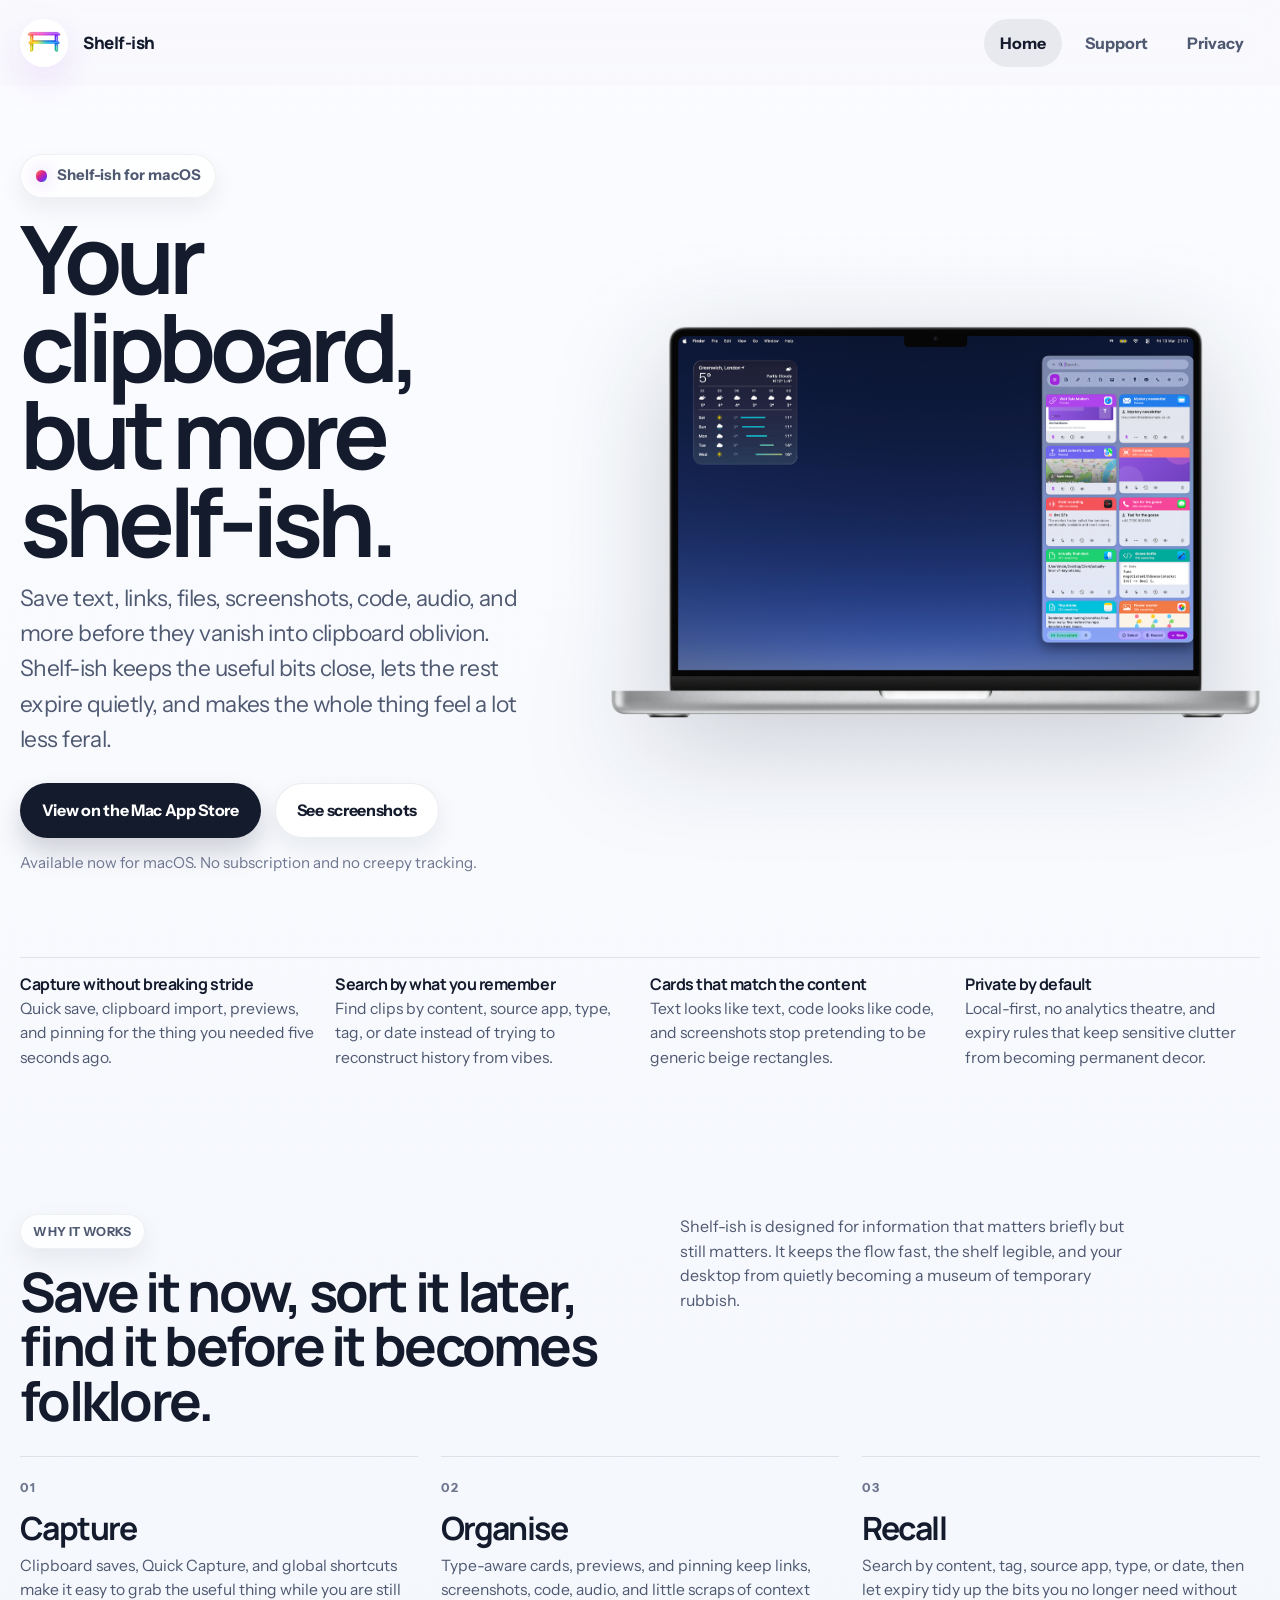
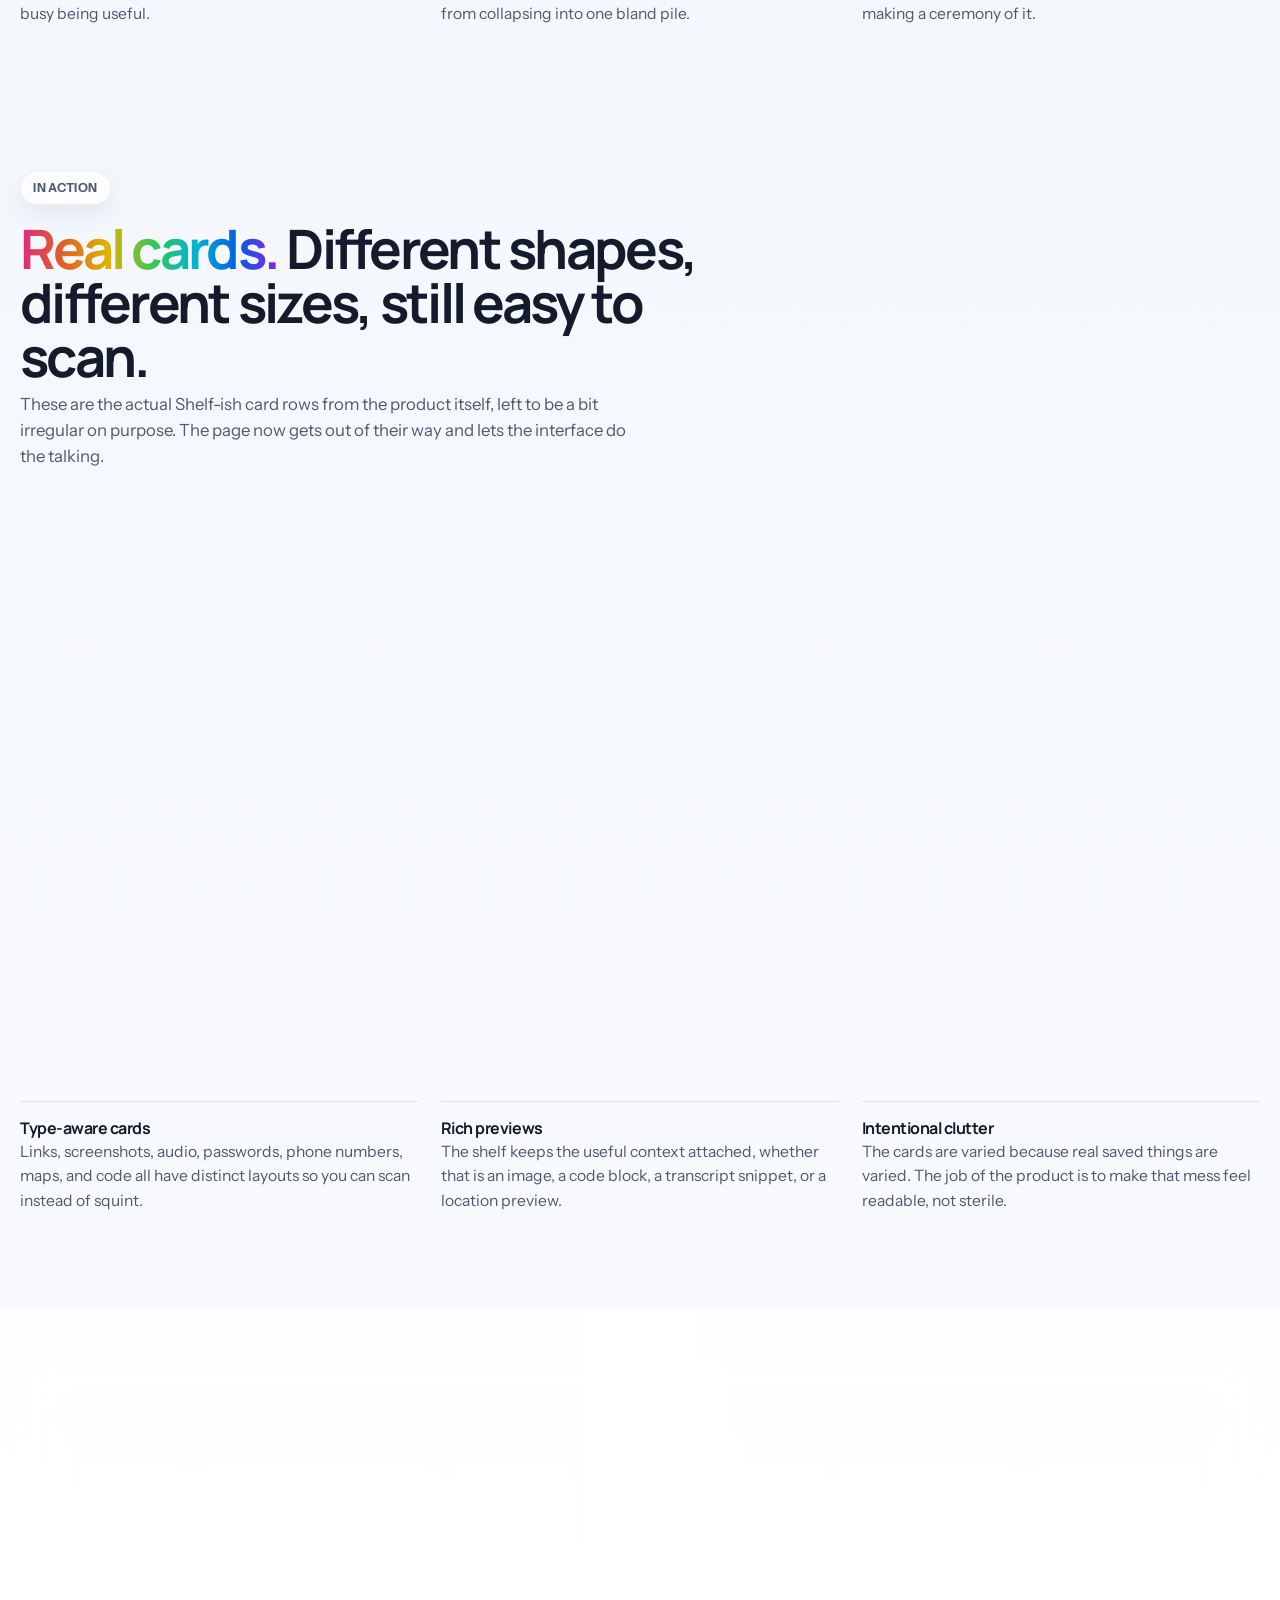
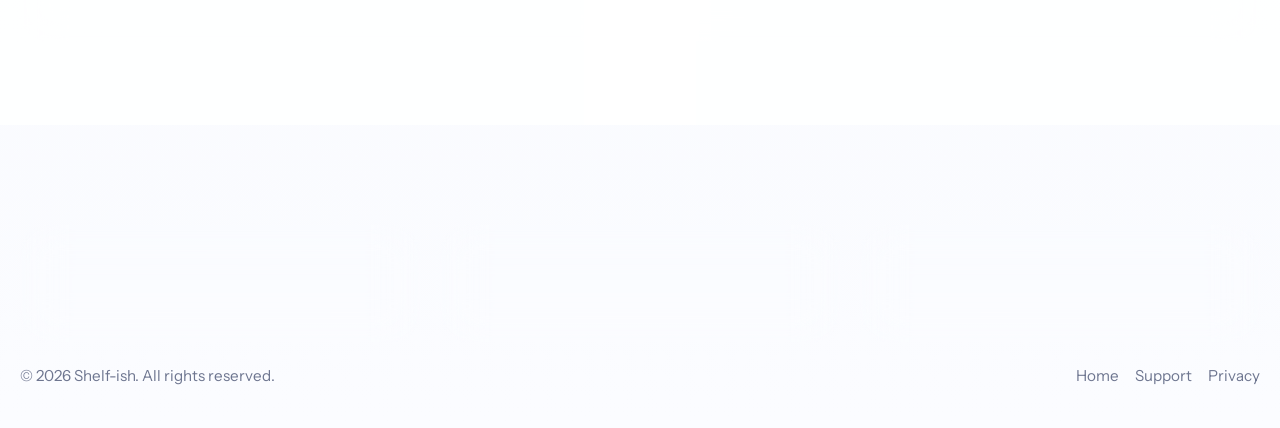
==== index.html @ bb1e90e5 "Remove employer email from all public contact details" ====
<!DOCTYPE html>
<html lang="en-GB">
  <head>
    <meta charset="utf-8">
    <meta name="viewport" content="width=device-width, initial-scale=1">
    <title>Shelf-ish | A tidy shelf for temporary clips</title>
    <meta
      name="description"
      content="Shelf-ish keeps text, links, files, screenshots, code, audio, and more tidy on your Mac."
    >
    <meta name="theme-color" content="#fbfcff">
    <link rel="canonical" href="https://shelfishclipboard.com/">
    <meta property="og:title" content="Shelf-ish | A tidy shelf for temporary clips">
    <meta
      property="og:description"
      content="Shelf-ish keeps text, links, files, screenshots, code, audio, and more tidy on your Mac."
    >
    <meta property="og:type" content="website">
    <meta property="og:url" content="https://shelfishclipboard.com/">
    <meta
      property="og:image"
      content="https://shelfishclipboard.com/assets/brand/app-icon.png"
    >
    <meta name="twitter:card" content="summary">
    <meta name="twitter:title" content="Shelf-ish | A tidy shelf for temporary clips">
    <meta
      name="twitter:description"
      content="Shelf-ish keeps text, links, files, screenshots, code, audio, and more tidy on your Mac."
    >
    <meta
      name="twitter:image"
      content="https://shelfishclipboard.com/assets/brand/app-icon.png"
    >
    <link rel="icon" href="assets/brand/app-icon.png">
    <link rel="apple-touch-icon" href="assets/brand/apple-touch-icon.png">
    <link rel="manifest" href="site.webmanifest">
    <link rel="preconnect" href="https://fonts.googleapis.com">
    <link rel="preconnect" href="https://fonts.gstatic.com" crossorigin>
    <link
      href="https://fonts.googleapis.com/css2?family=Instrument+Sans:wght@400;500;600;700;800&amp;family=Manrope:wght@600;700;800&amp;display=swap"
      rel="stylesheet"
    >
    <link rel="stylesheet" href="styles.css">
    <script src="script.js" defer></script>
  </head>
  <body>
    <a class="skip-link" href="#content">Skip to content</a>
    <div class="page-shell">
      <header class="site-header">
        <div class="container site-header__inner">
          <a class="brand" href="index.html" aria-label="Shelf-ish home page">
            <img class="brand__mark" src="assets/brand/app-icon.png" alt="">
            <span class="brand__name">Shelf-ish</span>
          </a>
          <nav class="site-nav" aria-label="Primary">
            <a href="index.html" aria-current="page">Home</a>
            <a href="support.html">Support</a>
            <a href="privacy.html">Privacy</a>
          </nav>
        </div>
      </header>

      <main class="main" id="content">
        <section class="hero section">
          <div class="container hero-home__grid">
            <div class="hero-copy">
              <span class="eyebrow">Shelf-ish for macOS</span>
              <h1 class="display">Your clipboard, but more shelf-ish.</h1>
              <p class="lede">
                Save text, links, files, screenshots, code, audio, and more before they vanish into
                clipboard oblivion. Shelf-ish keeps the useful bits close, lets the rest expire
                quietly, and makes the whole thing feel a lot less feral.
              </p>
              <div class="hero__actions">
                <a class="button button--primary" href="https://apps.apple.com/gb/app/shelf-ish/id6759488585?mt=12">
                  View on the Mac App Store
                </a>
                <a class="button button--secondary" href="#screenshots">See screenshots</a>
              </div>
              <p class="action-note">
                Available now for macOS. No subscription and no creepy tracking.
              </p>

            </div>

            <div class="hero-visual reveal">
              <img
                class="hero-mockup"
                src="assets/figma/mac-mockup-tight.png"
                width="1545"
                height="934"
                alt="Shelf-ish running on a Mac with a colourful grid of saved clips."
              >
            </div>

            <section class="hero-highlights" aria-label="Key features">
              <article class="hero-highlight">
                <strong>Capture without breaking stride</strong>
                <p>Quick save, clipboard import, previews, and pinning for the thing you needed five seconds ago.</p>
              </article>
              <article class="hero-highlight">
                <strong>Search by what you remember</strong>
                <p>Find clips by content, source app, type, tag, or date instead of trying to reconstruct history from vibes.</p>
              </article>
              <article class="hero-highlight">
                <strong>Cards that match the content</strong>
                <p>Text looks like text, code looks like code, and screenshots stop pretending to be generic beige rectangles.</p>
              </article>
              <article class="hero-highlight">
                <strong>Private by default</strong>
                <p>Local-first, no analytics theatre, and expiry rules that keep sensitive clutter from becoming permanent decor.</p>
              </article>
            </section>
          </div>
        </section>

        <section class="section">
          <div class="container">
            <div class="section-heading section-heading--split section-heading--editorial reveal">
              <div>
                <span class="label">Why it works</span>
                <h2>Save it now, sort it later, find it before it becomes folklore.</h2>
              </div>
              <p class="muted">
                Shelf-ish is designed for information that matters briefly but still matters. It keeps
                the flow fast, the shelf legible, and your desktop from quietly becoming a museum of temporary rubbish.
              </p>
            </div>

            <div class="editorial-grid reveal">
              <article class="editorial-feature">
                <span class="editorial-feature__index">01</span>
                <h3>Capture</h3>
                <p>
                  Clipboard saves, Quick Capture, and global shortcuts make it easy to grab the useful
                  thing while you are still busy being useful.
                </p>
              </article>
              <article class="editorial-feature">
                <span class="editorial-feature__index">02</span>
                <h3>Organise</h3>
                <p>
                  Type-aware cards, previews, and pinning keep links, screenshots, code, audio, and
                  little scraps of context from collapsing into one bland pile.
                </p>
              </article>
              <article class="editorial-feature">
                <span class="editorial-feature__index">03</span>
                <h3>Recall</h3>
                <p>
                  Search by content, tag, source app, type, or date, then let expiry tidy up the bits
                  you no longer need without making a ceremony of it.
                </p>
              </article>
            </div>
          </div>
        </section>

        <section class="section" id="screenshots">
          <div class="container">
            <div class="section-heading section-heading--gallery reveal">
              <span class="label">In action</span>
              <h2><span class="gradient-text">Real cards.</span> Different shapes, different sizes, still easy to scan.</h2>
              <p class="muted">
                These are the actual Shelf-ish card rows from the product itself, left to be a bit
                irregular on purpose. The page now gets out of their way and lets the interface do the talking.
              </p>
            </div>

            <div class="card-lanes reveal" data-card-lanes>
              <figure class="card-lane" data-lane-shift="-220">
                <div class="card-lane__track">
                  <img
                    src="assets/figma/h-card-row-1.png"
                    width="1591"
                    height="169"
                    alt="A horizontal row of Shelf-ish cards showing text, password, location, and link clips in varied widths."
                    loading="lazy"
                  >
                  <img
                    src="assets/figma/h-card-row-1.png"
                    width="1591"
                    height="169"
                    alt=""
                    aria-hidden="true"
                    loading="lazy"
                  >
                </div>
              </figure>

              <figure class="card-lane" data-lane-shift="180">
                <div class="card-lane__track">
                  <img
                    src="assets/figma/h-card-row-2.png"
                    width="1591"
                    height="173"
                    alt="A horizontal row of Shelf-ish cards including phone number, audio, map, text, and code clips."
                    loading="lazy"
                  >
                  <img
                    src="assets/figma/h-card-row-2.png"
                    width="1591"
                    height="173"
                    alt=""
                    aria-hidden="true"
                    loading="lazy"
                  >
                </div>
              </figure>

              <figure class="card-lane" data-lane-shift="-160">
                <div class="card-lane__track">
                  <img
                    src="assets/figma/h-card-row-3.png"
                    width="1591"
                    height="169"
                    alt="A horizontal row of Shelf-ish cards with screenshots, code, and colourful mixed clip previews."
                    loading="lazy"
                  >
                  <img
                    src="assets/figma/h-card-row-3.png"
                    width="1591"
                    height="169"
                    alt=""
                    aria-hidden="true"
                    loading="lazy"
                  >
                </div>
              </figure>
            </div>

            <div class="gallery-notes reveal">
              <article class="gallery-note">
                <strong>Type-aware cards</strong>
                <p>Links, screenshots, audio, passwords, phone numbers, maps, and code all have distinct layouts so you can scan instead of squint.</p>
              </article>
              <article class="gallery-note">
                <strong>Rich previews</strong>
                <p>The shelf keeps the useful context attached, whether that is an image, a code block, a transcript snippet, or a location preview.</p>
              </article>
              <article class="gallery-note">
                <strong>Intentional clutter</strong>
                <p>The cards are varied because real saved things are varied. The job of the product is to make that mess feel readable, not sterile.</p>
              </article>
            </div>
          </div>
        </section>

        <section class="section">
          <div class="container">
            <div class="split-grid split-grid--cta">
              <article class="callout reveal">
                <span class="label">Support</span>
                <h2>Need a hand?</h2>
                <p>
                  Bug reports, setup questions, and the occasional “why is my clipboard doing that”
                  all have a proper home.
                </p>
                <div class="cta-row">
                  <a class="button button--secondary" href="support.html">Visit Support</a>
                </div>
              </article>

              <article class="callout reveal">
                <span class="label">Privacy</span>
                <h2>Prefer the plain-English version?</h2>
                <p>
                  The privacy page explains what Shelf-ish stores, what it does not collect, and where
                  network activity is used only when needed.
                </p>
                <div class="cta-row">
                  <a class="button button--secondary" href="privacy.html">Read Privacy Policy</a>
                </div>
              </article>
            </div>
          </div>
        </section>
      </main>

      <footer class="site-footer">
        <div class="container site-footer__inner">
          <div class="footer-grid">
            <section class="footer-card">
              <h3>Shelf-ish</h3>
              <p>A tidy shelf for temporary clips on your Mac.</p>
            </section>
            <section class="footer-card">
              <h3>Support</h3>
              <p><a class="text-link" href="support.html">Help &amp; support</a></p>
            </section>
            <section class="footer-card">
              <h3>Privacy</h3>
              <p>Local-first, no analytics, and plain English about what the app does.</p>
            </section>
          </div>

          <div class="footer-bar">
            <div>© <span data-year>2026</span> Shelf-ish. All rights reserved.</div>
            <nav class="footer-nav" aria-label="Footer">
              <a href="index.html">Home</a>
              <a href="support.html">Support</a>
              <a href="privacy.html">Privacy</a>
            </nav>
          </div>
        </div>
      </footer>
    </div>
  </body>
</html>
---- styles.css ----
:root {
  --bg: #f5f6fb;
  --bg-strong: #eef2fb;
  --surface: rgba(255, 255, 255, 0.82);
  --surface-strong: rgba(255, 255, 255, 0.94);
  --surface-muted: rgba(246, 248, 253, 0.9);
  --surface-dark: #11182a;
  --surface-dark-soft: #1d2740;
  --ink: #141b2d;
  --ink-soft: #4f5971;
  --ink-faint: #6e7690;
  --line: rgba(20, 27, 45, 0.08);
  --line-strong: rgba(20, 27, 45, 0.13);
  --shadow-xl: 0 26px 80px rgba(20, 27, 45, 0.11);
  --shadow-lg: 0 18px 44px rgba(20, 27, 45, 0.08);
  --shadow-md: 0 10px 24px rgba(20, 27, 45, 0.07);
  --radius-2xl: 36px;
  --radius-xl: 28px;
  --radius-lg: 22px;
  --radius-md: 18px;
  --radius-sm: 14px;
  --pink: #e02980;
  --orange: #e06621;
  --gold: #e0b300;
  --green: #33c759;
  --cyan: #00b3d1;
  --blue: #0060e0;
  --indigo: #4f46e5;
  --purple: #8f21e0;
  --red: #e03838;
  --teal: #009987;
  --gradient-primary: linear-gradient(135deg, #ff8755 0%, #e02980 38%, #8f21e0 70%, #00b3d1 100%);
  --gradient-rainbow: linear-gradient(90deg, #e02980 0%, #e06621 18%, #e0b300 34%, #33c759 52%, #00b3d1 68%, #0060e0 84%, #8f21e0 100%);
  --max-width: 1240px;
  --header-height: 86px;
}

*,
*::before,
*::after {
  box-sizing: border-box;
}

html {
  scroll-behavior: smooth;
}

body {
  margin: 0;
  min-height: 100vh;
  font-family: "Instrument Sans", "Segoe UI", sans-serif;
  line-height: 1.55;
  color: var(--ink);
  background:
    radial-gradient(circle at 9% 14%, rgba(255, 255, 255, 0.94), transparent 0 24rem),
    radial-gradient(circle at 14% 88%, rgba(0, 179, 209, 0.16), transparent 0 20rem),
    radial-gradient(circle at 88% 12%, rgba(224, 41, 128, 0.15), transparent 0 22rem),
    radial-gradient(circle at 80% 48%, rgba(143, 33, 224, 0.08), transparent 0 24rem),
    linear-gradient(180deg, #fbfcff 0%, #f4f7fc 48%, #fbfcff 100%);
  -webkit-font-smoothing: antialiased;
  text-rendering: optimizeLegibility;
  overflow-x: hidden;
}

img {
  display: block;
  max-width: 100%;
  height: auto;
}

figure {
  margin: 0;
}

a {
  color: inherit;
  text-decoration: none;
}

a[href^="mailto:"] {
  overflow-wrap: anywhere;
}

button,
input,
textarea,
select {
  font: inherit;
}

:focus-visible {
  outline: 3px solid rgba(0, 96, 224, 0.22);
  outline-offset: 3px;
}

.skip-link {
  position: absolute;
  top: -4rem;
  left: 1rem;
  z-index: 50;
  padding: 0.8rem 1rem;
  border-radius: 999px;
  background: var(--ink);
  color: #fff;
  transition: top 180ms ease;
}

.skip-link:focus {
  top: 1rem;
}

.page-shell {
  position: relative;
}

.container {
  width: min(calc(100% - 2rem), var(--max-width));
  margin: 0 auto;
}

.site-header {
  position: sticky;
  top: 0;
  z-index: 30;
  backdrop-filter: blur(18px);
  background: rgba(248, 249, 252, 0.72);
  border-bottom: 1px solid rgba(255, 255, 255, 0.5);
}

.site-header__inner {
  min-height: var(--header-height);
  display: flex;
  align-items: center;
  justify-content: space-between;
  gap: 1rem;
}

.brand {
  display: inline-flex;
  align-items: center;
  gap: 0.95rem;
  font-weight: 800;
  letter-spacing: -0.03em;
}

.brand__mark {
  width: 3rem;
  height: 3rem;
  border-radius: 24px;
  background: rgba(255, 255, 255, 0.84);
  box-shadow: 0 16px 38px rgba(143, 33, 224, 0.12);
}

.brand__name {
  font-family: "Manrope", "Instrument Sans", sans-serif;
  font-size: 1.06rem;
  white-space: nowrap;
}

.site-nav {
  display: flex;
  flex-wrap: wrap;
  justify-content: flex-end;
  gap: 0.45rem;
}

.site-nav a,
.footer-nav a {
  transition:
    background-color 180ms ease,
    color 180ms ease,
    transform 180ms ease;
}

.site-nav a {
  padding: 0.72rem 1rem;
  border-radius: 999px;
  color: var(--ink-soft);
  font-weight: 700;
}

.site-nav a:hover,
.site-nav a:focus-visible {
  background: rgba(255, 255, 255, 0.86);
  color: var(--ink);
  transform: translateY(-1px);
}

.site-nav a[aria-current="page"] {
  background: rgba(20, 27, 45, 0.07);
  color: var(--ink);
}

.main {
  padding: 1.5rem 0 5rem;
}

.section {
  padding: 3.5rem 0;
}

#screenshots {
  scroll-margin-top: 7.5rem;
}

.hero {
  padding-top: 1.5rem;
}

.hero-home__grid,
.split-grid,
.spotlight,
.support-grid,
.privacy-grid,
.footer-grid,
.screenshot-grid,
.feature-grid {
  display: grid;
  gap: 1.25rem;
}

.eyebrow,
.label {
  display: inline-flex;
  align-items: center;
  gap: 0.58rem;
  width: fit-content;
  padding: 0.58rem 0.92rem;
  border-radius: 999px;
  border: 1px solid rgba(20, 27, 45, 0.06);
  background: rgba(255, 255, 255, 0.78);
  box-shadow: var(--shadow-md);
  color: var(--ink-soft);
  font-weight: 800;
}

.eyebrow {
  font-size: 0.93rem;
}

.eyebrow::before {
  content: "";
  width: 0.72rem;
  height: 0.72rem;
  border-radius: 999px;
  background: var(--gradient-primary);
  box-shadow: 0 0 18px rgba(143, 33, 224, 0.3);
}

.label {
  padding: 0.42rem 0.76rem;
  font-size: 0.78rem;
  letter-spacing: 0.03em;
  text-transform: uppercase;
}

.display {
  margin: 1rem 0 1rem;
  font-family: "Manrope", "Instrument Sans", sans-serif;
  font-size: clamp(3rem, 10vw, 5.9rem);
  line-height: 0.93;
  letter-spacing: -0.065em;
  max-width: 11ch;
}

.display--small {
  font-size: clamp(2.65rem, 8vw, 4.7rem);
  max-width: 13ch;
}

.lede,
.muted,
.page-title p,
.feature-card p,
.contact-card p,
.policy-card p,
.footer-card p,
.callout p,
.faq-intro {
  margin: 0;
  color: var(--ink-soft);
}

.lede {
  max-width: 36rem;
  font-size: clamp(1.08rem, 2vw, 1.42rem);
  letter-spacing: -0.025em;
}

.hero__actions,
.cta-row {
  display: flex;
  flex-wrap: wrap;
  gap: 0.9rem;
  margin-top: 1.6rem;
}

.action-note,
.note {
  margin-top: 0.85rem;
  font-size: 0.95rem;
  color: var(--ink-faint);
}

.button,
.button:visited {
  display: inline-flex;
  align-items: center;
  justify-content: center;
  gap: 0.65rem;
  min-height: 3.35rem;
  padding: 0.88rem 1.3rem;
  border: 1px solid transparent;
  border-radius: 999px;
  font-weight: 800;
  letter-spacing: -0.02em;
  transition:
    transform 180ms ease,
    box-shadow 180ms ease,
    background-color 180ms ease,
    border-color 180ms ease,
    color 180ms ease;
}

.button:hover,
.button:focus-visible {
  transform: translateY(-1px);
}

.button--primary {
  background: var(--ink);
  color: #fff;
  box-shadow: 0 14px 26px rgba(20, 27, 45, 0.18);
}

.button--primary span {
  color: rgba(255, 255, 255, 0.7);
  font-size: 0.86rem;
  font-weight: 700;
}

.button--primary[disabled] {
  cursor: not-allowed;
}

.button--secondary {
  background: rgba(255, 255, 255, 0.9);
  color: var(--ink);
  border-color: rgba(20, 27, 45, 0.08);
  box-shadow: var(--shadow-md);
}

.hero-copy {
  max-width: 37rem;
}

.hero-visual {
  position: relative;
  display: grid;
  place-items: center;
  min-height: clamp(18rem, 42vw, 34rem);
}

.hero-visual::before {
  content: "";
  position: absolute;
  inset: 10% 4% 6% 10%;
  border-radius: 38% 62% 54% 46% / 42% 40% 60% 58%;
  background:
    radial-gradient(circle at 78% 24%, rgba(224, 41, 128, 0.22), transparent 0 36%),
    radial-gradient(circle at 22% 78%, rgba(0, 179, 209, 0.17), transparent 0 38%),
    radial-gradient(circle at 46% 46%, rgba(255, 255, 255, 0.88), transparent 0 56%);
  filter: blur(18px);
  opacity: 0.95;
}

.hero-mockup {
  position: relative;
  z-index: 1;
  width: min(100%, 54rem);
  filter: drop-shadow(0 28px 56px rgba(17, 24, 39, 0.2));
}

.hero-highlights {
  display: grid;
  gap: 1rem 1.4rem;
  margin-top: 0.4rem;
  padding-top: 1.15rem;
  border-top: 1px solid rgba(20, 27, 45, 0.1);
}

.hero-highlight {
  min-width: 0;
}

.hero-highlight strong,
.editorial-feature h3,
.gallery-note strong,
.feature-card h3,
.contact-card h3,
.policy-card h3,
.footer-card h3,
.callout h2,
.faq h2,
.page-title h2,
.section-heading h2 {
  margin: 0;
  font-family: "Manrope", "Instrument Sans", sans-serif;
  line-height: 1;
  letter-spacing: -0.05em;
}

.hero-highlight strong {
  display: block;
  margin-bottom: 0.28rem;
  font-size: 1rem;
  letter-spacing: -0.03em;
}

.hero-highlight p,
.editorial-feature p,
.gallery-note p {
  margin: 0;
  color: var(--ink-soft);
  font-size: 0.98rem;
}

.section-heading {
  max-width: 42rem;
  margin-bottom: 1.35rem;
}

.section-heading h2 {
  margin: 0.95rem 0 0.45rem;
  font-size: clamp(2.1rem, 5vw, 3.4rem);
}

.section-heading--split {
  display: grid;
  gap: 1.35rem;
  max-width: none;
}

.section-heading--split .muted {
  max-width: 32rem;
}

.section-heading--editorial .muted {
  max-width: 28rem;
}

.section-heading--gallery {
  max-width: 46rem;
}

.section-heading--gallery .muted {
  max-width: 38rem;
  font-size: 1.05rem;
}

.editorial-grid,
.gallery-notes {
  display: grid;
  gap: 1.4rem;
}

.editorial-feature,
.gallery-note {
  position: relative;
  padding-top: 1.08rem;
  border-top: 1px solid rgba(20, 27, 45, 0.1);
}

.editorial-feature__index {
  display: inline-flex;
  margin-bottom: 0.9rem;
  color: var(--ink-faint);
  font-size: 0.78rem;
  font-weight: 800;
  letter-spacing: 0.12em;
  text-transform: uppercase;
}

.editorial-feature h3 {
  margin-bottom: 0.62rem;
  font-size: clamp(1.45rem, 3vw, 2rem);
}

.card-lanes {
  position: relative;
  display: grid;
  gap: 0.78rem;
  margin-top: 1.45rem;
}

.card-lane {
  position: relative;
  overflow: hidden;
  padding: 0.75rem 0;
  -webkit-mask-image: linear-gradient(90deg, transparent 0, #000 6%, #000 94%, transparent 100%);
  mask-image: linear-gradient(90deg, transparent 0, #000 6%, #000 94%, transparent 100%);
}

.card-lane__track {
  --lane-shift: 0px;
  display: flex;
  align-items: center;
  gap: 1rem;
  width: max-content;
  transform: translate3d(var(--lane-shift), 0, 0);
  will-change: transform;
}

.card-lane img {
  width: clamp(60rem, 116vw, 94rem);
  height: auto;
  flex: 0 0 auto;
  filter: drop-shadow(0 24px 34px rgba(20, 27, 45, 0.15));
}

.card-lane:nth-child(2) {
  margin-top: -0.35rem;
}

.card-lane:nth-child(3) {
  margin-top: -0.7rem;
}

.gallery-note strong {
  display: block;
  margin-bottom: 0.28rem;
  font-size: 1rem;
  letter-spacing: -0.03em;
}

.gallery-notes {
  margin-top: 1.5rem;
}

.feature-card,
.contact-card,
.policy-card,
.footer-card,
.callout,
.faq-item {
  border: 1px solid var(--line);
  border-radius: var(--radius-xl);
  background: var(--surface);
  box-shadow: var(--shadow-lg);
  backdrop-filter: blur(20px);
}

.spotlight {
  align-items: center;
}

.spotlight__content {
  max-width: 34rem;
}

.spotlight__content .muted {
  margin-top: 0;
  font-size: 1.05rem;
}

.hero-list,
.icon-list,
.plain-list {
  margin: 1.4rem 0 0;
  padding: 0;
  list-style: none;
}

.hero-list,
.icon-list {
  display: grid;
  gap: 0.9rem;
}

.plain-list {
  display: grid;
  gap: 0.82rem;
}

.plain-list li {
  position: relative;
  padding-left: 1.1rem;
}

.plain-list li::before {
  content: "";
  position: absolute;
  left: 0;
  top: 0.62rem;
  width: 0.38rem;
  height: 0.38rem;
  border-radius: 999px;
  background: linear-gradient(135deg, rgba(224, 41, 128, 0.95), rgba(0, 179, 209, 0.95));
  box-shadow: 0 0 0 4px rgba(224, 41, 128, 0.06);
}

.hero-list li,
.icon-list li {
  display: flex;
  gap: 0.82rem;
  align-items: flex-start;
  color: var(--ink-soft);
}

.hero-list li::before,
.icon-list li::before {
  content: "✓";
  display: grid;
  place-items: center;
  flex: 0 0 auto;
  width: 1.5rem;
  height: 1.5rem;
  margin-top: 0.12rem;
  border-radius: 999px;
  background: rgba(255, 255, 255, 0.92);
  border: 1px solid rgba(143, 33, 224, 0.13);
  box-shadow: var(--shadow-md);
  color: var(--purple);
  font-size: 0.85rem;
}

.hero-list strong,
.icon-list strong,
.text-link,
.contact-card strong,
.policy-card strong,
.footer-card strong {
  color: var(--ink);
}

.mini-grid {
  display: grid;
  gap: 0.85rem;
  margin-top: 1.35rem;
}

.mini-card {
  padding: 0.95rem 1rem;
  border-radius: var(--radius-lg);
  background: rgba(255, 255, 255, 0.74);
  border: 1px solid rgba(20, 27, 45, 0.07);
  box-shadow: var(--shadow-md);
}

.mini-card strong {
  display: block;
  margin-bottom: 0.22rem;
  font-size: 1rem;
  letter-spacing: -0.03em;
}

.mini-card span {
  color: var(--ink-soft);
  font-size: 0.95rem;
}

.spotlight__wall-frame,
.spotlight__search-panel {
  position: relative;
  padding: 1rem;
  overflow: hidden;
}

.spotlight__wall-frame {
  background:
    radial-gradient(circle at 86% 12%, rgba(224, 41, 128, 0.12), transparent 20%),
    radial-gradient(circle at 12% 88%, rgba(0, 179, 209, 0.12), transparent 22%),
    linear-gradient(180deg, rgba(255, 255, 255, 0.9), rgba(247, 249, 253, 0.92));
}

.spotlight__wall-frame {
  display: flex;
  align-items: center;
  justify-content: center;
}

.spotlight__wall-image {
  width: min(100%, 42rem);
  filter: drop-shadow(0 20px 30px rgba(20, 27, 45, 0.14));
}

.spotlight__search-panel {
  min-height: 20rem;
  display: grid;
  place-items: center;
  padding: 1.4rem;
  background:
    radial-gradient(circle at 80% 14%, rgba(224, 41, 128, 0.16), transparent 22%),
    linear-gradient(180deg, #162136 0%, #101726 100%);
}

.spotlight__search-panel img {
  width: min(100%, 41rem);
  filter: drop-shadow(0 22px 40px rgba(0, 0, 0, 0.28));
}

.gradient-text {
  background: var(--gradient-rainbow);
  -webkit-background-clip: text;
  background-clip: text;
  color: transparent;
}

.screenshot-card {
  overflow: hidden;
}

.screenshot-card__image {
  border-bottom: 1px solid rgba(20, 27, 45, 0.06);
}

.screenshot-card__image {
  display: flex;
  align-items: center;
  justify-content: center;
  padding: 1rem;
  background: rgba(250, 251, 255, 0.92);
}

.screenshot-card__image--dark {
  background:
    radial-gradient(circle at 80% 12%, rgba(224, 41, 128, 0.14), transparent 20%),
    linear-gradient(180deg, #182136 0%, #101726 100%);
}

.screenshot-card__image--soft {
  background:
    radial-gradient(circle at 88% 14%, rgba(224, 41, 128, 0.12), transparent 22%),
    radial-gradient(circle at 16% 88%, rgba(0, 179, 209, 0.1), transparent 24%),
    linear-gradient(180deg, rgba(255, 255, 255, 0.9), rgba(245, 247, 252, 0.92));
}

.screenshot-card__image--stack {
  background:
    radial-gradient(circle at 86% 14%, rgba(224, 41, 128, 0.12), transparent 22%),
    radial-gradient(circle at 12% 88%, rgba(0, 179, 209, 0.1), transparent 24%),
    linear-gradient(180deg, rgba(255, 255, 255, 0.92), rgba(245, 247, 252, 0.96));
}

.screenshot-card__image img {
  width: auto;
  max-width: 100%;
  max-height: 38rem;
}

.screenshot-card__body {
  padding: 1.15rem 1.15rem 1.2rem;
}

.screenshot-card__eyebrow {
  display: inline-flex;
  padding: 0.35rem 0.62rem;
  border-radius: 999px;
  background: rgba(20, 27, 45, 0.06);
  color: var(--ink-faint);
  font-size: 0.75rem;
  font-weight: 800;
  letter-spacing: 0.03em;
  text-transform: uppercase;
}

.screenshot-card h3 {
  font-size: 1.22rem;
}

.callout {
  position: relative;
  overflow: hidden;
  padding: 1.35rem;
}

.callout h2 {
  margin: 0.85rem 0 0.52rem;
}

.callout::after {
  content: "";
  position: absolute;
  right: -4rem;
  bottom: -4rem;
  width: 12rem;
  height: 12rem;
  border-radius: 999px;
  background: radial-gradient(circle, rgba(143, 33, 224, 0.14), transparent 68%);
}

.callout--compact {
  max-width: 42rem;
}

.page-title {
  padding: 1.2rem 0 0.5rem;
}

.page-title .container {
  gap: 1.25rem;
}

.page-title .display {
  margin-bottom: 0.7rem;
}

.feature-card,
.contact-card,
.policy-card,
.footer-card {
  padding: 1.4rem;
}

.feature-card__icon {
  width: 2.7rem;
  height: 2.7rem;
  border-radius: 18px;
  background: var(--gradient-primary);
  box-shadow: 0 14px 28px rgba(143, 33, 224, 0.16);
}

.contact-card {
  display: grid;
  align-content: start;
  gap: 0.75rem;
}

.contact-card__icon {
  display: grid;
  place-items: center;
  width: 3rem;
  height: 3rem;
  border-radius: 20px;
  background: var(--gradient-primary);
  box-shadow: 0 14px 28px rgba(143, 33, 224, 0.16);
  color: #fff;
}

.contact-card__icon svg {
  width: 1.4rem;
  height: 1.4rem;
  stroke: currentColor;
  stroke-width: 1.85;
  stroke-linecap: round;
  stroke-linejoin: round;
}

.policy-card {
  display: grid;
  align-content: start;
  gap: 0.8rem;
  padding: 1.55rem;
}

.policy-card__number {
  display: inline-flex;
  align-items: center;
  justify-content: center;
  width: 2.65rem;
  height: 2.65rem;
  border-radius: 999px;
  background: var(--gradient-primary);
  box-shadow: 0 14px 28px rgba(143, 33, 224, 0.16);
  color: #fff;
  font-size: 0.84rem;
  font-weight: 800;
  letter-spacing: 0.05em;
}

.feature-card h3,
.contact-card h3,
.policy-card h3,
.footer-card h3,
.callout h2,
.faq h2,
.page-title h2 {
  font-size: 1.28rem;
}

.support-grid .contact-card,
.footer-grid .footer-card {
  min-height: 100%;
}

.support-grid {
  gap: 1.25rem;
}

.support-grid .contact-card p,
.policy-card p {
  font-size: 0.98rem;
  line-height: 1.65;
}

.faq {
  margin-top: 0.4rem;
}

.faq-items {
  display: grid;
  gap: 0.9rem;
  margin-top: 1rem;
}

.faq-item {
  padding: 1.08rem 1.2rem;
}

.faq-item summary {
  display: flex;
  align-items: center;
  justify-content: space-between;
  gap: 1rem;
  cursor: pointer;
  list-style: none;
  font-weight: 800;
  letter-spacing: -0.03em;
}

.faq-item summary::-webkit-details-marker {
  display: none;
}

.faq-item summary::after {
  content: "+";
  flex: 0 0 auto;
  width: 1.85rem;
  height: 1.85rem;
  display: grid;
  place-items: center;
  border-radius: 999px;
  background: rgba(20, 27, 45, 0.06);
  color: var(--ink-soft);
}

.faq-item[open] summary::after {
  content: "−";
}

.faq-item p {
  margin: 0.85rem 0 0;
  color: var(--ink-soft);
}

.plain-list li + li {
  margin-top: 0.7rem;
}

.policy-stack {
  display: grid;
  gap: 1.1rem;
}

.policy-meta {
  display: flex;
  flex-wrap: wrap;
  gap: 0.7rem;
  margin-top: 1rem;
}

.policy-meta span {
  padding: 0.46rem 0.78rem;
  border-radius: 999px;
  background: rgba(20, 27, 45, 0.06);
  color: var(--ink-faint);
  font-size: 0.83rem;
  font-weight: 800;
}

.policy-meta a {
  font-weight: 800;
}

.text-link {
  font-weight: 800;
}

.text-link:hover,
.text-link:focus-visible,
.footer-nav a:hover,
.footer-nav a:focus-visible {
  color: var(--ink);
}

.site-footer {
  padding: 1rem 0 2.5rem;
}

.site-footer__inner {
  padding-top: 1rem;
}

.footer-bar {
  display: flex;
  flex-direction: column;
  gap: 0.8rem;
  padding-top: 1.4rem;
  color: var(--ink-faint);
  font-size: 0.95rem;
}

.footer-nav {
  display: flex;
  flex-wrap: wrap;
  gap: 0.8rem 1rem;
}

.split-grid--cta {
  gap: 1.25rem;
}

.split-grid--cta .callout {
  min-height: 100%;
  padding: 1.55rem;
}

.split-grid--cta .callout p {
  max-width: 28rem;
}

.visually-hidden {
  position: absolute;
  width: 1px;
  height: 1px;
  padding: 0;
  margin: -1px;
  overflow: hidden;
  clip: rect(0, 0, 0, 0);
  white-space: nowrap;
  border: 0;
}

@media (min-width: 720px) {
  .main {
    padding-top: 2.2rem;
  }

  .section {
    padding: 4.5rem 0;
  }

  .hero {
    padding-top: 2rem;
  }

  .hero-home__grid {
    grid-template-columns: minmax(0, 0.96fr) minmax(0, 1.04fr);
    align-items: center;
    gap: 2.3rem;
  }

  .hero-highlights {
    grid-column: 1 / -1;
    margin-top: 0.2rem;
  }

  .section-heading--split {
    grid-template-columns: minmax(0, 1.04fr) minmax(18rem, 0.96fr);
    align-items: start;
    gap: 2rem;
  }

  #screenshots {
    scroll-margin-top: 8.75rem;
  }

  .hero-highlights,
  .editorial-grid,
  .gallery-notes {
    grid-template-columns: repeat(2, minmax(0, 1fr));
  }

  .card-lanes {
    gap: 0.95rem;
  }

  .split-grid,
  .support-grid,
  .privacy-grid,
  .footer-grid {
    grid-template-columns: repeat(2, minmax(0, 1fr));
  }

  .mini-grid {
    grid-template-columns: repeat(2, minmax(0, 1fr));
  }

  .footer-bar {
    flex-direction: row;
    justify-content: space-between;
    align-items: center;
  }
}

@media (min-width: 980px) {
  .hero-home__grid {
    grid-template-columns: minmax(0, 0.9fr) minmax(0, 1.1fr);
    gap: 3.8rem;
  }

  .hero-highlights {
    grid-template-columns: repeat(4, minmax(0, 1fr));
    gap: 0.9rem 1.25rem;
    margin-top: 0.4rem;
  }

  .hero-visual {
    min-height: clamp(24rem, 42vw, 40rem);
  }

  .hero-visual::before {
    inset: 8% 0 4% 8%;
    filter: blur(24px);
  }

  .hero-mockup {
    width: min(112%, 62rem);
  }

  .editorial-grid,
  .gallery-notes {
    grid-template-columns: repeat(3, minmax(0, 1fr));
  }

  .card-lanes {
    width: calc(100% + 6rem);
    margin-left: -3rem;
  }

  .card-lane {
    padding: 0.9rem 0;
  }

  .card-lane img {
    width: clamp(74rem, 118vw, 110rem);
  }

  .support-grid,
  .footer-grid {
    grid-template-columns: repeat(3, minmax(0, 1fr));
  }

  .privacy-grid {
    grid-template-columns: minmax(0, 0.92fr) minmax(0, 1.08fr);
    align-items: start;
  }

  .policy-stack {
    grid-template-columns: repeat(2, minmax(0, 1fr));
  }
}

@media (max-width: 719px) {
  .site-header__inner {
    min-height: auto;
    flex-direction: column;
    align-items: stretch;
    gap: 0.85rem;
    padding: 0.9rem 0 1rem;
  }

  .brand {
    align-self: flex-start;
  }

  .site-nav {
    display: grid;
    grid-template-columns: repeat(3, minmax(0, 1fr));
    width: 100%;
  }

  .site-nav a {
    text-align: center;
    padding-inline: 0.4rem;
  }

  .display {
    max-width: 8ch;
  }

  .hero__actions {
    flex-direction: column;
    align-items: flex-start;
  }

  .hero-visual {
    margin-top: 0.8rem;
    min-height: auto;
  }

  .hero-mockup {
    width: min(112%, 34rem);
  }

  .card-lane {
    padding: 0.55rem 0;
  }

  .card-lane img {
    width: 56rem;
  }
}

@media (prefers-reduced-motion: reduce) {
  html {
    scroll-behavior: auto;
  }

  *,
  *::before,
  *::after {
    animation-duration: 0.01ms !important;
    animation-iteration-count: 1 !important;
    transition-duration: 0.01ms !important;
    scroll-behavior: auto !important;
  }
}
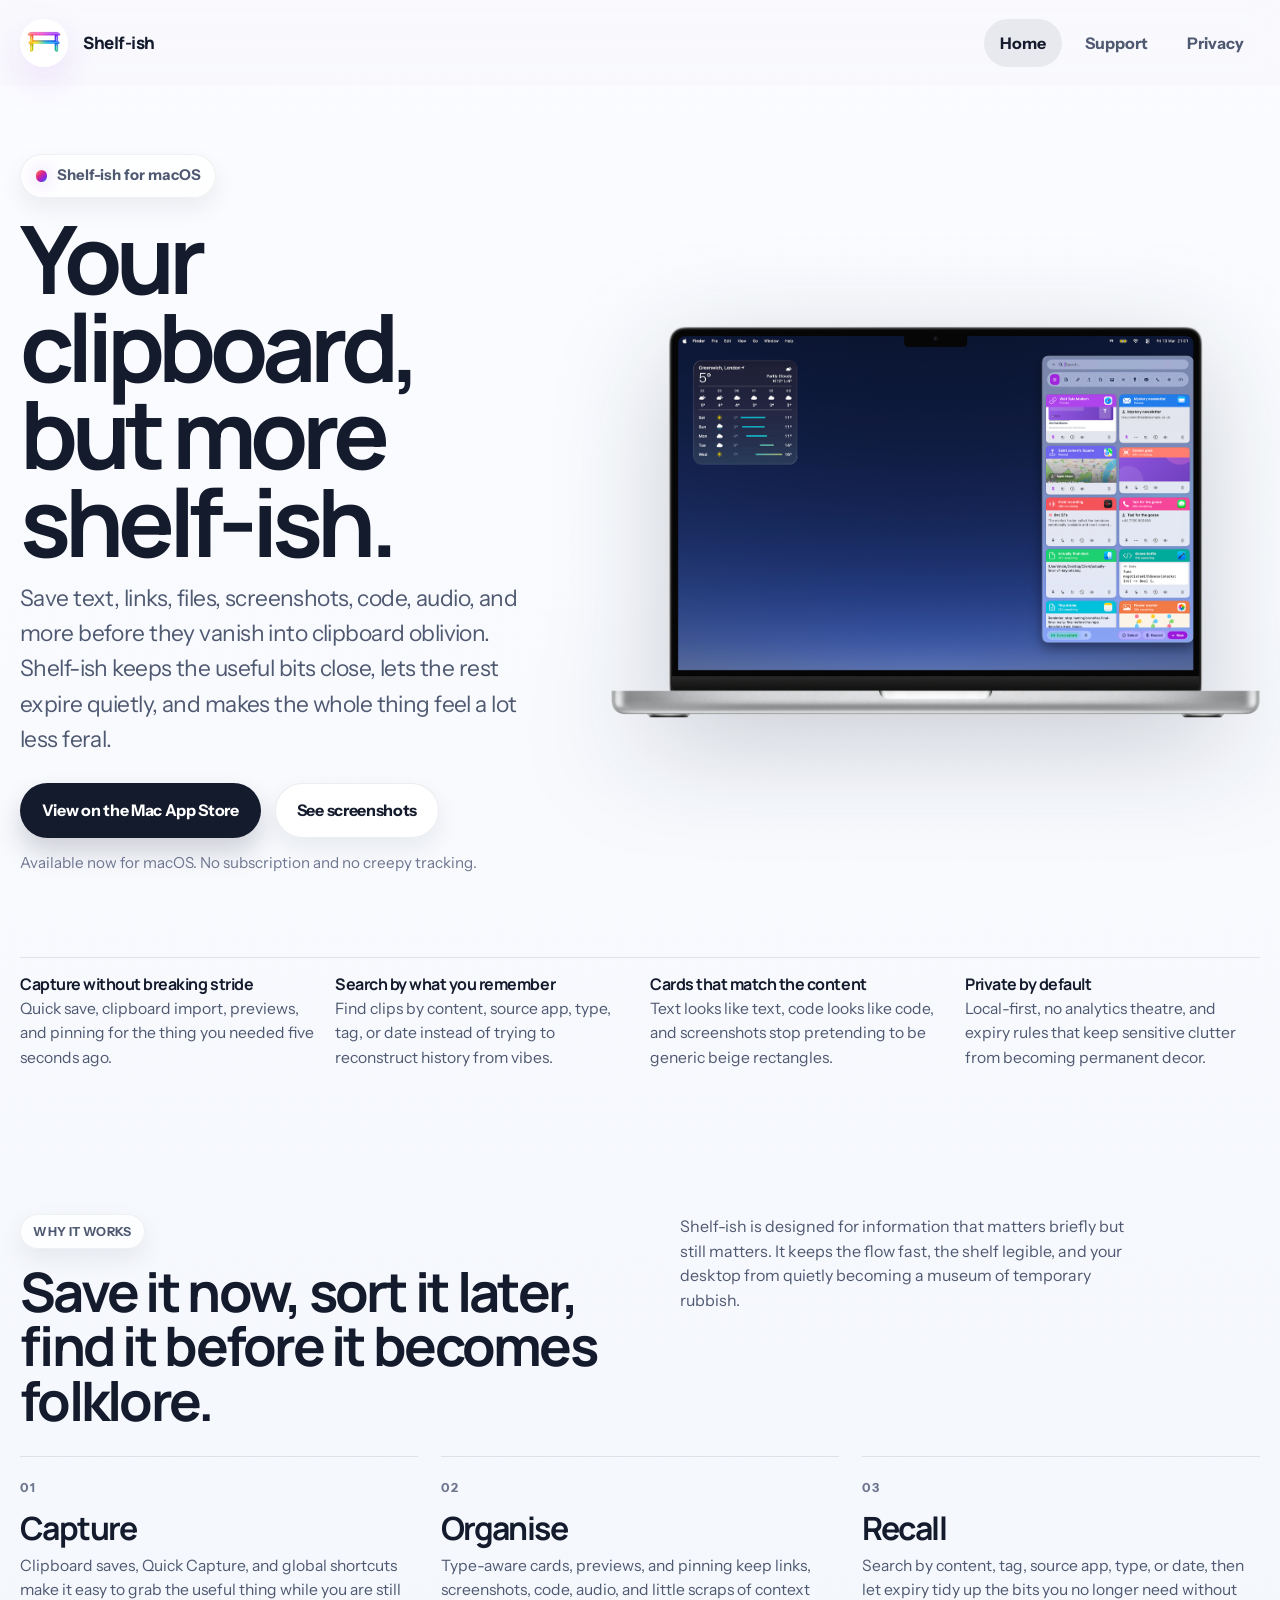
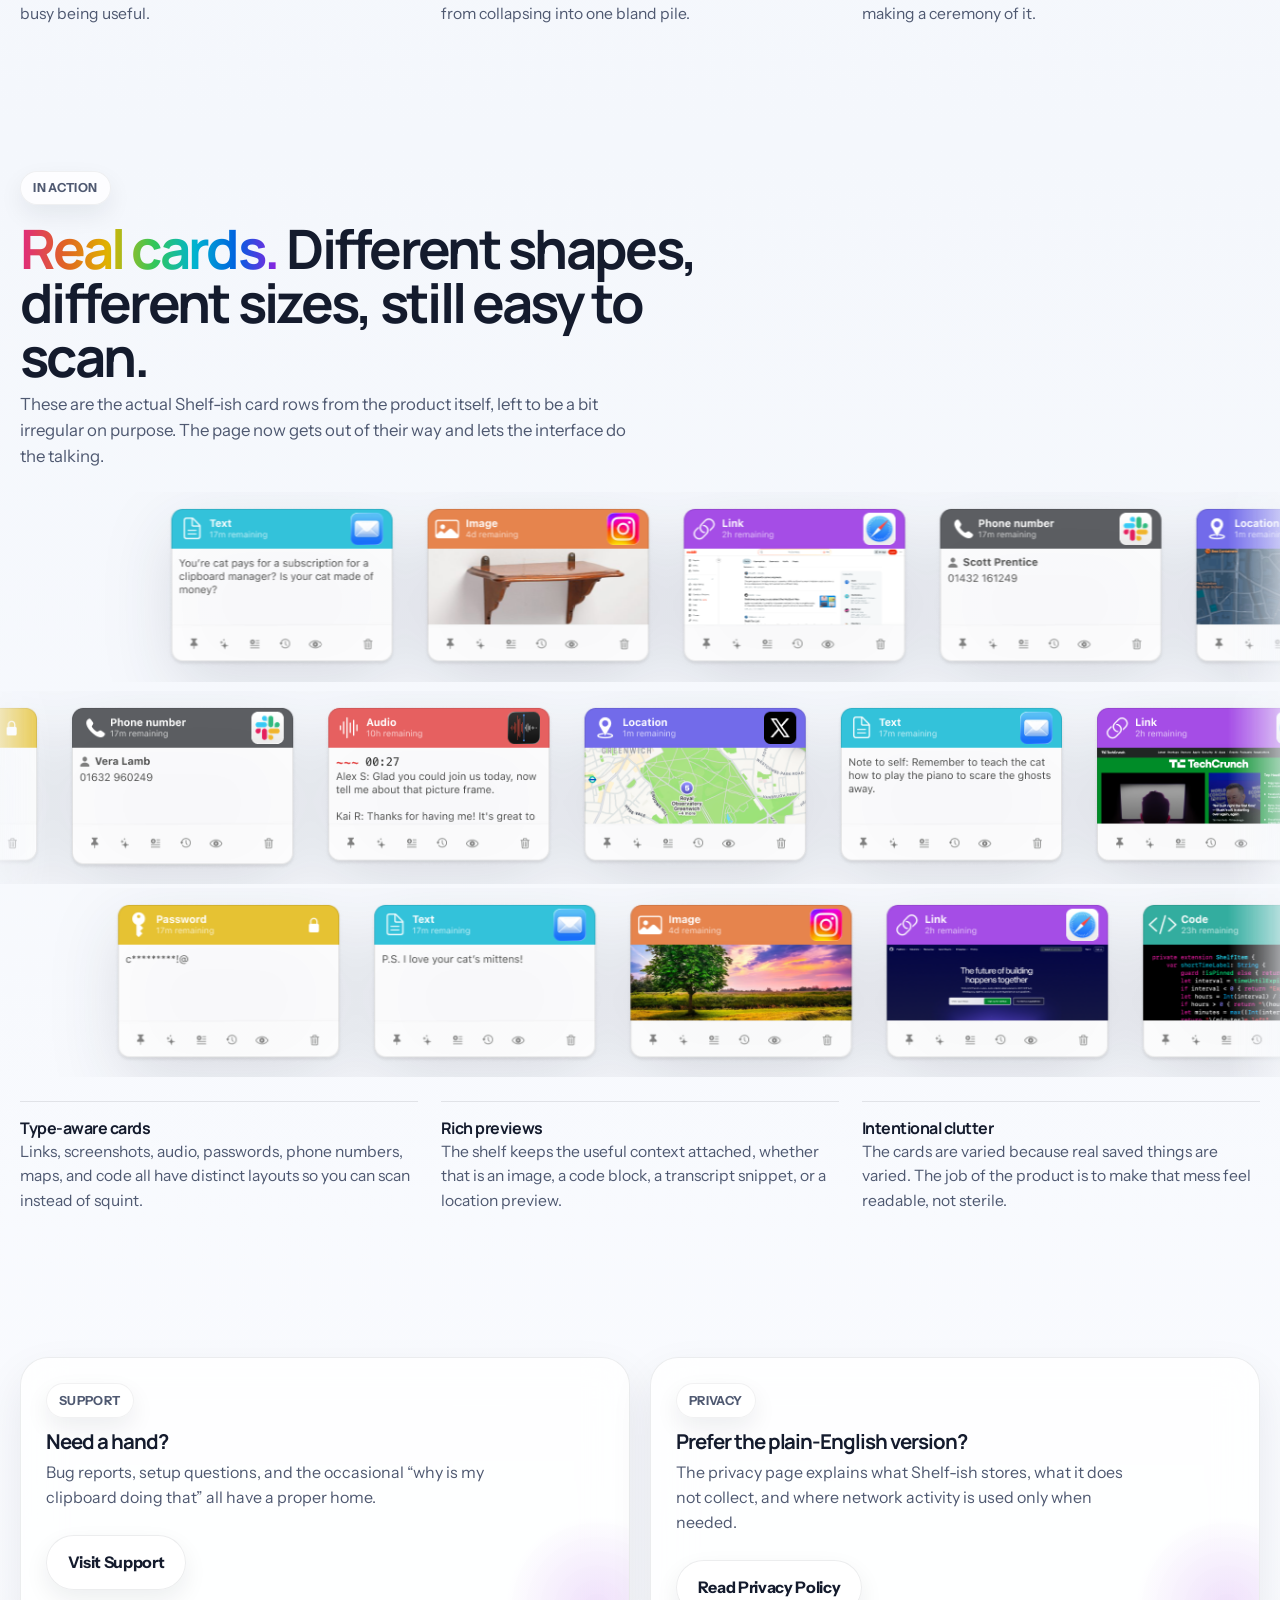
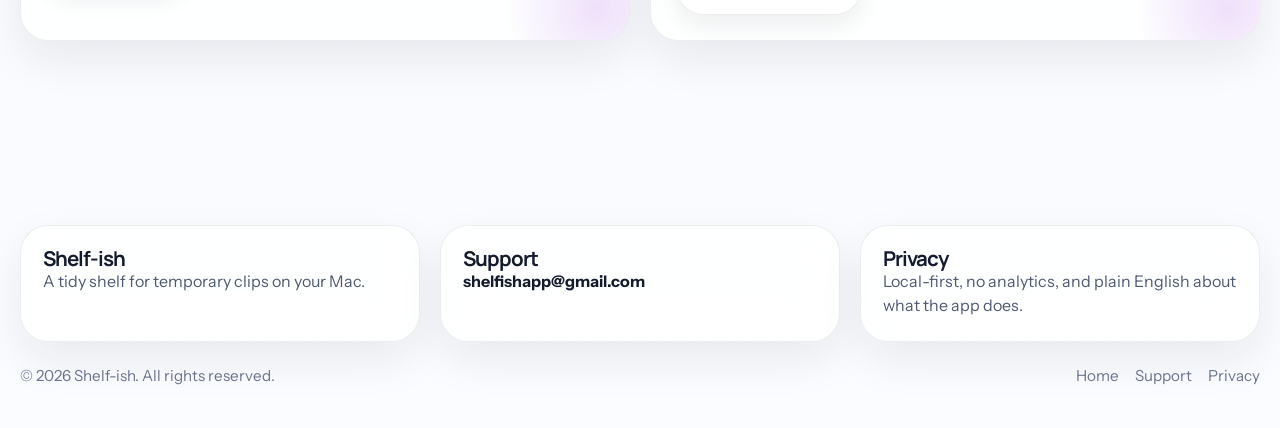
==== commit 3c9fda0b: "Use dedicated Shelf-ish support and privacy address" ====
--- a/index.html
+++ b/index.html
@@ -286,7 +286,7 @@
             </section>
             <section class="footer-card">
               <h3>Support</h3>
-              <p><a class="text-link" href="support.html">Help &amp; support</a></p>
+              <p><a class="text-link" href="mailto:shelfishapp@gmail.com">shelfishapp@gmail.com</a></p>
             </section>
             <section class="footer-card">
               <h3>Privacy</h3>
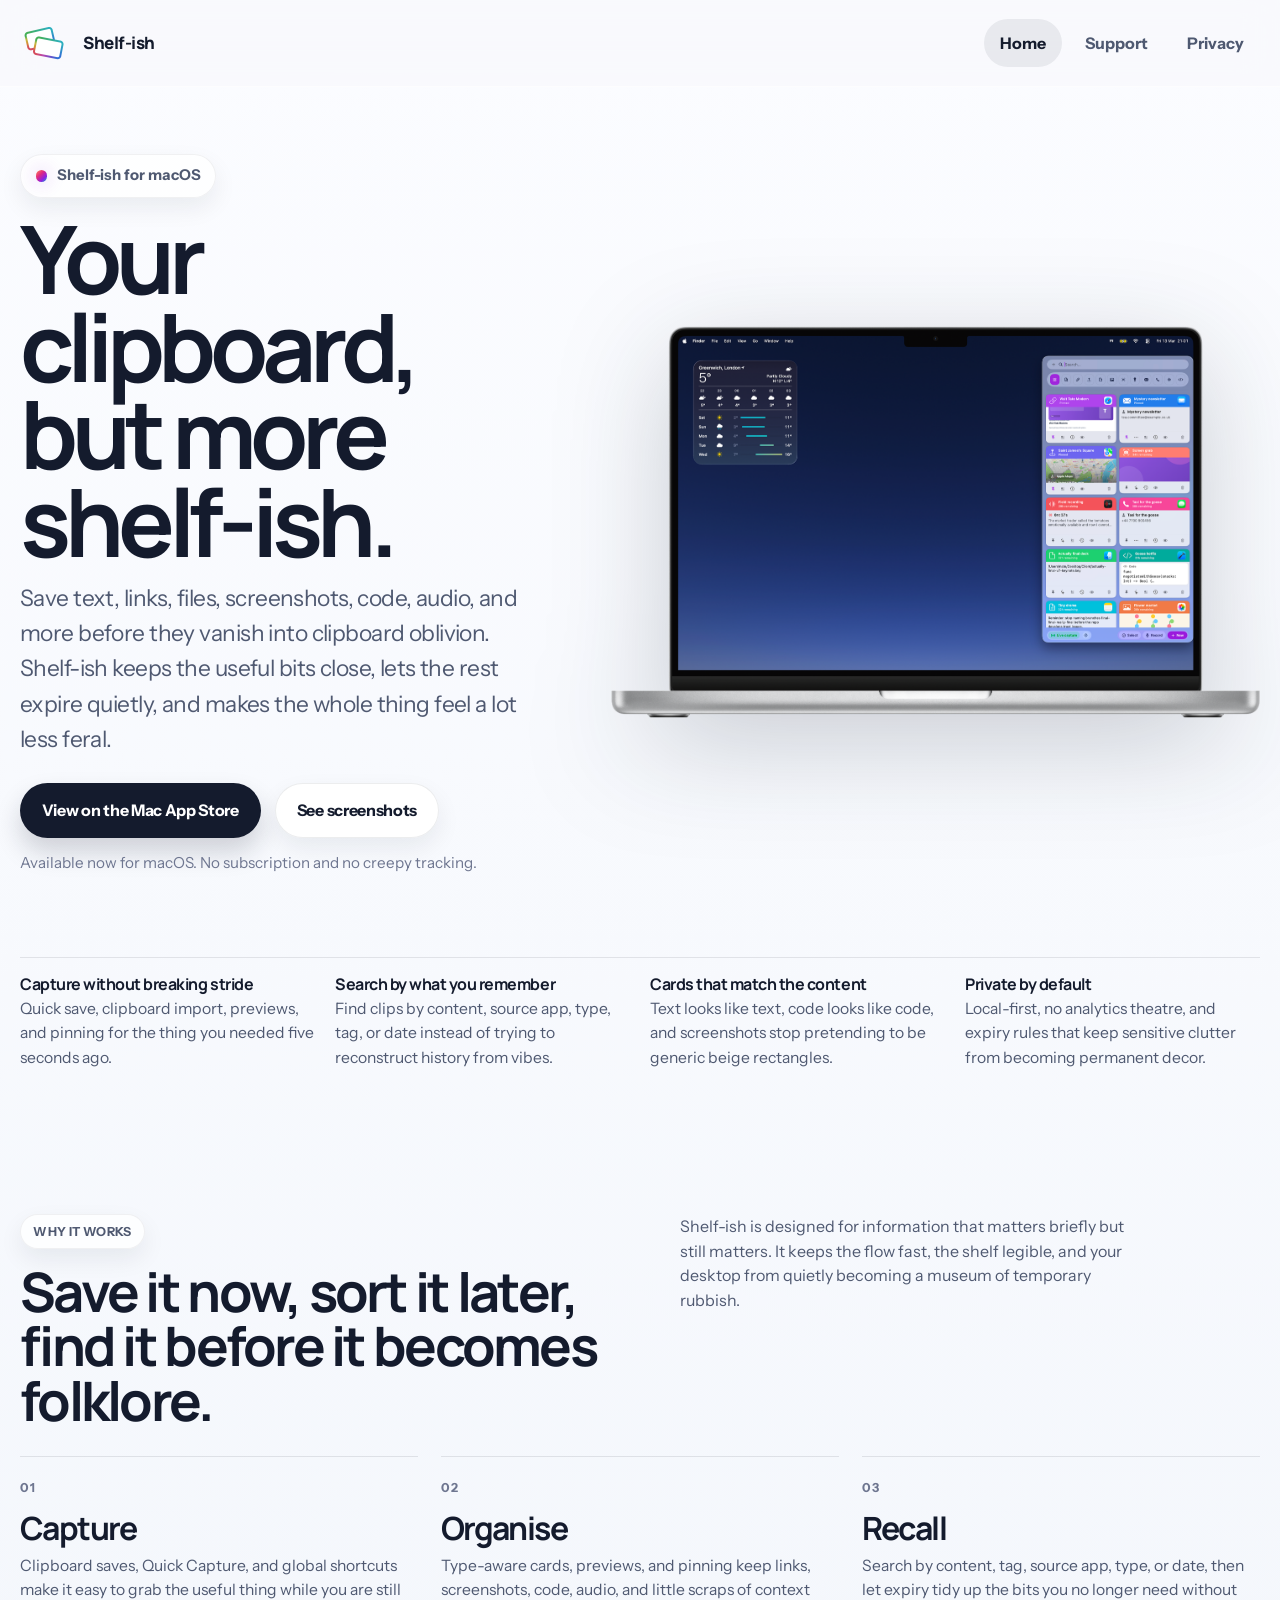
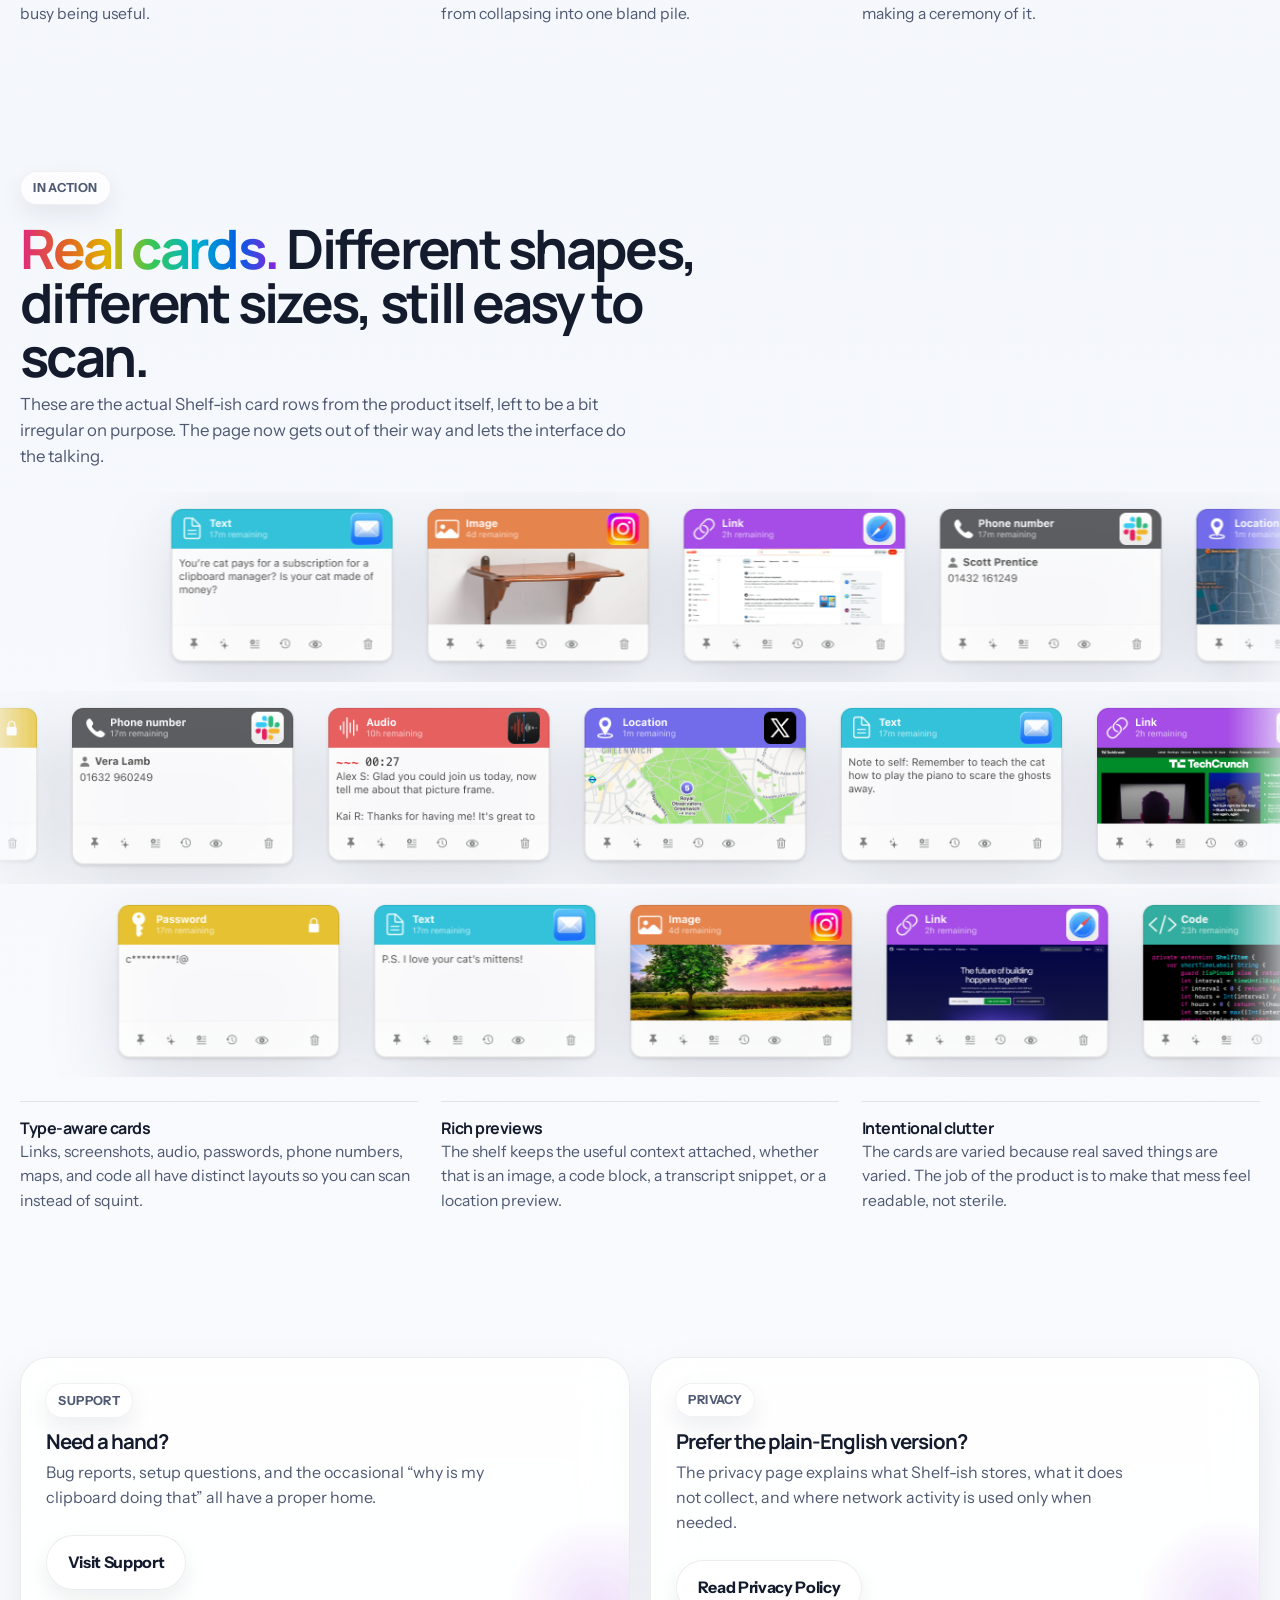
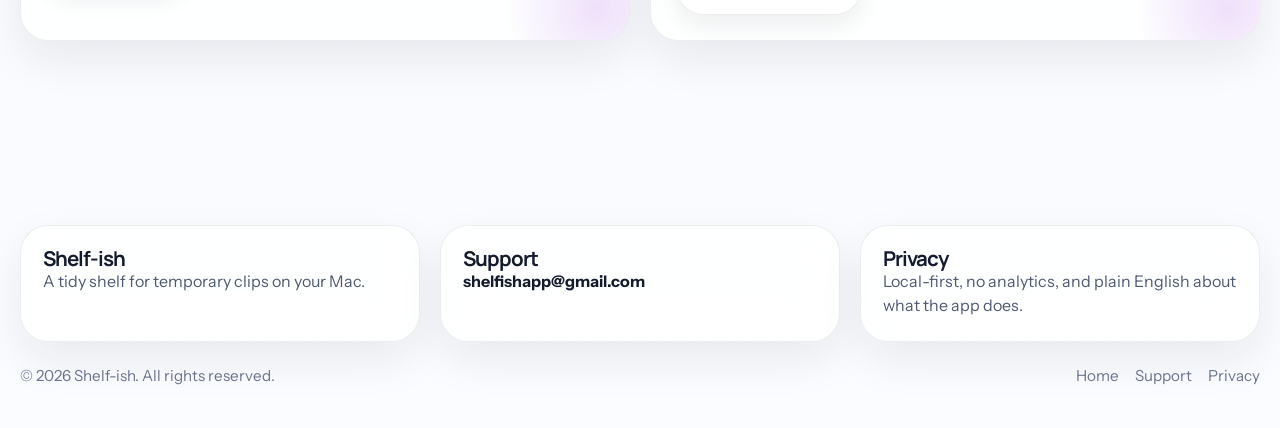
==== commit 1e6a0be4: "Use current rainbow-card Shelf-ish identity across the website" ====
--- a/index.html
+++ b/index.html
@@ -19,7 +19,7 @@
     <meta property="og:url" content="https://shelfishclipboard.com/">
     <meta
       property="og:image"
-      content="https://shelfishclipboard.com/assets/brand/app-icon.png"
+      content="https://shelfishclipboard.com/assets/brand/app-icon.png?v=20261029"
     >
     <meta name="twitter:card" content="summary">
     <meta name="twitter:title" content="Shelf-ish | A tidy shelf for temporary clips">
@@ -29,18 +29,18 @@
     >
     <meta
       name="twitter:image"
-      content="https://shelfishclipboard.com/assets/brand/app-icon.png"
-    >
-    <link rel="icon" href="assets/brand/app-icon.png">
-    <link rel="apple-touch-icon" href="assets/brand/apple-touch-icon.png">
-    <link rel="manifest" href="site.webmanifest">
+      content="https://shelfishclipboard.com/assets/brand/app-icon.png?v=20261029"
+    >
+    <link rel="icon" type="image/png" sizes="32x32" href="assets/brand/favicon-32.png?v=20261029">
+    <link rel="apple-touch-icon" href="assets/brand/apple-touch-icon.png?v=20261029">
+    <link rel="manifest" href="site.webmanifest?v=20261029">
     <link rel="preconnect" href="https://fonts.googleapis.com">
     <link rel="preconnect" href="https://fonts.gstatic.com" crossorigin>
     <link
       href="https://fonts.googleapis.com/css2?family=Instrument+Sans:wght@400;500;600;700;800&amp;family=Manrope:wght@600;700;800&amp;display=swap"
       rel="stylesheet"
     >
-    <link rel="stylesheet" href="styles.css">
+    <link rel="stylesheet" href="styles.css?v=20261029">
     <script src="script.js" defer></script>
   </head>
   <body>
@@ -49,7 +49,7 @@
       <header class="site-header">
         <div class="container site-header__inner">
           <a class="brand" href="index.html" aria-label="Shelf-ish home page">
-            <img class="brand__mark" src="assets/brand/app-icon.png" alt="">
+            <img class="brand__mark" src="assets/brand/shelf-logo.png?v=20261029" alt="">
             <span class="brand__name">Shelf-ish</span>
           </a>
           <nav class="site-nav" aria-label="Primary">
--- a/styles.css
+++ b/styles.css
@@ -146,9 +146,7 @@
 .brand__mark {
   width: 3rem;
   height: 3rem;
-  border-radius: 24px;
-  background: rgba(255, 255, 255, 0.84);
-  box-shadow: 0 16px 38px rgba(143, 33, 224, 0.12);
+  object-fit: contain;
 }
 
 .brand__name {
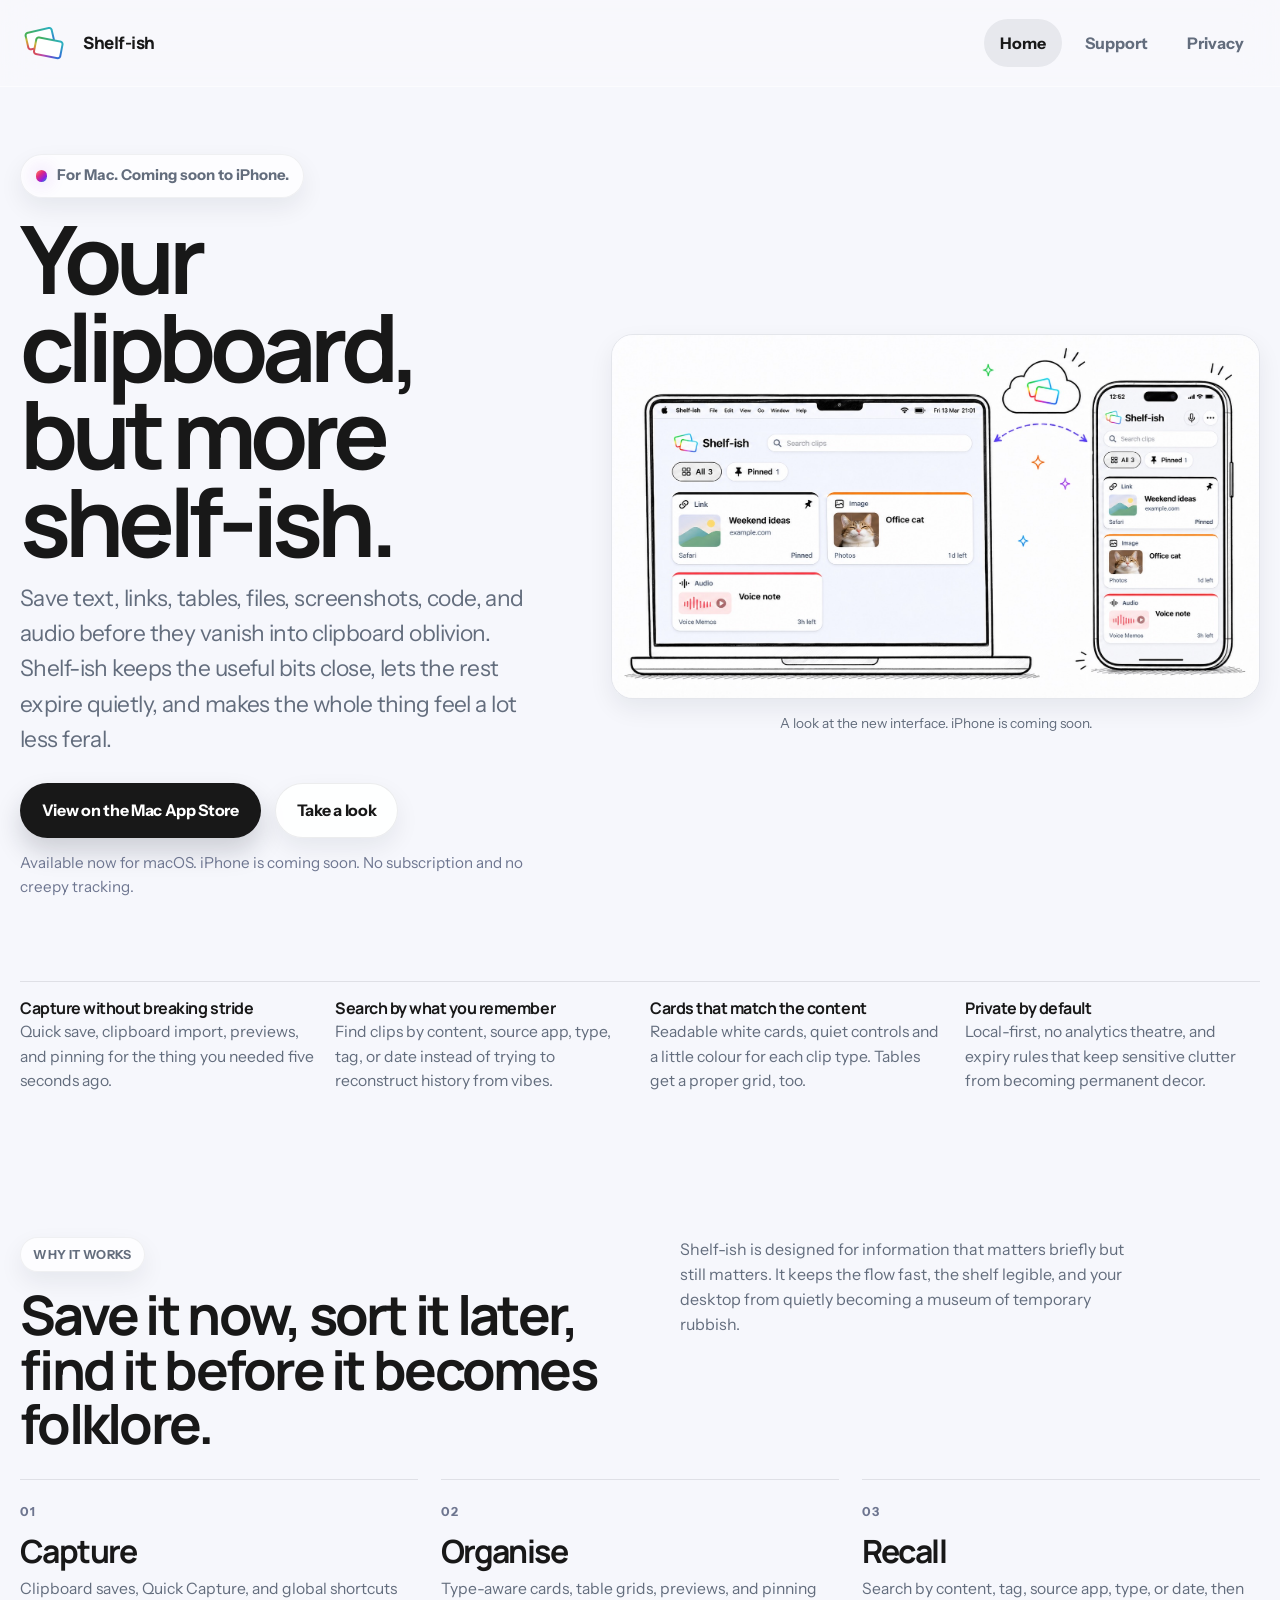
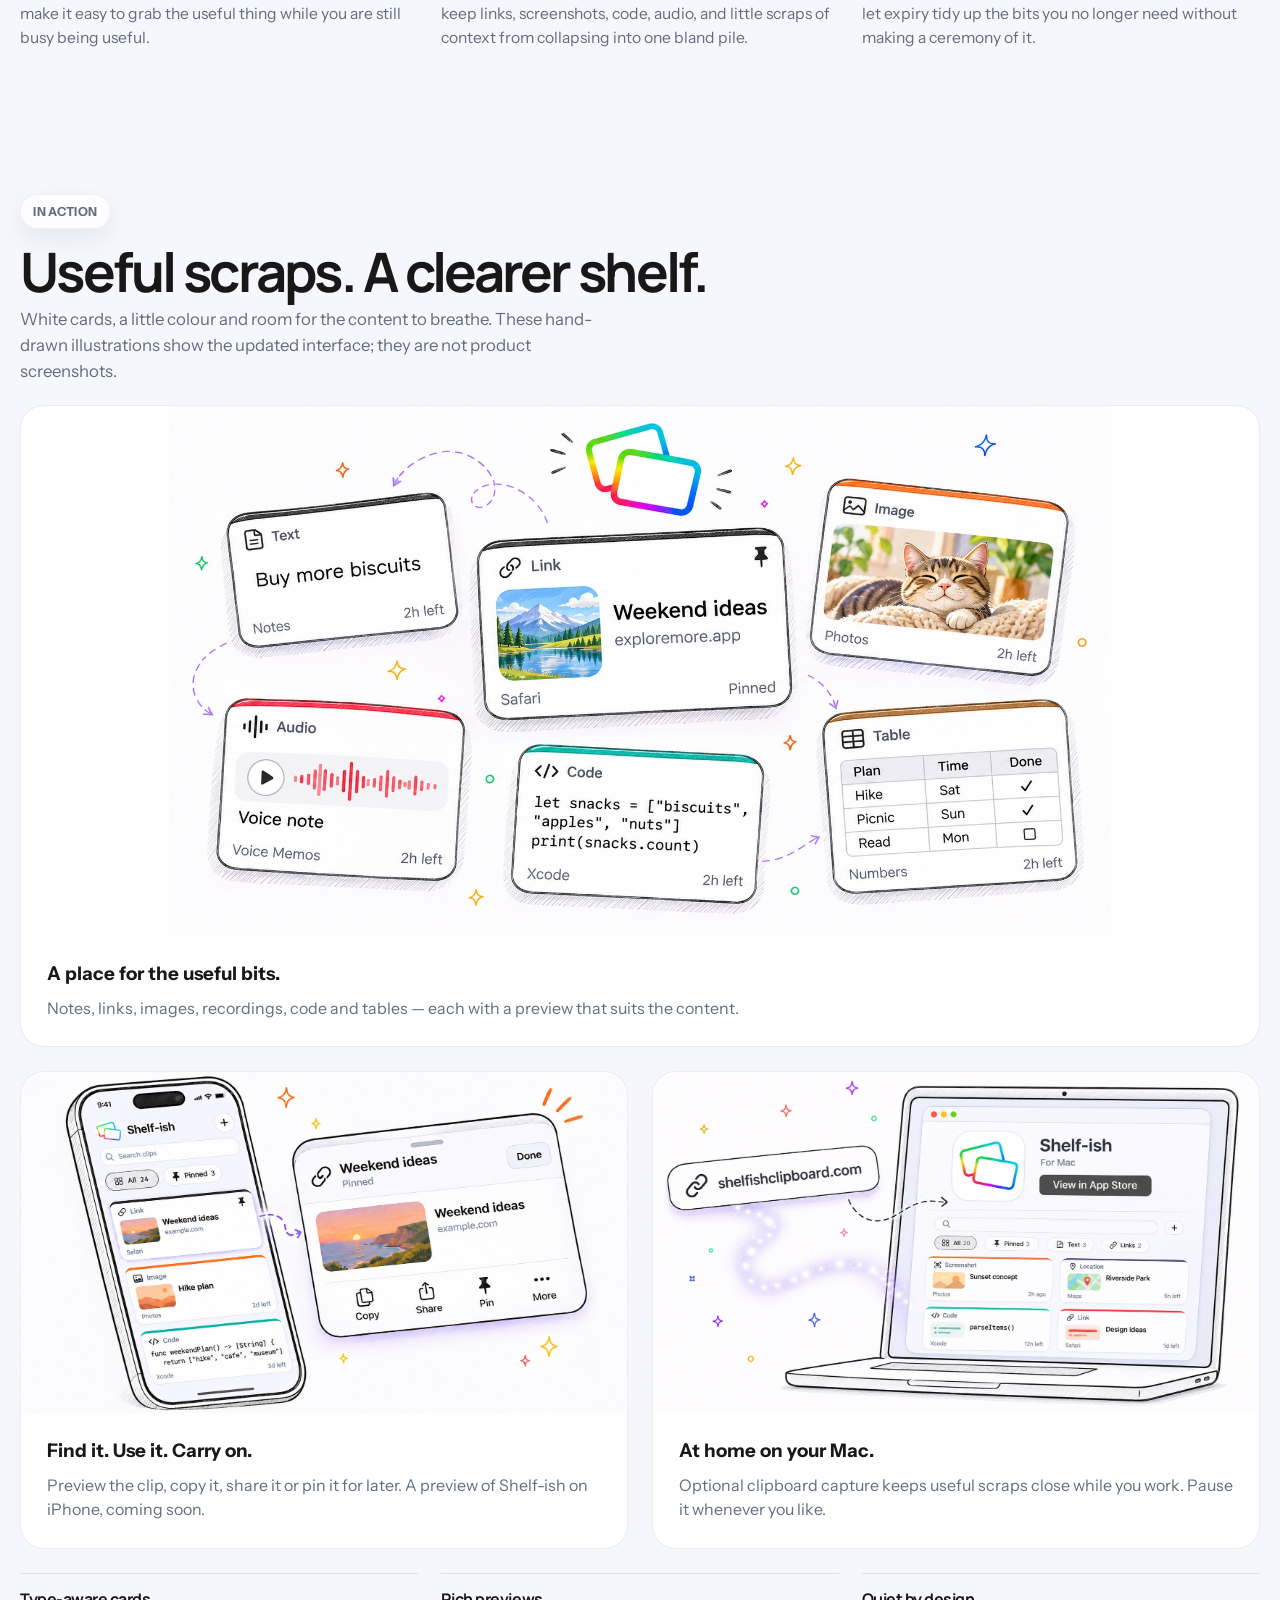
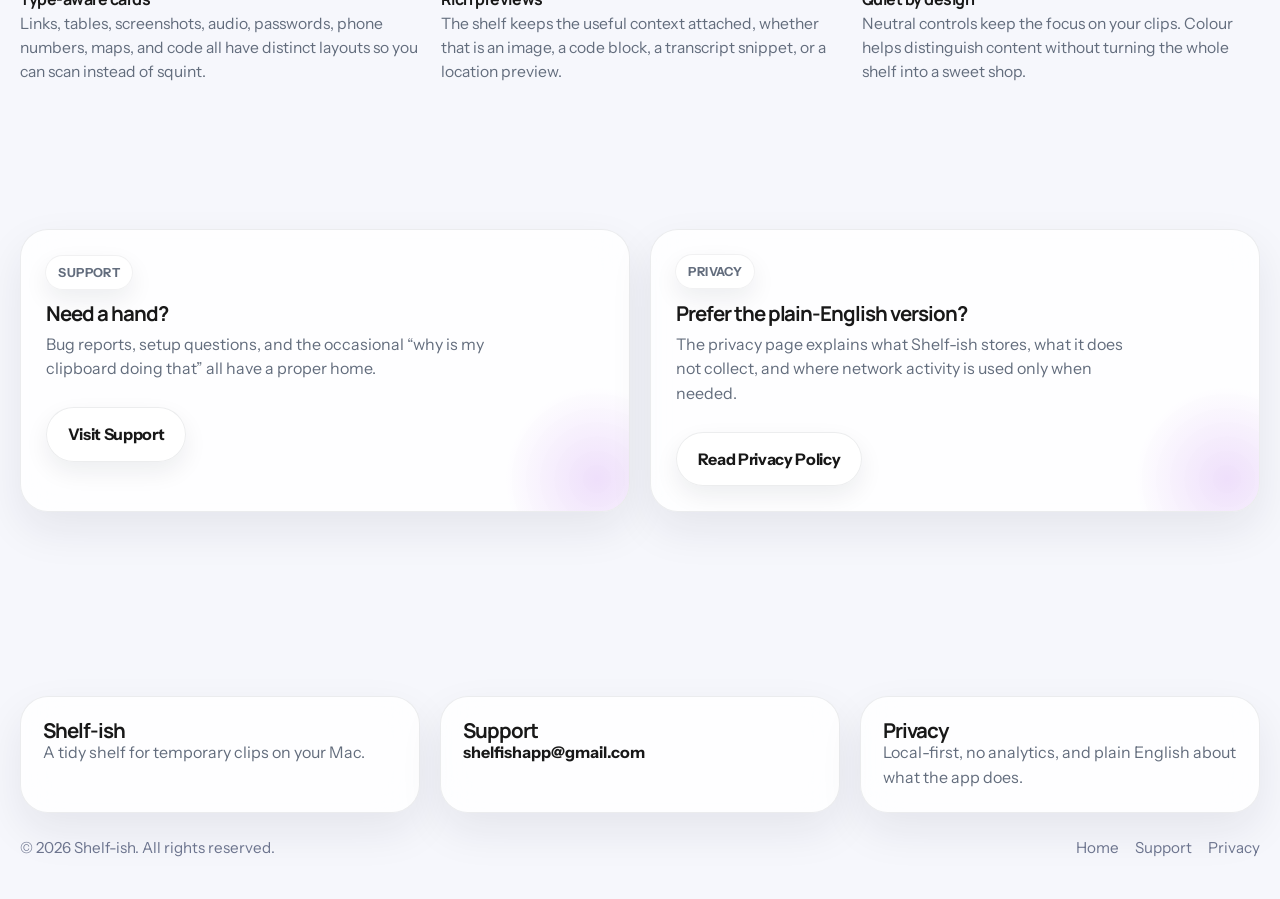
==== commit a25fd1a4: "Refresh website artwork and preview forthcoming iPhone app" ====
--- a/index.html
+++ b/index.html
@@ -6,14 +6,14 @@
     <title>Shelf-ish | A tidy shelf for temporary clips</title>
     <meta
       name="description"
-      content="Shelf-ish keeps text, links, files, screenshots, code, audio, and more tidy on your Mac."
+      content="Shelf-ish keeps text, links, tables, files, screenshots, code, and audio close at hand on your Mac. iPhone is coming soon."
     >
     <meta name="theme-color" content="#fbfcff">
     <link rel="canonical" href="https://shelfishclipboard.com/">
     <meta property="og:title" content="Shelf-ish | A tidy shelf for temporary clips">
     <meta
       property="og:description"
-      content="Shelf-ish keeps text, links, files, screenshots, code, audio, and more tidy on your Mac."
+      content="Shelf-ish keeps text, links, tables, files, screenshots, code, and audio close at hand on your Mac. iPhone is coming soon."
     >
     <meta property="og:type" content="website">
     <meta property="og:url" content="https://shelfishclipboard.com/">
@@ -25,7 +25,7 @@
     <meta name="twitter:title" content="Shelf-ish | A tidy shelf for temporary clips">
     <meta
       name="twitter:description"
-      content="Shelf-ish keeps text, links, files, screenshots, code, audio, and more tidy on your Mac."
+      content="Shelf-ish keeps text, links, tables, files, screenshots, code, and audio close at hand on your Mac. iPhone is coming soon."
     >
     <meta
       name="twitter:image"
@@ -40,7 +40,7 @@
       href="https://fonts.googleapis.com/css2?family=Instrument+Sans:wght@400;500;600;700;800&amp;family=Manrope:wght@600;700;800&amp;display=swap"
       rel="stylesheet"
     >
-    <link rel="stylesheet" href="styles.css?v=20261029">
+    <link rel="stylesheet" href="styles.css?v=20261102">
     <script src="script.js" defer></script>
   </head>
   <body>
@@ -64,10 +64,10 @@
         <section class="hero section">
           <div class="container hero-home__grid">
             <div class="hero-copy">
-              <span class="eyebrow">Shelf-ish for macOS</span>
+              <span class="eyebrow">For Mac. Coming soon to iPhone.</span>
               <h1 class="display">Your clipboard, but more shelf-ish.</h1>
               <p class="lede">
-                Save text, links, files, screenshots, code, audio, and more before they vanish into
+                Save text, links, tables, files, screenshots, code, and audio before they vanish into
                 clipboard oblivion. Shelf-ish keeps the useful bits close, lets the rest expire
                 quietly, and makes the whole thing feel a lot less feral.
               </p>
@@ -75,23 +75,24 @@
                 <a class="button button--primary" href="https://apps.apple.com/gb/app/shelf-ish/id6759488585?mt=12">
                   View on the Mac App Store
                 </a>
-                <a class="button button--secondary" href="#screenshots">See screenshots</a>
+                <a class="button button--secondary" href="#screenshots">Take a look</a>
               </div>
               <p class="action-note">
-                Available now for macOS. No subscription and no creepy tracking.
-              </p>
-
-            </div>
-
-            <div class="hero-visual reveal">
+                Available now for macOS. iPhone is coming soon. No subscription and no creepy tracking.
+              </p>
+
+            </div>
+
+            <figure class="hero-visual reveal">
               <img
                 class="hero-mockup"
-                src="assets/figma/mac-mockup-tight.png"
-                width="1545"
-                height="934"
-                alt="Shelf-ish running on a Mac with a colourful grid of saved clips."
+                src="assets/illustrations/02-sync.jpg?v=20261102"
+                width="1672"
+                height="941"
+                alt="Hand-drawn preview of Shelf-ish on Mac and iPhone, with white clip cards, neutral controls and the rainbow-card logo."
               >
-            </div>
+              <figcaption class="artwork-caption">A look at the new interface. iPhone is coming soon.</figcaption>
+            </figure>
 
             <section class="hero-highlights" aria-label="Key features">
               <article class="hero-highlight">
@@ -104,7 +105,7 @@
               </article>
               <article class="hero-highlight">
                 <strong>Cards that match the content</strong>
-                <p>Text looks like text, code looks like code, and screenshots stop pretending to be generic beige rectangles.</p>
+                <p>Readable white cards, quiet controls and a little colour for each clip type. Tables get a proper grid, too.</p>
               </article>
               <article class="hero-highlight">
                 <strong>Private by default</strong>
@@ -140,7 +141,7 @@
                 <span class="editorial-feature__index">02</span>
                 <h3>Organise</h3>
                 <p>
-                  Type-aware cards, previews, and pinning keep links, screenshots, code, audio, and
+                  Type-aware cards, table grids, previews, and pinning keep links, screenshots, code, audio, and
                   little scraps of context from collapsing into one bland pile.
                 </p>
               </article>
@@ -160,87 +161,43 @@
           <div class="container">
             <div class="section-heading section-heading--gallery reveal">
               <span class="label">In action</span>
-              <h2><span class="gradient-text">Real cards.</span> Different shapes, different sizes, still easy to scan.</h2>
+              <h2>Useful scraps. A clearer shelf.</h2>
               <p class="muted">
-                These are the actual Shelf-ish card rows from the product itself, left to be a bit
-                irregular on purpose. The page now gets out of their way and lets the interface do the talking.
-              </p>
-            </div>
-
-            <div class="card-lanes reveal" data-card-lanes>
-              <figure class="card-lane" data-lane-shift="-220">
-                <div class="card-lane__track">
-                  <img
-                    src="assets/figma/h-card-row-1.png"
-                    width="1591"
-                    height="169"
-                    alt="A horizontal row of Shelf-ish cards showing text, password, location, and link clips in varied widths."
-                    loading="lazy"
-                  >
-                  <img
-                    src="assets/figma/h-card-row-1.png"
-                    width="1591"
-                    height="169"
-                    alt=""
-                    aria-hidden="true"
-                    loading="lazy"
-                  >
-                </div>
+                White cards, a little colour and room for the content to breathe. These hand-drawn
+                illustrations show the updated interface; they are not product screenshots.
+              </p>
+            </div>
+
+            <div class="artwork-gallery reveal">
+              <figure class="artwork-panel artwork-panel--wide">
+                <img src="assets/illustrations/01-shelf.jpg?v=20261102" width="1672" height="941"
+                  alt="Hand-drawn white clip cards for a note, pinned link, photo, audio recording, code and a table." loading="lazy">
+                <figcaption><h3>A place for the useful bits.</h3><p>Notes, links, images, recordings, code and tables — each with a preview that suits the content.</p></figcaption>
               </figure>
-
-              <figure class="card-lane" data-lane-shift="180">
-                <div class="card-lane__track">
-                  <img
-                    src="assets/figma/h-card-row-2.png"
-                    width="1591"
-                    height="173"
-                    alt="A horizontal row of Shelf-ish cards including phone number, audio, map, text, and code clips."
-                    loading="lazy"
-                  >
-                  <img
-                    src="assets/figma/h-card-row-2.png"
-                    width="1591"
-                    height="173"
-                    alt=""
-                    aria-hidden="true"
-                    loading="lazy"
-                  >
-                </div>
+              <figure class="artwork-panel">
+                <img src="assets/illustrations/03-actions.jpg?v=20261102" width="1672" height="941"
+                  alt="Illustrated preview of the forthcoming iPhone interface, showing a saved link and copy, share, pin and more actions." loading="lazy">
+                <figcaption><h3>Find it. Use it. Carry on.</h3><p>Preview the clip, copy it, share it or pin it for later. A preview of Shelf-ish on iPhone, coming soon.</p></figcaption>
               </figure>
-
-              <figure class="card-lane" data-lane-shift="-160">
-                <div class="card-lane__track">
-                  <img
-                    src="assets/figma/h-card-row-3.png"
-                    width="1591"
-                    height="169"
-                    alt="A horizontal row of Shelf-ish cards with screenshots, code, and colourful mixed clip previews."
-                    loading="lazy"
-                  >
-                  <img
-                    src="assets/figma/h-card-row-3.png"
-                    width="1591"
-                    height="169"
-                    alt=""
-                    aria-hidden="true"
-                    loading="lazy"
-                  >
-                </div>
+              <figure class="artwork-panel">
+                <img src="assets/illustrations/04-mac.jpg?v=20261102" width="1672" height="941"
+                  alt="Hand-drawn MacBook with the current overlapping rainbow-card Shelf-ish icon and an App Store button." loading="lazy">
+                <figcaption><h3>At home on your Mac.</h3><p>Optional clipboard capture keeps useful scraps close while you work. Pause it whenever you like.</p></figcaption>
               </figure>
             </div>
 
             <div class="gallery-notes reveal">
               <article class="gallery-note">
                 <strong>Type-aware cards</strong>
-                <p>Links, screenshots, audio, passwords, phone numbers, maps, and code all have distinct layouts so you can scan instead of squint.</p>
+                <p>Links, tables, screenshots, audio, passwords, phone numbers, maps, and code all have distinct layouts so you can scan instead of squint.</p>
               </article>
               <article class="gallery-note">
                 <strong>Rich previews</strong>
                 <p>The shelf keeps the useful context attached, whether that is an image, a code block, a transcript snippet, or a location preview.</p>
               </article>
               <article class="gallery-note">
-                <strong>Intentional clutter</strong>
-                <p>The cards are varied because real saved things are varied. The job of the product is to make that mess feel readable, not sterile.</p>
+                <strong>Quiet by design</strong>
+                <p>Neutral controls keep the focus on your clips. Colour helps distinguish content without turning the whole shelf into a sweet shop.</p>
               </article>
             </div>
           </div>
--- a/styles.css
+++ b/styles.css
@@ -6,8 +6,8 @@
   --surface-muted: rgba(246, 248, 253, 0.9);
   --surface-dark: #11182a;
   --surface-dark-soft: #1d2740;
-  --ink: #141b2d;
-  --ink-soft: #4f5971;
+  --ink: #181818;
+  --ink-soft: #636d7d;
   --ink-faint: #6e7690;
   --line: rgba(20, 27, 45, 0.08);
   --line-strong: rgba(20, 27, 45, 0.13);
@@ -51,12 +51,7 @@
   font-family: "Instrument Sans", "Segoe UI", sans-serif;
   line-height: 1.55;
   color: var(--ink);
-  background:
-    radial-gradient(circle at 9% 14%, rgba(255, 255, 255, 0.94), transparent 0 24rem),
-    radial-gradient(circle at 14% 88%, rgba(0, 179, 209, 0.16), transparent 0 20rem),
-    radial-gradient(circle at 88% 12%, rgba(224, 41, 128, 0.15), transparent 0 22rem),
-    radial-gradient(circle at 80% 48%, rgba(143, 33, 224, 0.08), transparent 0 24rem),
-    linear-gradient(180deg, #fbfcff 0%, #f4f7fc 48%, #fbfcff 100%);
+  background: #f6f7fc;
   -webkit-font-smoothing: antialiased;
   text-rendering: optimizeLegibility;
   overflow-x: hidden;
@@ -356,28 +351,46 @@
   position: relative;
   display: grid;
   place-items: center;
-  min-height: clamp(18rem, 42vw, 34rem);
-}
-
-.hero-visual::before {
-  content: "";
-  position: absolute;
-  inset: 10% 4% 6% 10%;
-  border-radius: 38% 62% 54% 46% / 42% 40% 60% 58%;
-  background:
-    radial-gradient(circle at 78% 24%, rgba(224, 41, 128, 0.22), transparent 0 36%),
-    radial-gradient(circle at 22% 78%, rgba(0, 179, 209, 0.17), transparent 0 38%),
-    radial-gradient(circle at 46% 46%, rgba(255, 255, 255, 0.88), transparent 0 56%);
-  filter: blur(18px);
-  opacity: 0.95;
-}
+  align-content: center;
+  min-height: 0;
+}
+
+.hero-visual::before { content: none; }
 
 .hero-mockup {
   position: relative;
-  z-index: 1;
-  width: min(100%, 54rem);
-  filter: drop-shadow(0 28px 56px rgba(17, 24, 39, 0.2));
-}
+  width: 100%;
+  border-radius: 22px;
+  border: 1px solid var(--line);
+  box-shadow: var(--shadow-md);
+}
+
+.artwork-caption {
+  margin-top: 0.85rem;
+  font-size: 0.85rem;
+  color: var(--ink-soft);
+  text-align: center;
+}
+
+.artwork-gallery {
+  display: grid;
+  grid-template-columns: repeat(2, minmax(0, 1fr));
+  gap: 1.5rem;
+}
+
+.artwork-panel {
+  overflow: hidden;
+  border: 1px solid var(--line);
+  border-radius: 24px;
+  background: #fff;
+}
+
+.artwork-panel--wide { grid-column: 1 / -1; }
+.artwork-panel img { width: 100%; }
+.artwork-panel--wide img { max-height: 530px; object-fit: contain; }
+.artwork-panel figcaption { padding: 1.4rem 1.6rem 1.6rem; }
+.artwork-panel h3 { margin: 0 0 0.5rem; }
+.artwork-panel p { margin: 0; color: var(--ink-soft); }
 
 .hero-highlights {
   display: grid;
@@ -1104,7 +1117,7 @@
   }
 
   .hero-visual {
-    min-height: clamp(24rem, 42vw, 40rem);
+    min-height: 0;
   }
 
   .hero-visual::before {
@@ -1113,7 +1126,7 @@
   }
 
   .hero-mockup {
-    width: min(112%, 62rem);
+    width: 100%;
   }
 
   .editorial-grid,
@@ -1150,6 +1163,9 @@
 }
 
 @media (max-width: 719px) {
+  .artwork-gallery { grid-template-columns: minmax(0, 1fr); }
+  .artwork-panel figcaption { padding: 1.15rem; }
+  .hero-visual { min-height: 0; }
   .site-header__inner {
     min-height: auto;
     flex-direction: column;
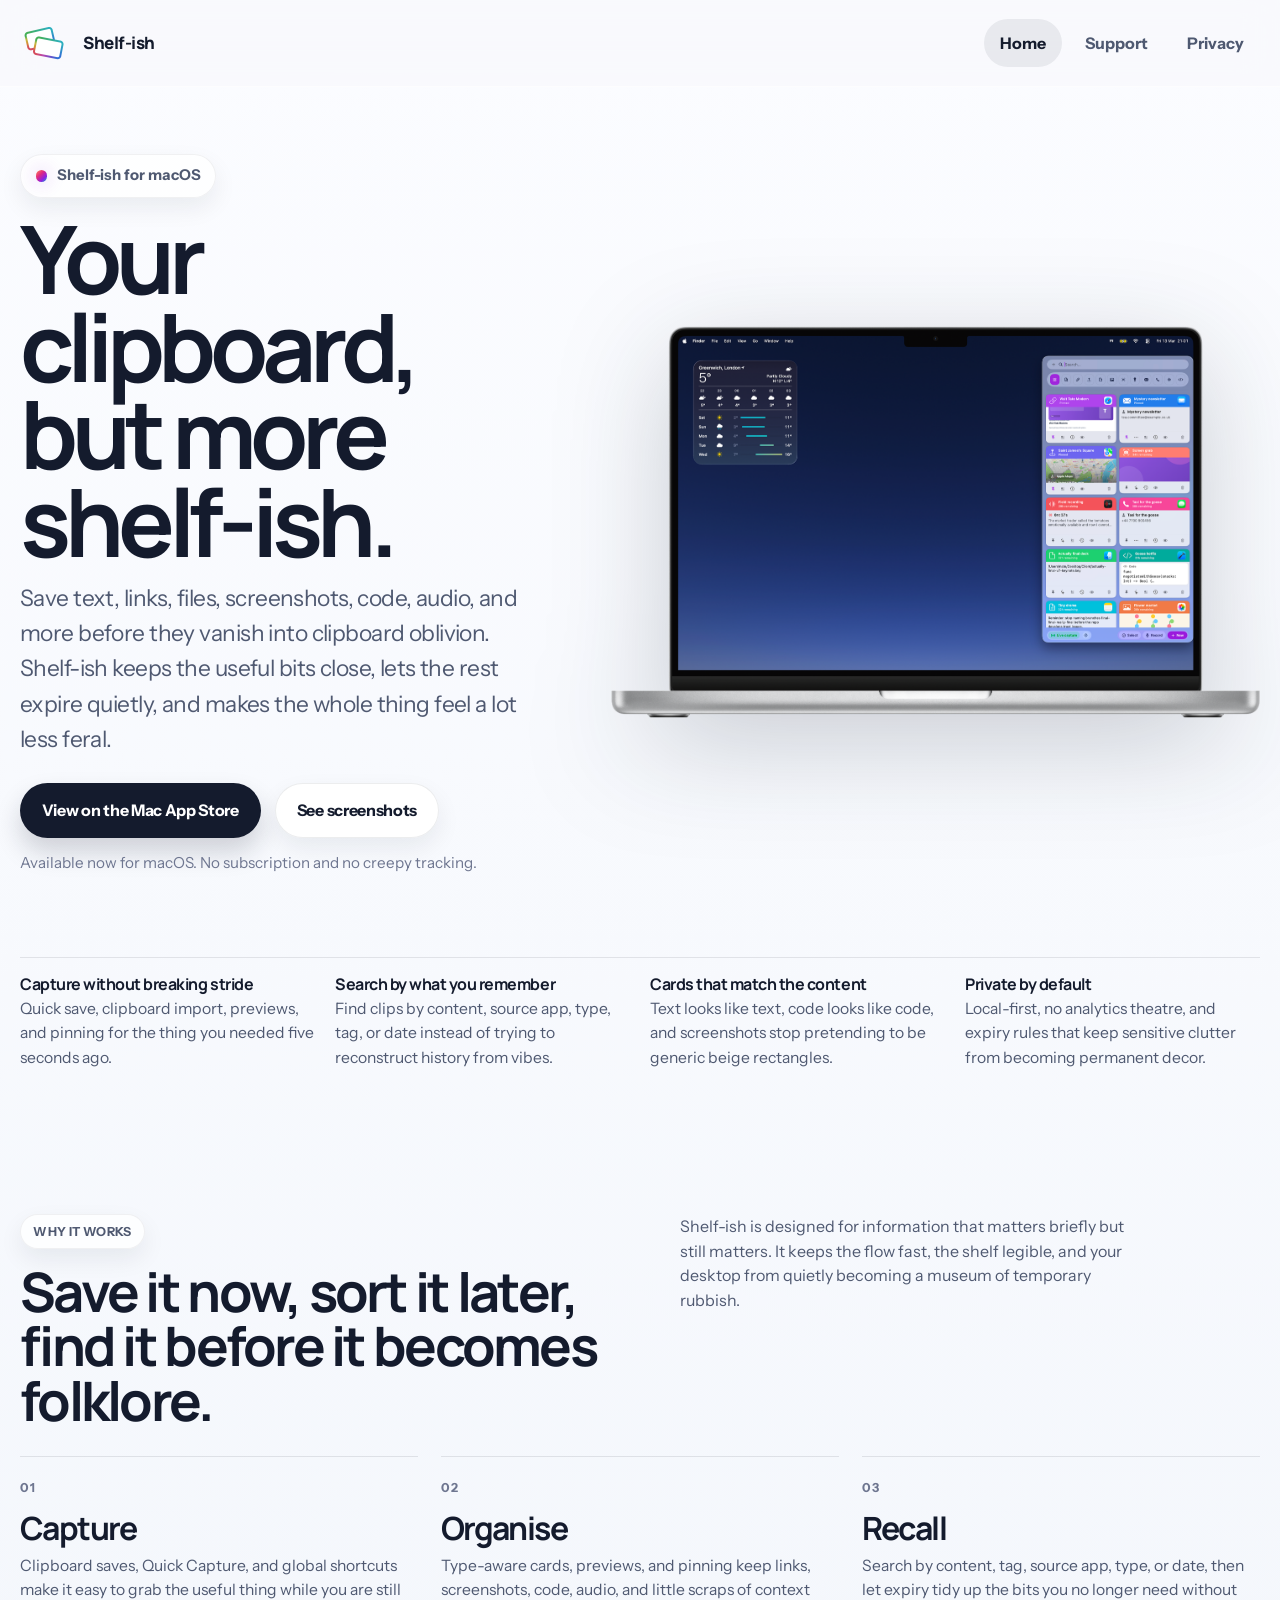
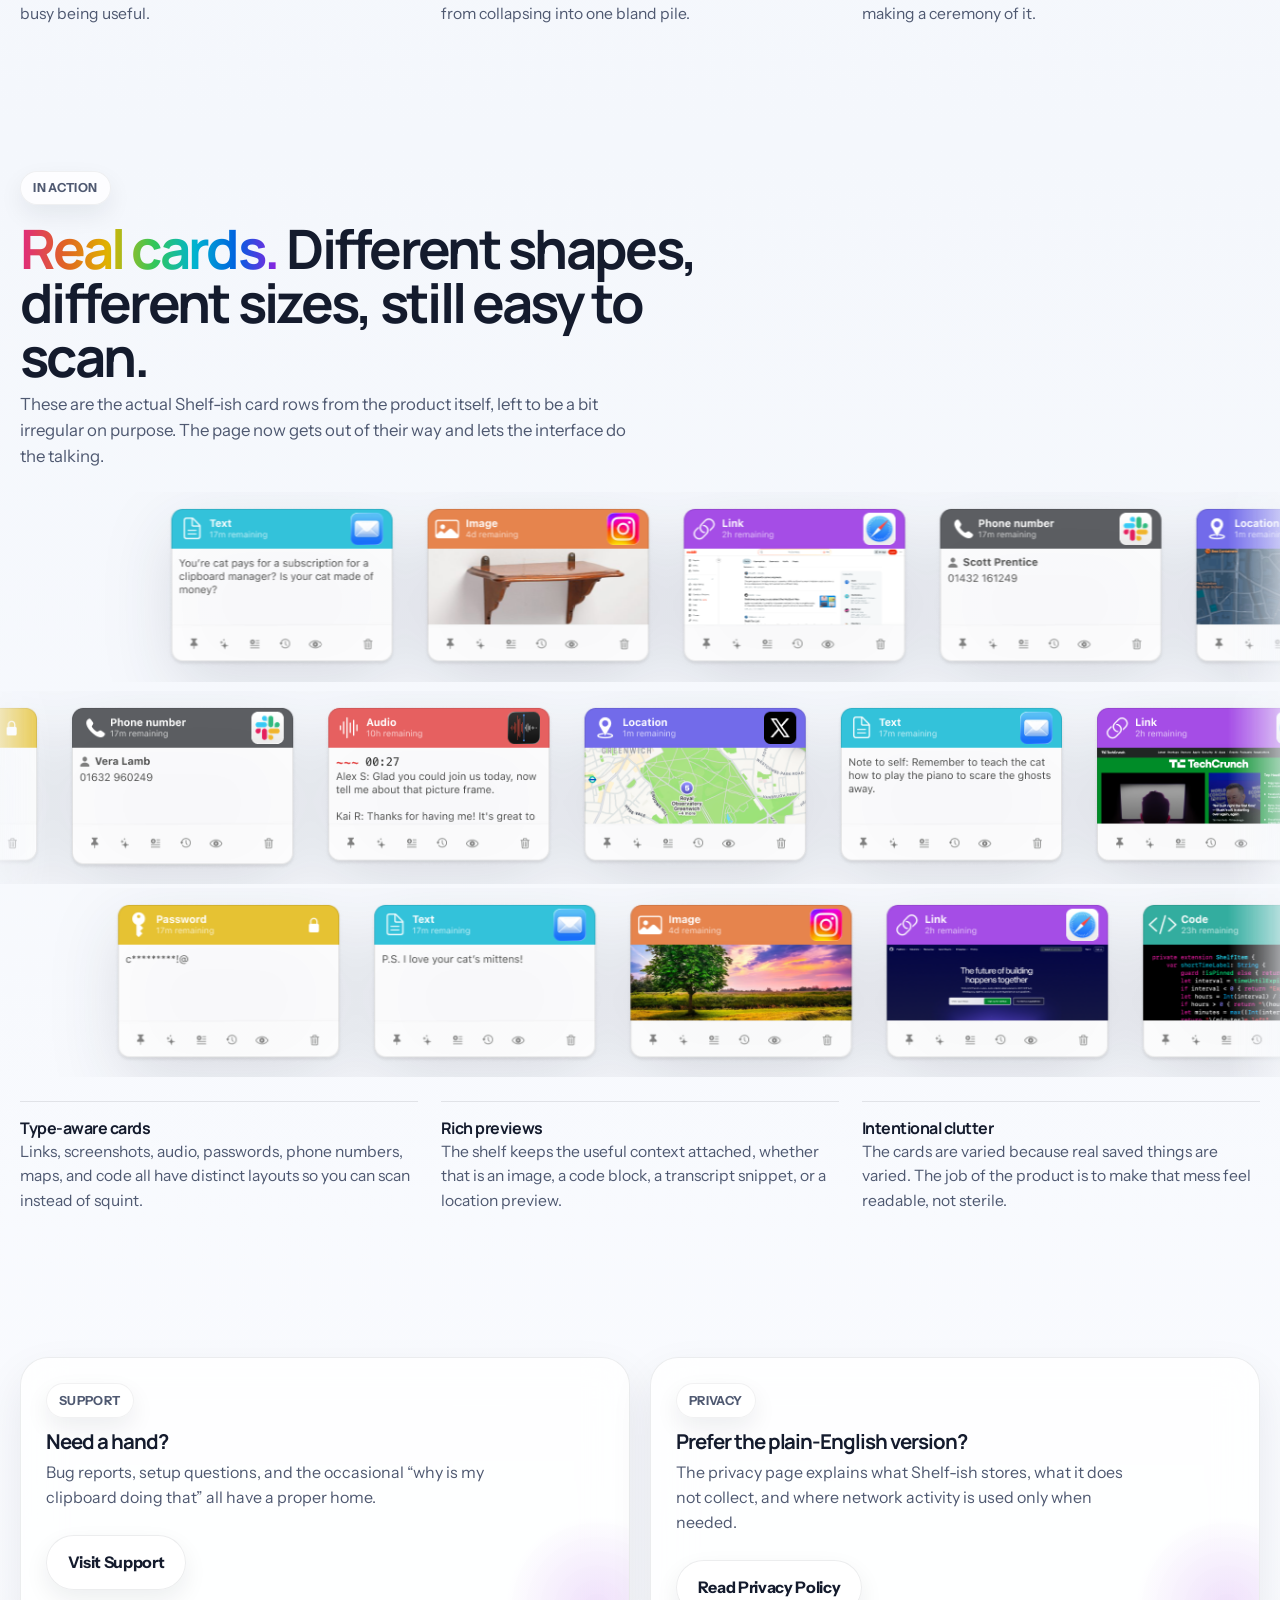
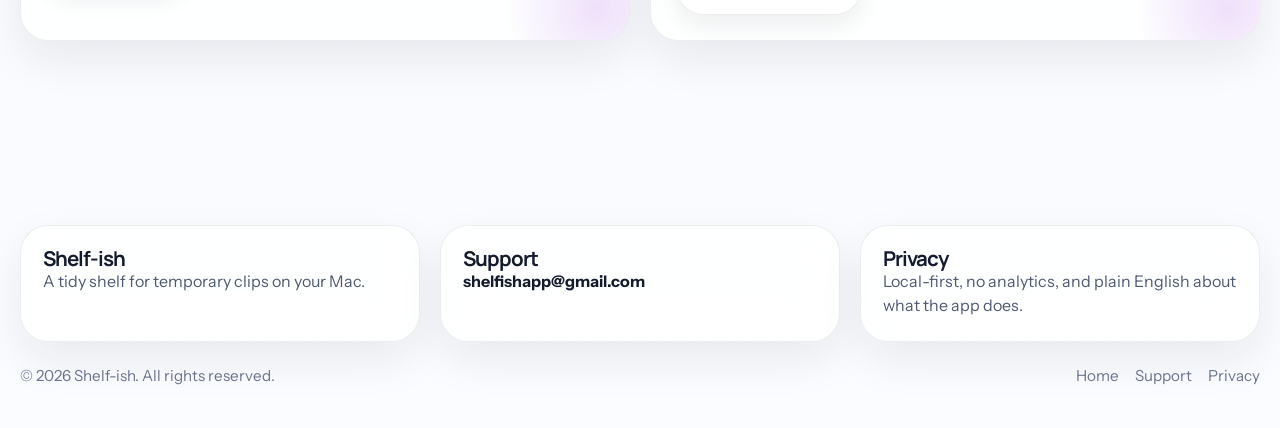
==== commit 9ac59fbf: "Revert "Refresh website artwork and preview forthcoming iPhone app" This reverts commit a25fd1a4c5c4" ====
--- a/index.html
+++ b/index.html
@@ -6,14 +6,14 @@
     <title>Shelf-ish | A tidy shelf for temporary clips</title>
     <meta
       name="description"
-      content="Shelf-ish keeps text, links, tables, files, screenshots, code, and audio close at hand on your Mac. iPhone is coming soon."
+      content="Shelf-ish keeps text, links, files, screenshots, code, audio, and more tidy on your Mac."
     >
     <meta name="theme-color" content="#fbfcff">
     <link rel="canonical" href="https://shelfishclipboard.com/">
     <meta property="og:title" content="Shelf-ish | A tidy shelf for temporary clips">
     <meta
       property="og:description"
-      content="Shelf-ish keeps text, links, tables, files, screenshots, code, and audio close at hand on your Mac. iPhone is coming soon."
+      content="Shelf-ish keeps text, links, files, screenshots, code, audio, and more tidy on your Mac."
     >
     <meta property="og:type" content="website">
     <meta property="og:url" content="https://shelfishclipboard.com/">
@@ -25,7 +25,7 @@
     <meta name="twitter:title" content="Shelf-ish | A tidy shelf for temporary clips">
     <meta
       name="twitter:description"
-      content="Shelf-ish keeps text, links, tables, files, screenshots, code, and audio close at hand on your Mac. iPhone is coming soon."
+      content="Shelf-ish keeps text, links, files, screenshots, code, audio, and more tidy on your Mac."
     >
     <meta
       name="twitter:image"
@@ -40,7 +40,7 @@
       href="https://fonts.googleapis.com/css2?family=Instrument+Sans:wght@400;500;600;700;800&amp;family=Manrope:wght@600;700;800&amp;display=swap"
       rel="stylesheet"
     >
-    <link rel="stylesheet" href="styles.css?v=20261102">
+    <link rel="stylesheet" href="styles.css?v=20261029">
     <script src="script.js" defer></script>
   </head>
   <body>
@@ -64,10 +64,10 @@
         <section class="hero section">
           <div class="container hero-home__grid">
             <div class="hero-copy">
-              <span class="eyebrow">For Mac. Coming soon to iPhone.</span>
+              <span class="eyebrow">Shelf-ish for macOS</span>
               <h1 class="display">Your clipboard, but more shelf-ish.</h1>
               <p class="lede">
-                Save text, links, tables, files, screenshots, code, and audio before they vanish into
+                Save text, links, files, screenshots, code, audio, and more before they vanish into
                 clipboard oblivion. Shelf-ish keeps the useful bits close, lets the rest expire
                 quietly, and makes the whole thing feel a lot less feral.
               </p>
@@ -75,24 +75,23 @@
                 <a class="button button--primary" href="https://apps.apple.com/gb/app/shelf-ish/id6759488585?mt=12">
                   View on the Mac App Store
                 </a>
-                <a class="button button--secondary" href="#screenshots">Take a look</a>
+                <a class="button button--secondary" href="#screenshots">See screenshots</a>
               </div>
               <p class="action-note">
-                Available now for macOS. iPhone is coming soon. No subscription and no creepy tracking.
+                Available now for macOS. No subscription and no creepy tracking.
               </p>
 
             </div>
 
-            <figure class="hero-visual reveal">
+            <div class="hero-visual reveal">
               <img
                 class="hero-mockup"
-                src="assets/illustrations/02-sync.jpg?v=20261102"
-                width="1672"
-                height="941"
-                alt="Hand-drawn preview of Shelf-ish on Mac and iPhone, with white clip cards, neutral controls and the rainbow-card logo."
+                src="assets/figma/mac-mockup-tight.png"
+                width="1545"
+                height="934"
+                alt="Shelf-ish running on a Mac with a colourful grid of saved clips."
               >
-              <figcaption class="artwork-caption">A look at the new interface. iPhone is coming soon.</figcaption>
-            </figure>
+            </div>
 
             <section class="hero-highlights" aria-label="Key features">
               <article class="hero-highlight">
@@ -105,7 +104,7 @@
               </article>
               <article class="hero-highlight">
                 <strong>Cards that match the content</strong>
-                <p>Readable white cards, quiet controls and a little colour for each clip type. Tables get a proper grid, too.</p>
+                <p>Text looks like text, code looks like code, and screenshots stop pretending to be generic beige rectangles.</p>
               </article>
               <article class="hero-highlight">
                 <strong>Private by default</strong>
@@ -141,7 +140,7 @@
                 <span class="editorial-feature__index">02</span>
                 <h3>Organise</h3>
                 <p>
-                  Type-aware cards, table grids, previews, and pinning keep links, screenshots, code, audio, and
+                  Type-aware cards, previews, and pinning keep links, screenshots, code, audio, and
                   little scraps of context from collapsing into one bland pile.
                 </p>
               </article>
@@ -161,43 +160,87 @@
           <div class="container">
             <div class="section-heading section-heading--gallery reveal">
               <span class="label">In action</span>
-              <h2>Useful scraps. A clearer shelf.</h2>
+              <h2><span class="gradient-text">Real cards.</span> Different shapes, different sizes, still easy to scan.</h2>
               <p class="muted">
-                White cards, a little colour and room for the content to breathe. These hand-drawn
-                illustrations show the updated interface; they are not product screenshots.
+                These are the actual Shelf-ish card rows from the product itself, left to be a bit
+                irregular on purpose. The page now gets out of their way and lets the interface do the talking.
               </p>
             </div>
 
-            <div class="artwork-gallery reveal">
-              <figure class="artwork-panel artwork-panel--wide">
-                <img src="assets/illustrations/01-shelf.jpg?v=20261102" width="1672" height="941"
-                  alt="Hand-drawn white clip cards for a note, pinned link, photo, audio recording, code and a table." loading="lazy">
-                <figcaption><h3>A place for the useful bits.</h3><p>Notes, links, images, recordings, code and tables — each with a preview that suits the content.</p></figcaption>
+            <div class="card-lanes reveal" data-card-lanes>
+              <figure class="card-lane" data-lane-shift="-220">
+                <div class="card-lane__track">
+                  <img
+                    src="assets/figma/h-card-row-1.png"
+                    width="1591"
+                    height="169"
+                    alt="A horizontal row of Shelf-ish cards showing text, password, location, and link clips in varied widths."
+                    loading="lazy"
+                  >
+                  <img
+                    src="assets/figma/h-card-row-1.png"
+                    width="1591"
+                    height="169"
+                    alt=""
+                    aria-hidden="true"
+                    loading="lazy"
+                  >
+                </div>
               </figure>
-              <figure class="artwork-panel">
-                <img src="assets/illustrations/03-actions.jpg?v=20261102" width="1672" height="941"
-                  alt="Illustrated preview of the forthcoming iPhone interface, showing a saved link and copy, share, pin and more actions." loading="lazy">
-                <figcaption><h3>Find it. Use it. Carry on.</h3><p>Preview the clip, copy it, share it or pin it for later. A preview of Shelf-ish on iPhone, coming soon.</p></figcaption>
+
+              <figure class="card-lane" data-lane-shift="180">
+                <div class="card-lane__track">
+                  <img
+                    src="assets/figma/h-card-row-2.png"
+                    width="1591"
+                    height="173"
+                    alt="A horizontal row of Shelf-ish cards including phone number, audio, map, text, and code clips."
+                    loading="lazy"
+                  >
+                  <img
+                    src="assets/figma/h-card-row-2.png"
+                    width="1591"
+                    height="173"
+                    alt=""
+                    aria-hidden="true"
+                    loading="lazy"
+                  >
+                </div>
               </figure>
-              <figure class="artwork-panel">
-                <img src="assets/illustrations/04-mac.jpg?v=20261102" width="1672" height="941"
-                  alt="Hand-drawn MacBook with the current overlapping rainbow-card Shelf-ish icon and an App Store button." loading="lazy">
-                <figcaption><h3>At home on your Mac.</h3><p>Optional clipboard capture keeps useful scraps close while you work. Pause it whenever you like.</p></figcaption>
+
+              <figure class="card-lane" data-lane-shift="-160">
+                <div class="card-lane__track">
+                  <img
+                    src="assets/figma/h-card-row-3.png"
+                    width="1591"
+                    height="169"
+                    alt="A horizontal row of Shelf-ish cards with screenshots, code, and colourful mixed clip previews."
+                    loading="lazy"
+                  >
+                  <img
+                    src="assets/figma/h-card-row-3.png"
+                    width="1591"
+                    height="169"
+                    alt=""
+                    aria-hidden="true"
+                    loading="lazy"
+                  >
+                </div>
               </figure>
             </div>
 
             <div class="gallery-notes reveal">
               <article class="gallery-note">
                 <strong>Type-aware cards</strong>
-                <p>Links, tables, screenshots, audio, passwords, phone numbers, maps, and code all have distinct layouts so you can scan instead of squint.</p>
+                <p>Links, screenshots, audio, passwords, phone numbers, maps, and code all have distinct layouts so you can scan instead of squint.</p>
               </article>
               <article class="gallery-note">
                 <strong>Rich previews</strong>
                 <p>The shelf keeps the useful context attached, whether that is an image, a code block, a transcript snippet, or a location preview.</p>
               </article>
               <article class="gallery-note">
-                <strong>Quiet by design</strong>
-                <p>Neutral controls keep the focus on your clips. Colour helps distinguish content without turning the whole shelf into a sweet shop.</p>
+                <strong>Intentional clutter</strong>
+                <p>The cards are varied because real saved things are varied. The job of the product is to make that mess feel readable, not sterile.</p>
               </article>
             </div>
           </div>
--- a/styles.css
+++ b/styles.css
@@ -6,8 +6,8 @@
   --surface-muted: rgba(246, 248, 253, 0.9);
   --surface-dark: #11182a;
   --surface-dark-soft: #1d2740;
-  --ink: #181818;
-  --ink-soft: #636d7d;
+  --ink: #141b2d;
+  --ink-soft: #4f5971;
   --ink-faint: #6e7690;
   --line: rgba(20, 27, 45, 0.08);
   --line-strong: rgba(20, 27, 45, 0.13);
@@ -51,7 +51,12 @@
   font-family: "Instrument Sans", "Segoe UI", sans-serif;
   line-height: 1.55;
   color: var(--ink);
-  background: #f6f7fc;
+  background:
+    radial-gradient(circle at 9% 14%, rgba(255, 255, 255, 0.94), transparent 0 24rem),
+    radial-gradient(circle at 14% 88%, rgba(0, 179, 209, 0.16), transparent 0 20rem),
+    radial-gradient(circle at 88% 12%, rgba(224, 41, 128, 0.15), transparent 0 22rem),
+    radial-gradient(circle at 80% 48%, rgba(143, 33, 224, 0.08), transparent 0 24rem),
+    linear-gradient(180deg, #fbfcff 0%, #f4f7fc 48%, #fbfcff 100%);
   -webkit-font-smoothing: antialiased;
   text-rendering: optimizeLegibility;
   overflow-x: hidden;
@@ -351,46 +356,28 @@
   position: relative;
   display: grid;
   place-items: center;
-  align-content: center;
-  min-height: 0;
-}
-
-.hero-visual::before { content: none; }
+  min-height: clamp(18rem, 42vw, 34rem);
+}
+
+.hero-visual::before {
+  content: "";
+  position: absolute;
+  inset: 10% 4% 6% 10%;
+  border-radius: 38% 62% 54% 46% / 42% 40% 60% 58%;
+  background:
+    radial-gradient(circle at 78% 24%, rgba(224, 41, 128, 0.22), transparent 0 36%),
+    radial-gradient(circle at 22% 78%, rgba(0, 179, 209, 0.17), transparent 0 38%),
+    radial-gradient(circle at 46% 46%, rgba(255, 255, 255, 0.88), transparent 0 56%);
+  filter: blur(18px);
+  opacity: 0.95;
+}
 
 .hero-mockup {
   position: relative;
-  width: 100%;
-  border-radius: 22px;
-  border: 1px solid var(--line);
-  box-shadow: var(--shadow-md);
-}
-
-.artwork-caption {
-  margin-top: 0.85rem;
-  font-size: 0.85rem;
-  color: var(--ink-soft);
-  text-align: center;
-}
-
-.artwork-gallery {
-  display: grid;
-  grid-template-columns: repeat(2, minmax(0, 1fr));
-  gap: 1.5rem;
-}
-
-.artwork-panel {
-  overflow: hidden;
-  border: 1px solid var(--line);
-  border-radius: 24px;
-  background: #fff;
-}
-
-.artwork-panel--wide { grid-column: 1 / -1; }
-.artwork-panel img { width: 100%; }
-.artwork-panel--wide img { max-height: 530px; object-fit: contain; }
-.artwork-panel figcaption { padding: 1.4rem 1.6rem 1.6rem; }
-.artwork-panel h3 { margin: 0 0 0.5rem; }
-.artwork-panel p { margin: 0; color: var(--ink-soft); }
+  z-index: 1;
+  width: min(100%, 54rem);
+  filter: drop-shadow(0 28px 56px rgba(17, 24, 39, 0.2));
+}
 
 .hero-highlights {
   display: grid;
@@ -1117,7 +1104,7 @@
   }
 
   .hero-visual {
-    min-height: 0;
+    min-height: clamp(24rem, 42vw, 40rem);
   }
 
   .hero-visual::before {
@@ -1126,7 +1113,7 @@
   }
 
   .hero-mockup {
-    width: 100%;
+    width: min(112%, 62rem);
   }
 
   .editorial-grid,
@@ -1163,9 +1150,6 @@
 }
 
 @media (max-width: 719px) {
-  .artwork-gallery { grid-template-columns: minmax(0, 1fr); }
-  .artwork-panel figcaption { padding: 1.15rem; }
-  .hero-visual { min-height: 0; }
   .site-header__inner {
     min-height: auto;
     flex-direction: column;
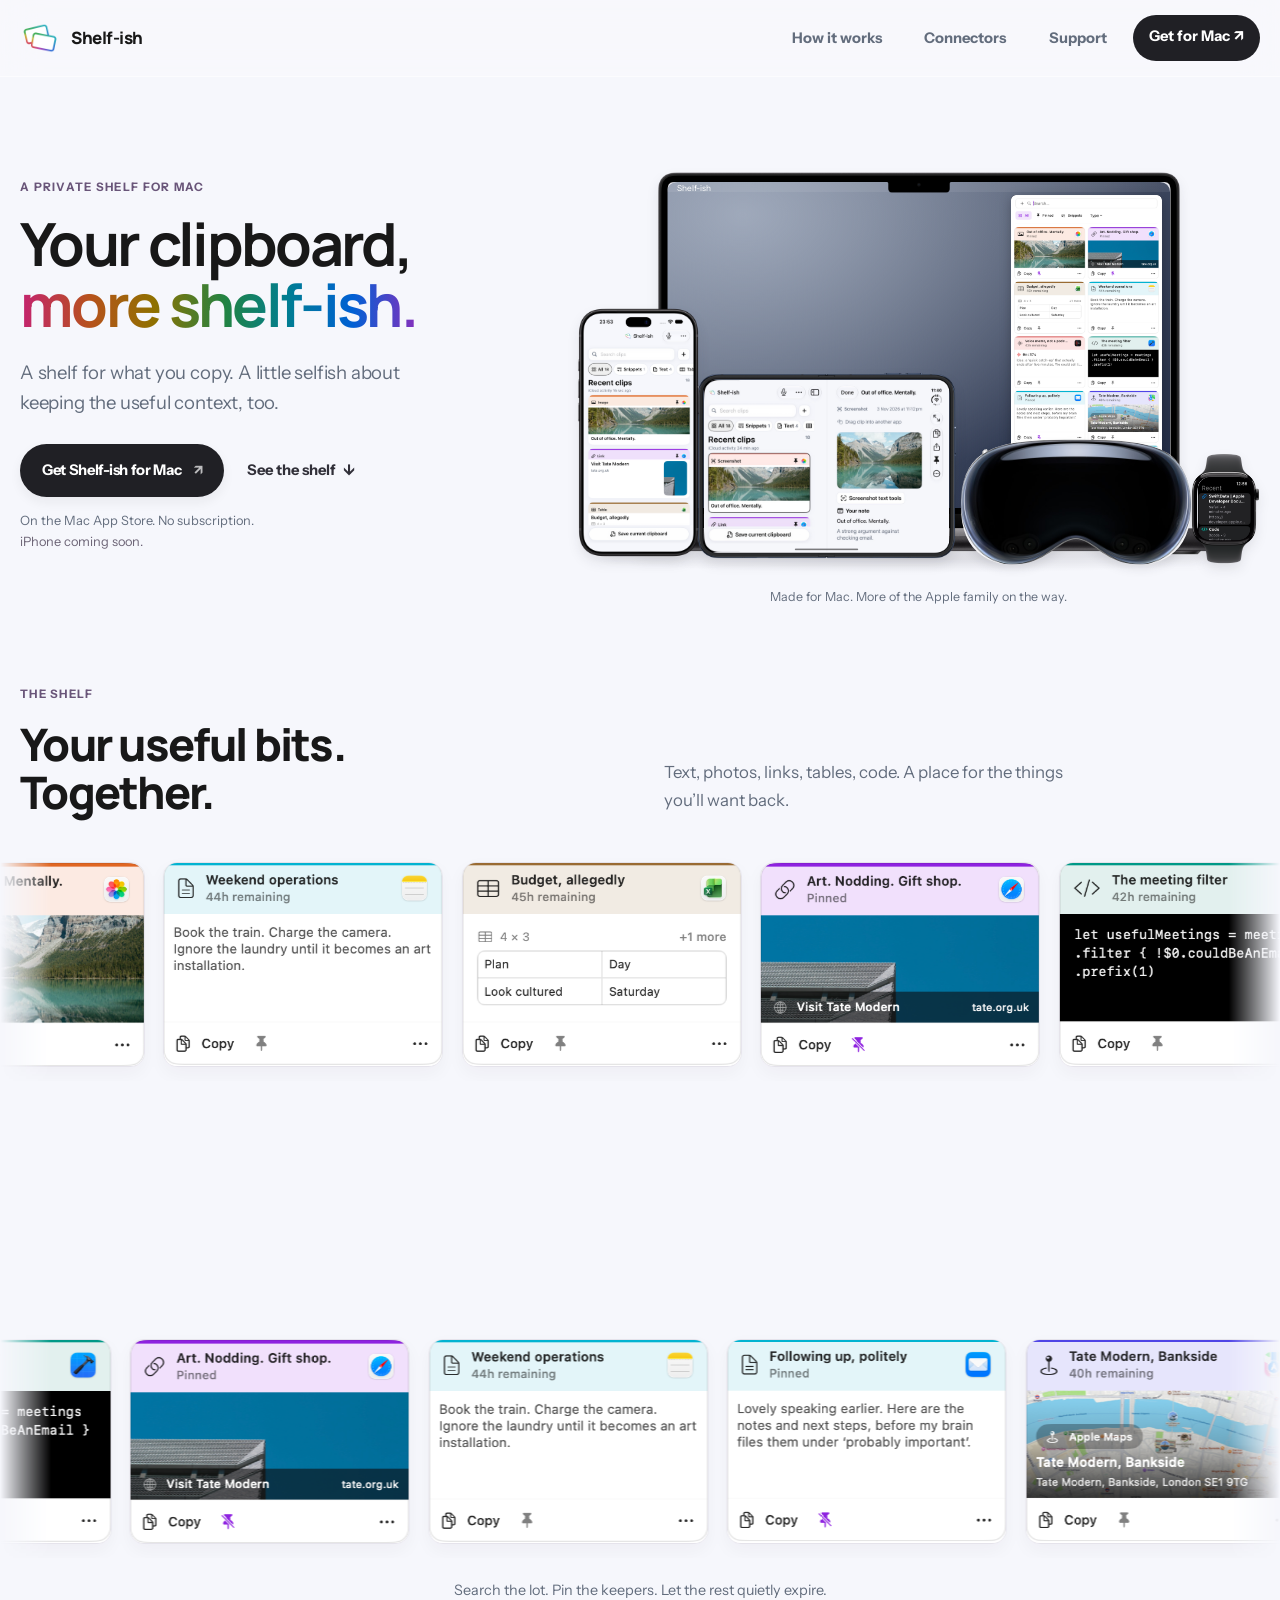
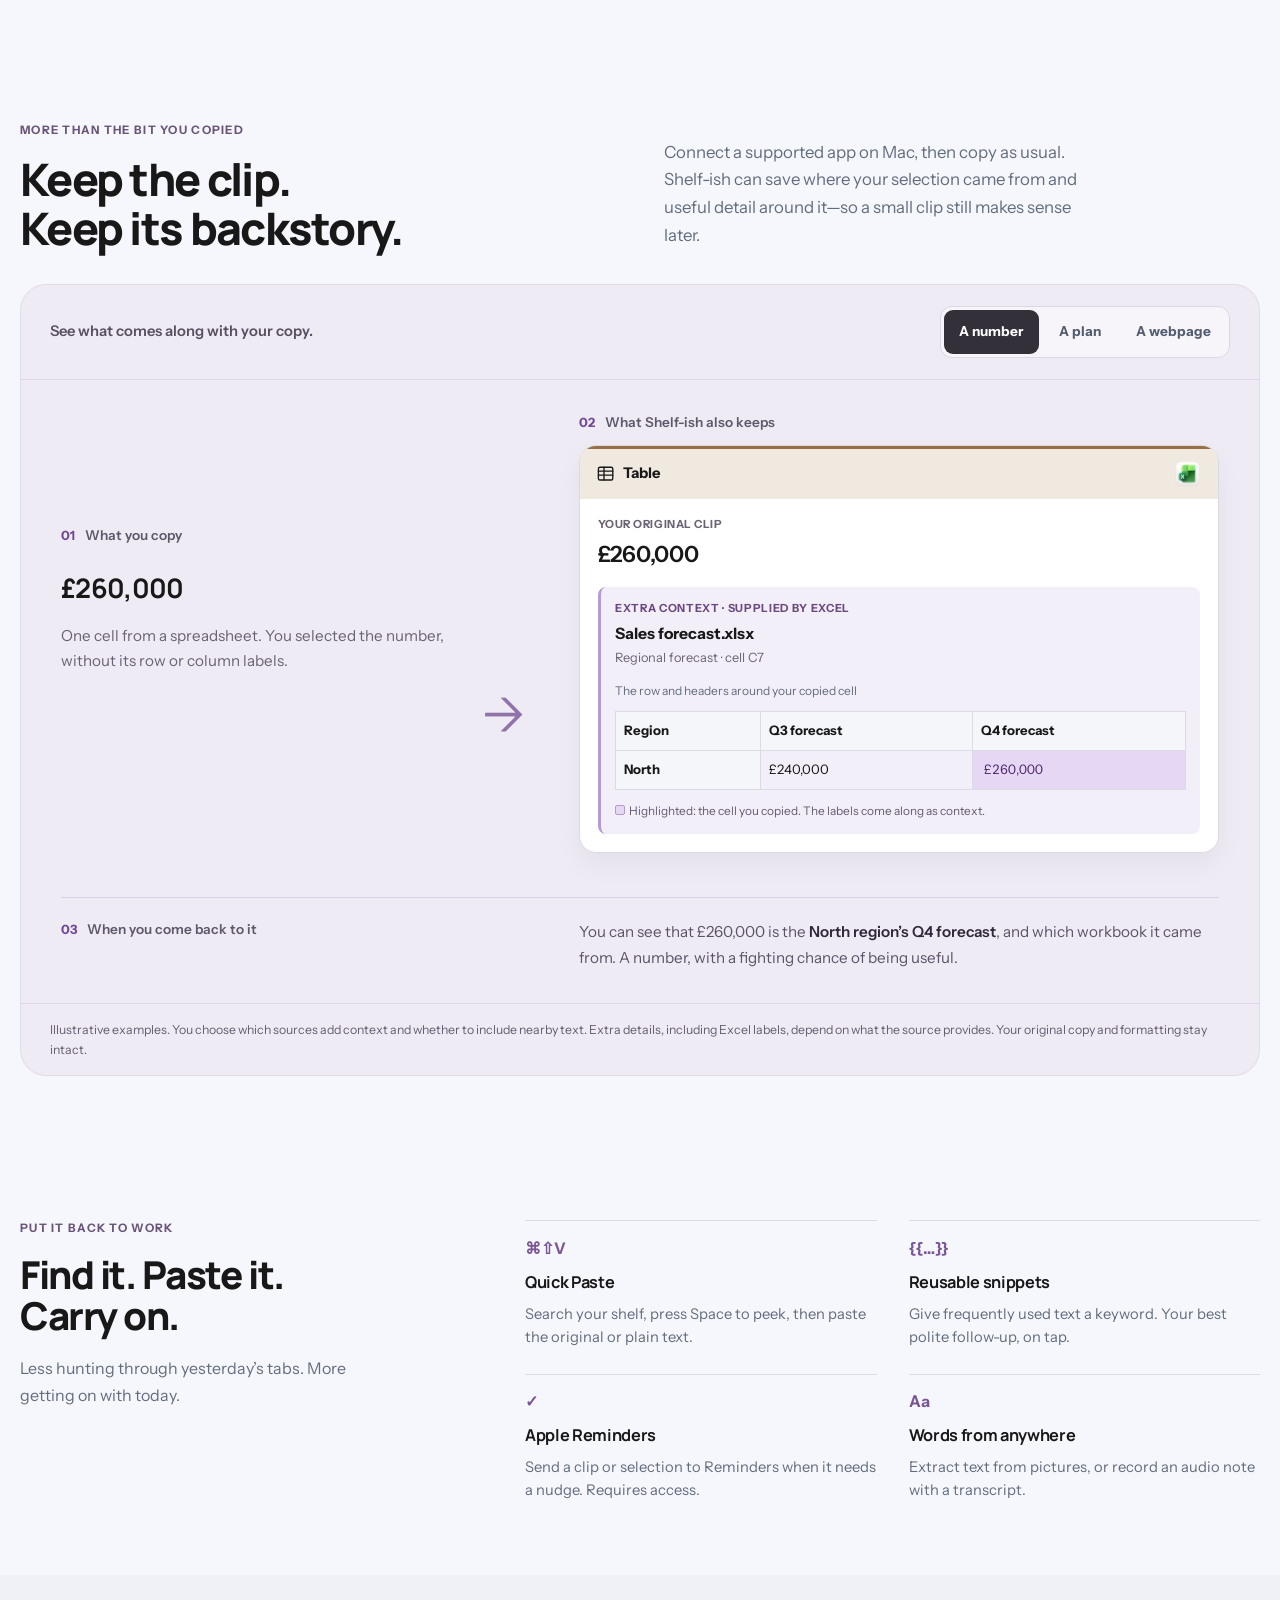
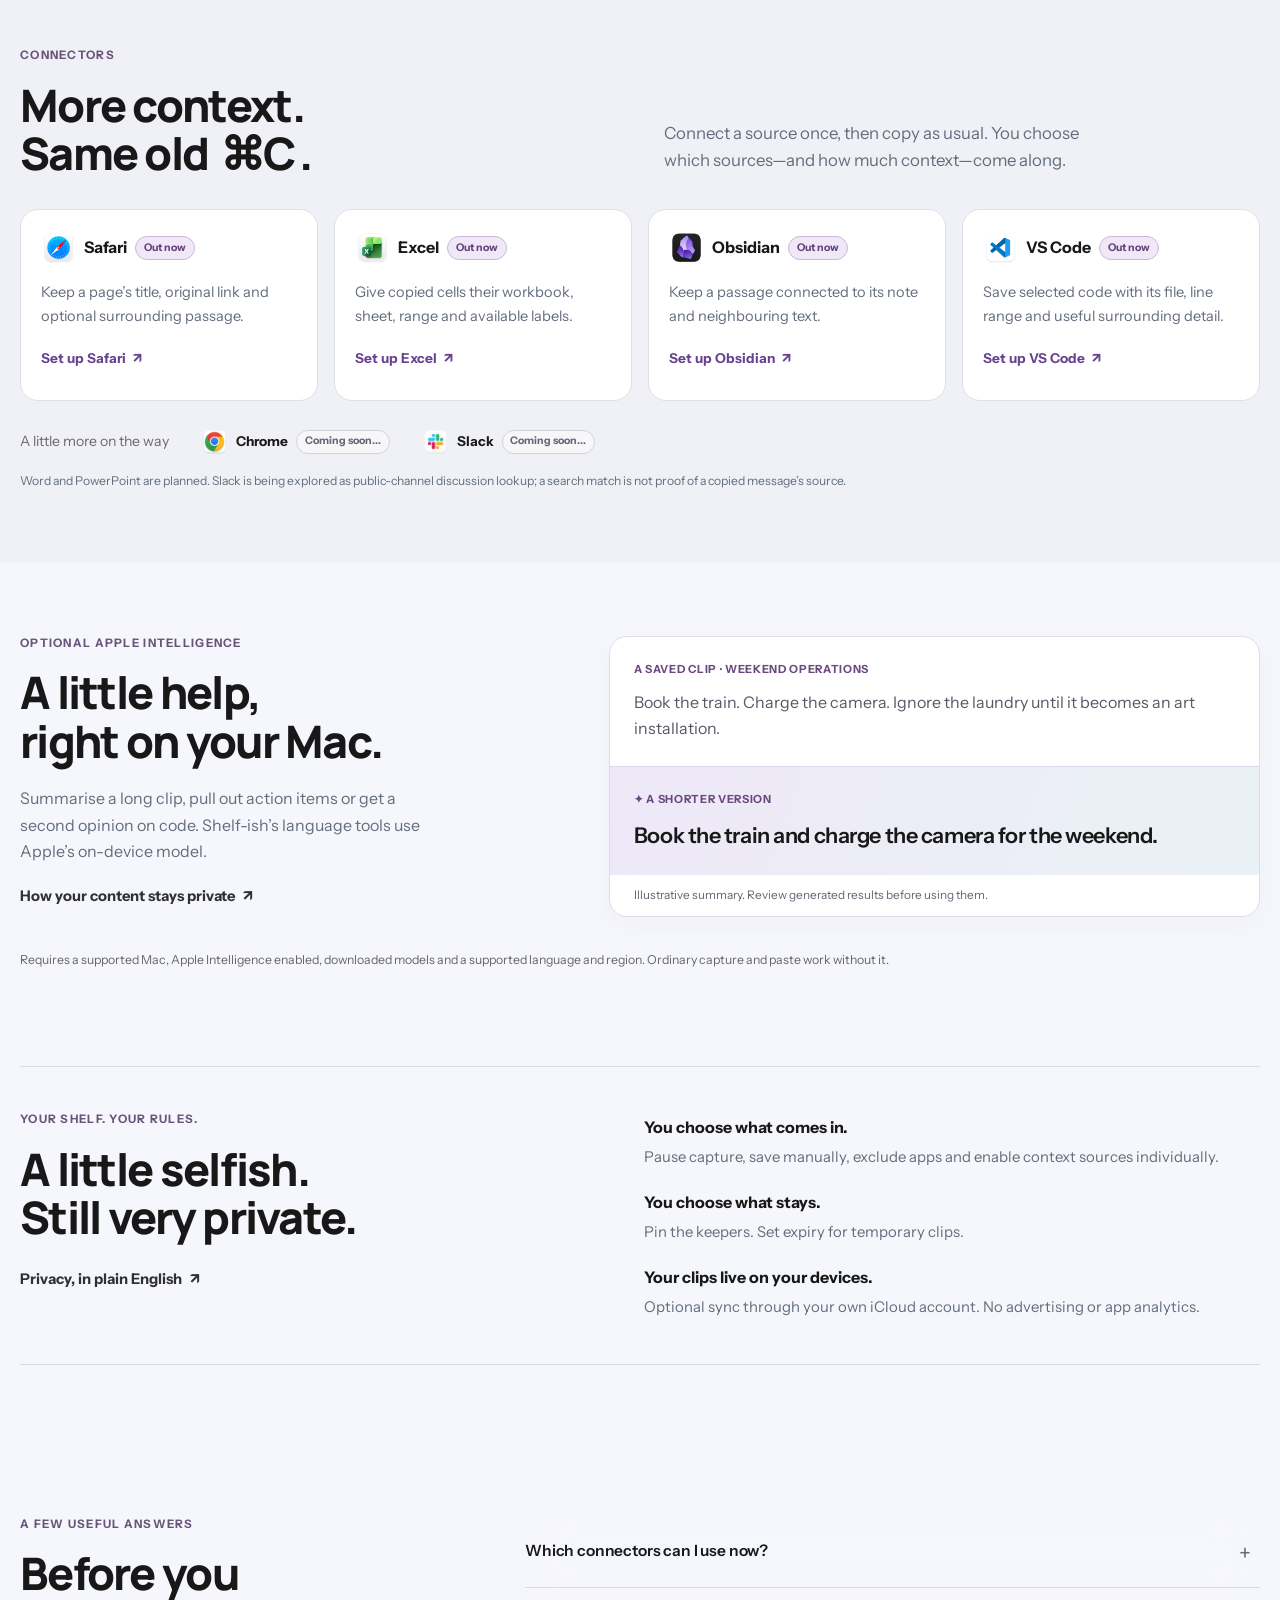
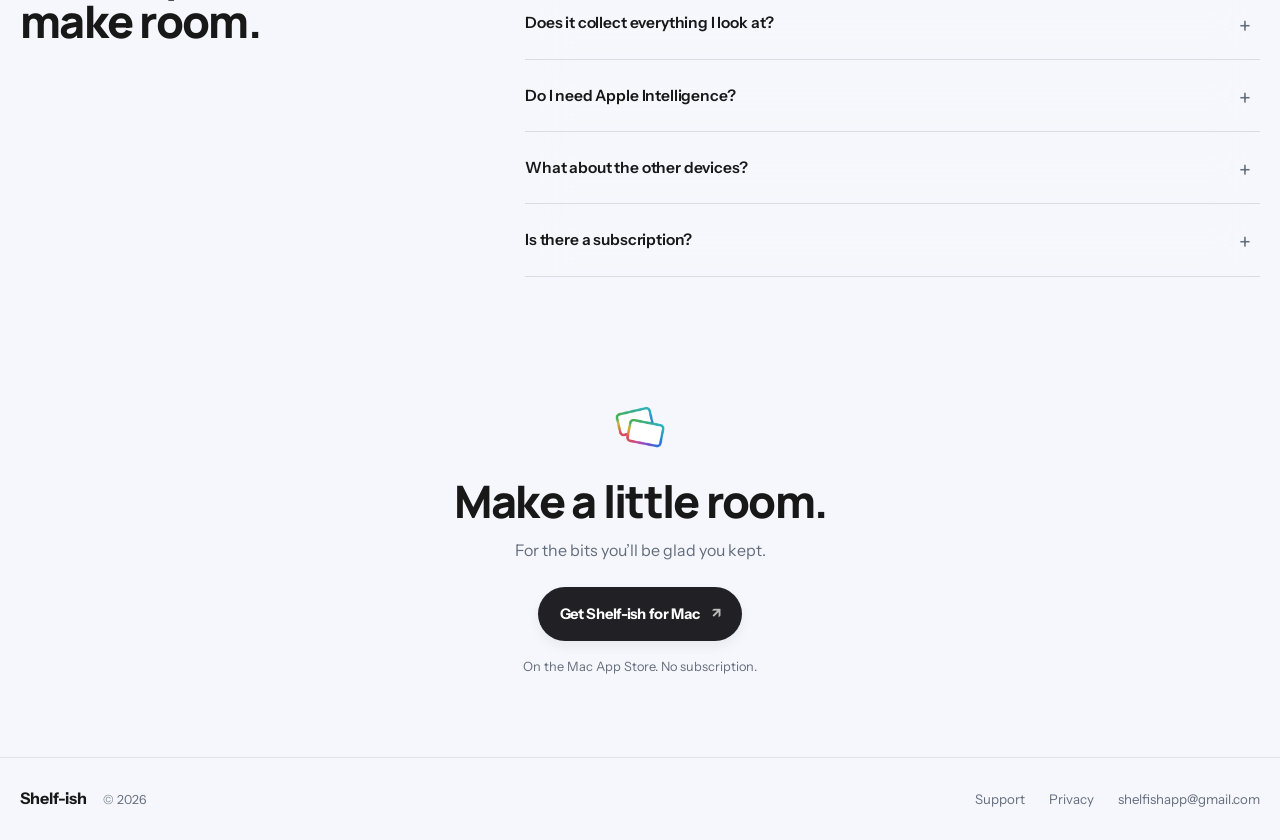
==== commit ff043af0: "Refresh Shelf-ish website around cards and source context" ====
--- a/index.html
+++ b/index.html
@@ -3,17 +3,17 @@
   <head>
     <meta charset="utf-8">
     <meta name="viewport" content="width=device-width, initial-scale=1">
-    <title>Shelf-ish | A tidy shelf for temporary clips</title>
+    <title>Shelf-ish | Your clipboard, more shelf-ish</title>
     <meta
       name="description"
-      content="Shelf-ish keeps text, links, files, screenshots, code, audio, and more tidy on your Mac."
+      content="A private shelf for what you copy. Keep useful clips and their context together on your Mac, with optional on-device intelligence. No subscription."
     >
     <meta name="theme-color" content="#fbfcff">
     <link rel="canonical" href="https://shelfishclipboard.com/">
-    <meta property="og:title" content="Shelf-ish | A tidy shelf for temporary clips">
+    <meta property="og:title" content="Shelf-ish | Your clipboard, more shelf-ish">
     <meta
       property="og:description"
-      content="Shelf-ish keeps text, links, files, screenshots, code, audio, and more tidy on your Mac."
+      content="A private shelf for what you copy. Keep useful clips and their context together on your Mac, with optional on-device intelligence. No subscription."
     >
     <meta property="og:type" content="website">
     <meta property="og:url" content="https://shelfishclipboard.com/">
@@ -22,10 +22,10 @@
       content="https://shelfishclipboard.com/assets/brand/app-icon.png?v=20261029"
     >
     <meta name="twitter:card" content="summary">
-    <meta name="twitter:title" content="Shelf-ish | A tidy shelf for temporary clips">
+    <meta name="twitter:title" content="Shelf-ish | Your clipboard, more shelf-ish">
     <meta
       name="twitter:description"
-      content="Shelf-ish keeps text, links, files, screenshots, code, audio, and more tidy on your Mac."
+      content="A private shelf for what you copy. Keep useful clips and their context together on your Mac, with optional on-device intelligence. No subscription."
     >
     <meta
       name="twitter:image"
@@ -40,22 +40,17 @@
       href="https://fonts.googleapis.com/css2?family=Instrument+Sans:wght@400;500;600;700;800&amp;family=Manrope:wght@600;700;800&amp;display=swap"
       rel="stylesheet"
     >
-    <link rel="stylesheet" href="styles.css?v=20261029">
-    <script src="script.js" defer></script>
+    <link rel="stylesheet" href="styles.css?v=20261104-connector-privacy">
+    <script src="script.js?v=20261104-cards-context" defer></script>
   </head>
-  <body>
+  <body class="home">
     <a class="skip-link" href="#content">Skip to content</a>
     <div class="page-shell">
       <header class="site-header">
         <div class="container site-header__inner">
-          <a class="brand" href="index.html" aria-label="Shelf-ish home page">
-            <img class="brand__mark" src="assets/brand/shelf-logo.png?v=20261029" alt="">
-            <span class="brand__name">Shelf-ish</span>
-          </a>
+          <a class="brand" href="index.html" aria-label="Shelf-ish home page"><img class="brand__mark" src="assets/brand/shelf-logo.png?v=20261029" width="48" height="48" alt=""><span class="brand__name">Shelf-ish</span></a>
           <nav class="site-nav" aria-label="Primary">
-            <a href="index.html" aria-current="page">Home</a>
-            <a href="support.html">Support</a>
-            <a href="privacy.html">Privacy</a>
+            <a href="#context">How it works</a><a href="#connectors">Connectors</a><a href="support.html">Support</a><a class="nav-download" href="https://apps.apple.com/gb/app/shelf-ish/id6759488585?mt=12">Get for Mac <span aria-hidden="true">↗</span></a>
           </nav>
         </div>
       </header>
@@ -64,246 +59,148 @@
         <section class="hero section">
           <div class="container hero-home__grid">
             <div class="hero-copy">
-              <span class="eyebrow">Shelf-ish for macOS</span>
-              <h1 class="display">Your clipboard, but more shelf-ish.</h1>
-              <p class="lede">
-                Save text, links, files, screenshots, code, audio, and more before they vanish into
-                clipboard oblivion. Shelf-ish keeps the useful bits close, lets the rest expire
-                quietly, and makes the whole thing feel a lot less feral.
-              </p>
-              <div class="hero__actions">
-                <a class="button button--primary" href="https://apps.apple.com/gb/app/shelf-ish/id6759488585?mt=12">
-                  View on the Mac App Store
-                </a>
-                <a class="button button--secondary" href="#screenshots">See screenshots</a>
-              </div>
-              <p class="action-note">
-                Available now for macOS. No subscription and no creepy tracking.
-              </p>
-
-            </div>
-
-            <div class="hero-visual reveal">
-              <img
-                class="hero-mockup"
-                src="assets/figma/mac-mockup-tight.png"
-                width="1545"
-                height="934"
-                alt="Shelf-ish running on a Mac with a colourful grid of saved clips."
-              >
-            </div>
-
-            <section class="hero-highlights" aria-label="Key features">
-              <article class="hero-highlight">
-                <strong>Capture without breaking stride</strong>
-                <p>Quick save, clipboard import, previews, and pinning for the thing you needed five seconds ago.</p>
-              </article>
-              <article class="hero-highlight">
-                <strong>Search by what you remember</strong>
-                <p>Find clips by content, source app, type, tag, or date instead of trying to reconstruct history from vibes.</p>
-              </article>
-              <article class="hero-highlight">
-                <strong>Cards that match the content</strong>
-                <p>Text looks like text, code looks like code, and screenshots stop pretending to be generic beige rectangles.</p>
-              </article>
-              <article class="hero-highlight">
-                <strong>Private by default</strong>
-                <p>Local-first, no analytics theatre, and expiry rules that keep sensitive clutter from becoming permanent decor.</p>
-              </article>
-            </section>
-          </div>
-        </section>
-
-        <section class="section">
+              <p class="kicker">A private shelf for Mac</p>
+              <h1 class="display">Your clipboard,<br><span class="gradient-text">more shelf-ish.</span></h1>
+              <p class="lede">A shelf for what you copy. A little selfish about keeping the useful context, too.</p>
+              <div class="hero__actions"><a class="button button--primary" href="https://apps.apple.com/gb/app/shelf-ish/id6759488585?mt=12">Get Shelf-ish for Mac <span aria-hidden="true">↗</span></a><a class="quiet-link" href="#screenshots">See the shelf <span aria-hidden="true">↓</span></a></div>
+              <p class="action-note">On the Mac App Store. No subscription.<br><span>iPhone coming soon.</span></p>
+            </div>
+            <figure class="family-promo">
+              <div class="real-device-family" role="img" aria-label="Shelf-ish on Mac, with iPhone and Duo on the left, Apple Watch and Vision Pro on the right. The Mac app is available now; the wider device family previews what is on the way.">
+                <div class="real-device real-device--mac"><div class="real-device__screen real-device__screen--mac"><div class="real-device__mac-menu">Shelf-ish</div><div class="real-device__mac-app"><img src="assets/previews/mac-showcase-app.webp" width="997" height="2025" alt="Mac shelf showing photographs, text, tables and code"></div></div><img class="real-device__bezel" src="assets/devices/macbook-pro-m5-14-space-black.png" width="3860" height="2540" alt="" fetchpriority="high"></div>
+                <div class="real-device real-device--duo"><div class="real-device__screen real-device__screen--duo"><img src="assets/previews/duo-showcase-web.webp" width="1280" height="900" alt="iPhone Duo shelf and clip preview"></div><img class="real-device__bezel" src="assets/devices/iphone-duo-night-sky-open.png" width="3093" height="2247" alt=""></div>
+                <div class="real-device real-device--iphone"><div class="real-device__screen real-device__screen--iphone"><img src="assets/previews/iphone-showcase-web.webp" width="1206" height="2622" alt="iPhone shelf"></div><img class="real-device__bezel" src="assets/devices/iphone-18-pro-black.png" width="1350" height="2760" alt=""></div>
+                <div class="real-device--vision"><img src="assets/devices/apple-vision-pro-cutout.svg" width="560" height="305" alt="Apple Vision Pro"></div>
+                <div class="real-device real-device--watch"><div class="real-device__screen real-device__screen--watch"><img src="assets/previews/watch-showcase-web.webp" width="1509" height="1800" alt="Apple Watch recent clips"></div><img class="real-device__bezel" src="assets/devices/apple-watch-series-11-46-black.png" width="560" height="880" alt=""></div>
+              </div>
+              <figcaption>Made for Mac. More of the Apple family on the way.</figcaption>
+            </figure>
+          </div>
+        </section>
+
+        <section class="section shelf-showcase" id="screenshots" aria-labelledby="shelf-heading">
           <div class="container">
-            <div class="section-heading section-heading--split section-heading--editorial reveal">
-              <div>
-                <span class="label">Why it works</span>
-                <h2>Save it now, sort it later, find it before it becomes folklore.</h2>
-              </div>
-              <p class="muted">
-                Shelf-ish is designed for information that matters briefly but still matters. It keeps
-                the flow fast, the shelf legible, and your desktop from quietly becoming a museum of temporary rubbish.
-              </p>
-            </div>
-
-            <div class="editorial-grid reveal">
-              <article class="editorial-feature">
-                <span class="editorial-feature__index">01</span>
-                <h3>Capture</h3>
-                <p>
-                  Clipboard saves, Quick Capture, and global shortcuts make it easy to grab the useful
-                  thing while you are still busy being useful.
-                </p>
-              </article>
-              <article class="editorial-feature">
-                <span class="editorial-feature__index">02</span>
-                <h3>Organise</h3>
-                <p>
-                  Type-aware cards, previews, and pinning keep links, screenshots, code, audio, and
-                  little scraps of context from collapsing into one bland pile.
-                </p>
-              </article>
-              <article class="editorial-feature">
-                <span class="editorial-feature__index">03</span>
-                <h3>Recall</h3>
-                <p>
-                  Search by content, tag, source app, type, or date, then let expiry tidy up the bits
-                  you no longer need without making a ceremony of it.
-                </p>
-              </article>
-            </div>
-          </div>
-        </section>
-
-        <section class="section" id="screenshots">
+            <div class="section-heading section-heading--split"><div><p class="kicker">The shelf</p><h2 id="shelf-heading">Your useful bits.<br>Together.</h2></div><p class="muted">Text, photos, links, tables, code. A place for the things you’ll want back.</p></div>
+            <div class="card-lanes" data-card-lanes aria-label="Real clips in Shelf-ish">
+              <div class="card-lane" data-lane-shift="-150">
+                <div class="card-lane__track">
+                  <figure class="card-capture"><img src="assets/cards/mac-image.webp" width="466" height="341" alt="Image clip: Out of office. Mentally. A mountain lake photograph from Photos." loading="lazy" decoding="async"></figure>
+                  <figure class="card-capture"><img src="assets/cards/mac-text.webp" width="466" height="341" alt="Text clip: Weekend operations. A note about trains, cameras and avoiding the laundry." loading="lazy" decoding="async"></figure>
+                  <figure class="card-capture"><img src="assets/cards/mac-table.webp" width="466" height="341" alt="Table clip: Budget, allegedly. A small table from Excel." loading="lazy" decoding="async"></figure>
+                  <figure class="card-capture"><img src="assets/cards/mac-link.webp" width="466" height="341" alt="Link clip: Art. Nodding. Gift shop. A Tate Modern preview from Safari." loading="lazy" decoding="async"></figure>
+                  <figure class="card-capture"><img src="assets/cards/mac-code.webp" width="466" height="341" alt="Code clip: The meeting filter. A Swift snippet from Xcode." loading="lazy" decoding="async"></figure>
+                  <figure class="card-capture" aria-hidden="true"><img src="assets/cards/mac-image.webp" width="466" height="341" alt="" loading="lazy" decoding="async"></figure>
+                  <figure class="card-capture" aria-hidden="true"><img src="assets/cards/mac-text.webp" width="466" height="341" alt="" loading="lazy" decoding="async"></figure>
+                  <figure class="card-capture" aria-hidden="true"><img src="assets/cards/mac-table.webp" width="466" height="341" alt="" loading="lazy" decoding="async"></figure>
+                  <figure class="card-capture" aria-hidden="true"><img src="assets/cards/mac-link.webp" width="466" height="341" alt="" loading="lazy" decoding="async"></figure>
+                  <figure class="card-capture" aria-hidden="true"><img src="assets/cards/mac-code.webp" width="466" height="341" alt="" loading="lazy" decoding="async"></figure>
+                </div>
+              </div>
+              <div class="card-lane" data-lane-shift="120">
+                <div class="card-lane__track">
+                  <figure class="card-capture"><img src="assets/cards/mac-audio.webp" width="466" height="341" alt="Audio clip: Voice memo, not a podcast. An audio note with its transcript." loading="lazy" decoding="async"></figure>
+                  <figure class="card-capture"><img src="assets/cards/mac-email.webp" width="466" height="341" alt="Pinned text clip: Following up, politely. Saved from Mail." loading="lazy" decoding="async"></figure>
+                  <figure class="card-capture"><img src="assets/cards/mac-location.webp" width="466" height="341" alt="Location clip: Tate Modern, Bankside. An Apple Maps preview." loading="lazy" decoding="async"></figure>
+                  <figure class="card-capture"><img src="assets/cards/mac-image.webp" width="466" height="341" alt="Image clip: Out of office. Mentally. A mountain lake photograph from Photos." loading="lazy" decoding="async"></figure>
+                  <figure class="card-capture"><img src="assets/cards/mac-table.webp" width="466" height="341" alt="Table clip: Budget, allegedly. A small table from Excel." loading="lazy" decoding="async"></figure>
+                  <figure class="card-capture" aria-hidden="true"><img src="assets/cards/mac-audio.webp" width="466" height="341" alt="" loading="lazy" decoding="async"></figure>
+                  <figure class="card-capture" aria-hidden="true"><img src="assets/cards/mac-email.webp" width="466" height="341" alt="" loading="lazy" decoding="async"></figure>
+                  <figure class="card-capture" aria-hidden="true"><img src="assets/cards/mac-location.webp" width="466" height="341" alt="" loading="lazy" decoding="async"></figure>
+                  <figure class="card-capture" aria-hidden="true"><img src="assets/cards/mac-image.webp" width="466" height="341" alt="" loading="lazy" decoding="async"></figure>
+                  <figure class="card-capture" aria-hidden="true"><img src="assets/cards/mac-table.webp" width="466" height="341" alt="" loading="lazy" decoding="async"></figure>
+                </div>
+              </div>
+              <div class="card-lane" data-lane-shift="-110">
+                <div class="card-lane__track">
+                  <figure class="card-capture"><img src="assets/cards/mac-code.webp" width="466" height="341" alt="Code clip: The meeting filter. A Swift snippet from Xcode." loading="lazy" decoding="async"></figure>
+                  <figure class="card-capture"><img src="assets/cards/mac-link.webp" width="466" height="341" alt="Link clip: Art. Nodding. Gift shop. A Tate Modern preview from Safari." loading="lazy" decoding="async"></figure>
+                  <figure class="card-capture"><img src="assets/cards/mac-text.webp" width="466" height="341" alt="Text clip: Weekend operations. A note about trains, cameras and avoiding the laundry." loading="lazy" decoding="async"></figure>
+                  <figure class="card-capture"><img src="assets/cards/mac-email.webp" width="466" height="341" alt="Pinned text clip: Following up, politely. Saved from Mail." loading="lazy" decoding="async"></figure>
+                  <figure class="card-capture"><img src="assets/cards/mac-location.webp" width="466" height="341" alt="Location clip: Tate Modern, Bankside. An Apple Maps preview." loading="lazy" decoding="async"></figure>
+                  <figure class="card-capture" aria-hidden="true"><img src="assets/cards/mac-code.webp" width="466" height="341" alt="" loading="lazy" decoding="async"></figure>
+                  <figure class="card-capture" aria-hidden="true"><img src="assets/cards/mac-link.webp" width="466" height="341" alt="" loading="lazy" decoding="async"></figure>
+                  <figure class="card-capture" aria-hidden="true"><img src="assets/cards/mac-text.webp" width="466" height="341" alt="" loading="lazy" decoding="async"></figure>
+                  <figure class="card-capture" aria-hidden="true"><img src="assets/cards/mac-email.webp" width="466" height="341" alt="" loading="lazy" decoding="async"></figure>
+                  <figure class="card-capture" aria-hidden="true"><img src="assets/cards/mac-location.webp" width="466" height="341" alt="" loading="lazy" decoding="async"></figure>
+                </div>
+              </div>
+            </div>
+            <p class="shelf-caption">Search the lot. Pin the keepers. Let the rest quietly expire.</p>
+          </div>
+        </section>
+
+        <section class="section context-story" id="context" aria-labelledby="context-heading">
           <div class="container">
-            <div class="section-heading section-heading--gallery reveal">
-              <span class="label">In action</span>
-              <h2><span class="gradient-text">Real cards.</span> Different shapes, different sizes, still easy to scan.</h2>
-              <p class="muted">
-                These are the actual Shelf-ish card rows from the product itself, left to be a bit
-                irregular on purpose. The page now gets out of their way and lets the interface do the talking.
-              </p>
-            </div>
-
-            <div class="card-lanes reveal" data-card-lanes>
-              <figure class="card-lane" data-lane-shift="-220">
-                <div class="card-lane__track">
-                  <img
-                    src="assets/figma/h-card-row-1.png"
-                    width="1591"
-                    height="169"
-                    alt="A horizontal row of Shelf-ish cards showing text, password, location, and link clips in varied widths."
-                    loading="lazy"
-                  >
-                  <img
-                    src="assets/figma/h-card-row-1.png"
-                    width="1591"
-                    height="169"
-                    alt=""
-                    aria-hidden="true"
-                    loading="lazy"
-                  >
-                </div>
-              </figure>
-
-              <figure class="card-lane" data-lane-shift="180">
-                <div class="card-lane__track">
-                  <img
-                    src="assets/figma/h-card-row-2.png"
-                    width="1591"
-                    height="173"
-                    alt="A horizontal row of Shelf-ish cards including phone number, audio, map, text, and code clips."
-                    loading="lazy"
-                  >
-                  <img
-                    src="assets/figma/h-card-row-2.png"
-                    width="1591"
-                    height="173"
-                    alt=""
-                    aria-hidden="true"
-                    loading="lazy"
-                  >
-                </div>
-              </figure>
-
-              <figure class="card-lane" data-lane-shift="-160">
-                <div class="card-lane__track">
-                  <img
-                    src="assets/figma/h-card-row-3.png"
-                    width="1591"
-                    height="169"
-                    alt="A horizontal row of Shelf-ish cards with screenshots, code, and colourful mixed clip previews."
-                    loading="lazy"
-                  >
-                  <img
-                    src="assets/figma/h-card-row-3.png"
-                    width="1591"
-                    height="169"
-                    alt=""
-                    aria-hidden="true"
-                    loading="lazy"
-                  >
-                </div>
-              </figure>
-            </div>
-
-            <div class="gallery-notes reveal">
-              <article class="gallery-note">
-                <strong>Type-aware cards</strong>
-                <p>Links, screenshots, audio, passwords, phone numbers, maps, and code all have distinct layouts so you can scan instead of squint.</p>
-              </article>
-              <article class="gallery-note">
-                <strong>Rich previews</strong>
-                <p>The shelf keeps the useful context attached, whether that is an image, a code block, a transcript snippet, or a location preview.</p>
-              </article>
-              <article class="gallery-note">
-                <strong>Intentional clutter</strong>
-                <p>The cards are varied because real saved things are varied. The job of the product is to make that mess feel readable, not sterile.</p>
-              </article>
-            </div>
-          </div>
-        </section>
-
-        <section class="section">
-          <div class="container">
-            <div class="split-grid split-grid--cta">
-              <article class="callout reveal">
-                <span class="label">Support</span>
-                <h2>Need a hand?</h2>
-                <p>
-                  Bug reports, setup questions, and the occasional “why is my clipboard doing that”
-                  all have a proper home.
-                </p>
-                <div class="cta-row">
-                  <a class="button button--secondary" href="support.html">Visit Support</a>
-                </div>
-              </article>
-
-              <article class="callout reveal">
-                <span class="label">Privacy</span>
-                <h2>Prefer the plain-English version?</h2>
-                <p>
-                  The privacy page explains what Shelf-ish stores, what it does not collect, and where
-                  network activity is used only when needed.
-                </p>
-                <div class="cta-row">
-                  <a class="button button--secondary" href="privacy.html">Read Privacy Policy</a>
-                </div>
-              </article>
-            </div>
-          </div>
-        </section>
+            <div class="section-heading section-heading--split"><div><p class="kicker">More than the bit you copied</p><h2 id="context-heading">Keep the clip.<br>Keep its backstory.</h2></div><p class="muted">Connect a supported app on Mac, then copy as usual. Shelf-ish can save where your selection came from and useful detail around it—so a small clip still makes sense later.</p></div>
+            <div class="context-explorer" data-context-explorer>
+              <div class="story-topline"><p>See what comes along with your copy.</p><div class="context-picker" role="group" aria-label="Choose a context example"><button type="button" data-context-choice="excel" aria-pressed="true" aria-controls="context-excel">A number</button><button type="button" data-context-choice="notes" aria-pressed="false" aria-controls="context-notes">A plan</button><button type="button" data-context-choice="web" aria-pressed="false" aria-controls="context-web">A webpage</button></div></div>
+
+              <div class="story-example" id="context-excel" data-context-example="excel">
+                <div class="story-before"><span class="step-label">01 <span>What you copy</span></span><blockquote>£260,000</blockquote><p>One cell from a spreadsheet. You selected the number, without its row or column labels.</p><span class="story-arrow" aria-hidden="true">→</span></div>
+                <div class="story-after"><span class="step-label">02 <span>What Shelf-ish also keeps</span></span><article class="story-card story-card--excel"><header><span class="clip-type"><svg viewBox="0 0 24 24" fill="none" aria-hidden="true"><rect x="3" y="4" width="18" height="16" rx="2"/><path d="M3 9h18M3 14h18M10 4v16"/></svg>Table</span><img src="assets/connectors/excel.png" width="128" height="128" alt="Excel"></header><div class="story-card__body"><span class="clip-label">Your original clip</span><p class="clip-content">£260,000</p><div class="source-attachment"><span class="source-label">Extra context · supplied by Excel</span><strong>Sales forecast.xlsx</strong><span class="source-address">Regional forecast · cell C7</span><div class="context-table-wrap"><table class="context-table"><caption>The row and headers around your copied cell</caption><thead><tr><th scope="col">Region</th><th scope="col">Q3 forecast</th><th scope="col">Q4 forecast</th></tr></thead><tbody><tr><th scope="row">North</th><td>£240,000</td><td class="context-table__selection"><mark>£260,000</mark></td></tr></tbody></table></div><p class="context-key"><span aria-hidden="true"></span>Highlighted: the cell you copied. The labels come along as context.</p></div></div></article></div>
+                <div class="story-outcome"><span class="step-label">03 <span>When you come back to it</span></span><p>You can see that £260,000 is the <strong>North region’s Q4 forecast</strong>, and which workbook it came from. A number, with a fighting chance of being useful.</p></div>
+              </div>
+
+              <div class="story-example" id="context-notes" data-context-example="notes" hidden>
+                <div class="story-before"><span class="step-label">01 <span>What you copy</span></span><blockquote>10:30</blockquote><p>A time from an Obsidian note. Very precise. Until you forget where you’re meant to be.</p><span class="story-arrow" aria-hidden="true">→</span></div>
+                <div class="story-after"><span class="step-label">02 <span>What Shelf-ish also keeps</span></span><article class="story-card story-card--notes"><header><span class="clip-type"><svg viewBox="0 0 24 24" fill="none" aria-hidden="true"><path d="M6 3h8l4 4v14H6zM14 3v5h5M9 12h6m-6 4h6"/></svg>Text</span><img src="assets/connectors/obsidian.png" width="128" height="128" alt="Obsidian"></header><div class="story-card__body"><span class="clip-label">Your original clip</span><p class="clip-content">10:30</p><div class="source-attachment"><span class="source-label">Extra context · nearby note text</span><strong>Saturday walk</strong><span class="source-address">Weekend plans · note link · lines 1–3</span><blockquote class="context-excerpt">Hampstead Heath on Saturday.<br>Meet at Gospel Oak station at <mark>10:30</mark>.<br>Bring the camera. Leave the inbox at home.</blockquote><p class="context-key"><span aria-hidden="true"></span>You copied the time. The note and nearby passage stay attached.</p></div></div></article></div>
+                <div class="story-outcome"><span class="step-label">03 <span>When you come back to it</span></span><p>It’s <strong>10:30 at Gospel Oak for the Hampstead Heath walk</strong>. You have the plan around the time, plus a way back to the original note.</p></div>
+              </div>
+
+              <div class="story-example" id="context-web" data-context-example="web" hidden>
+                <div class="story-before"><span class="step-label">01 <span>What you copy</span></span><blockquote>SE1 9TG</blockquote><p>A postcode from a webpage. Handy for directions. Less handy when you’ve forgotten the destination.</p><span class="story-arrow" aria-hidden="true">→</span></div>
+                <div class="story-after"><span class="step-label">02 <span>What Shelf-ish also keeps</span></span><article class="story-card story-card--web"><header><span class="clip-type"><svg viewBox="0 0 24 24" fill="none" aria-hidden="true"><path d="M6 3h8l4 4v14H6zM14 3v5h5M9 12h6m-6 4h6"/></svg>Text</span><img src="assets/connectors/safari.png" width="128" height="128" alt="Safari"></header><div class="story-card__body"><span class="clip-label">Your original clip</span><p class="clip-content">SE1 9TG</p><div class="source-attachment"><span class="source-label">Extra context · page and surrounding text</span><strong>Visit Tate Modern</strong><span class="source-address">tate.org.uk/visit/tate-modern</span><blockquote class="context-excerpt">Tate Modern<br>Bankside, London <mark>SE1 9TG</mark></blockquote><p class="context-key"><span aria-hidden="true"></span>You copied the postcode. The page title, link and nearby text explain it.</p></div><a class="story-reuse" href="https://www.tate.org.uk/visit/tate-modern">Open the visitor page <span aria-hidden="true">↗</span></a></div></article></div>
+                <div class="story-outcome"><span class="step-label">03 <span>When you come back to it</span></span><p>You know it’s <strong>Tate Modern’s postcode</strong>, and can reopen the visitor page for the rest of the details. One less mystery in your clipboard.</p></div>
+              </div>
+              <p class="story-disclosure">Illustrative examples. You choose which sources add context and whether to include nearby text. Extra details, including Excel labels, depend on what the source provides. Your original copy and formatting stay intact.</p>
+            </div>
+          </div>
+        </section>
+
+        <section class="section reuse-section" id="features" aria-labelledby="reuse-heading">
+          <div class="container reuse-layout"><div><p class="kicker">Put it back to work</p><h2 id="reuse-heading">Find it. Paste it.<br>Carry on.</h2><p class="muted">Less hunting through yesterday’s tabs. More getting on with today.</p></div><div class="reuse-grid">
+            <article><span class="workflow-symbol" aria-hidden="true">⌘⇧V</span><h3>Quick Paste</h3><p>Search your shelf, press Space to peek, then paste the original or plain text.</p></article>
+            <article><span class="workflow-symbol" aria-hidden="true">{{…}}</span><h3>Reusable snippets</h3><p>Give frequently used text a keyword. Your best polite follow-up, on tap.</p></article>
+            <article><span class="workflow-symbol" aria-hidden="true">✓</span><h3>Apple Reminders</h3><p>Send a clip or selection to Reminders when it needs a nudge. Requires access.</p></article>
+            <article><span class="workflow-symbol" aria-hidden="true">Aa</span><h3>Words from anywhere</h3><p>Extract text from pictures, or record an audio note with a transcript.</p></article>
+          </div></div>
+        </section>
+
+        <section class="section connector-section" id="connectors" aria-labelledby="connector-heading">
+          <div class="container"><div class="section-heading section-heading--split"><div><p class="kicker">Connectors</p><h2 id="connector-heading">More context.<br>Same old <kbd>⌘C</kbd>.</h2></div><p class="muted">Connect a source once, then copy as usual. You choose which sources—and how much context—come along.</p></div>
+            <div class="connector-grid">
+              <article class="connector-card"><div class="connector-card__heading"><img class="connector-icon" src="assets/connectors/safari.png" width="128" height="128" alt="" loading="lazy" decoding="async"><h3>Safari</h3><span class="connector-status">Out now</span></div><p>Keep a page’s title, original link and optional surrounding passage.</p><a class="connector-setup" href="support.html#connect-safari">Set up Safari <span aria-hidden="true">↗</span></a></article>
+              <article class="connector-card"><div class="connector-card__heading"><img class="connector-icon" src="assets/connectors/excel.png" width="128" height="128" alt="" loading="lazy" decoding="async"><h3>Excel</h3><span class="connector-status">Out now</span></div><p>Give copied cells their workbook, sheet, range and available labels.</p><a class="connector-setup" href="support.html#connect-excel">Set up Excel <span aria-hidden="true">↗</span></a></article>
+              <article class="connector-card"><div class="connector-card__heading"><img class="connector-icon" src="assets/connectors/obsidian.png" width="128" height="128" alt="" loading="lazy" decoding="async"><h3>Obsidian</h3><span class="connector-status">Out now</span></div><p>Keep a passage connected to its note and neighbouring text.</p><a class="connector-setup" href="support.html#connect-obsidian">Set up Obsidian <span aria-hidden="true">↗</span></a></article>
+              <article class="connector-card"><div class="connector-card__heading"><img class="connector-icon" src="assets/connectors/vscode.png" width="128" height="128" alt="" loading="lazy" decoding="async"><h3>VS Code</h3><span class="connector-status">Out now</span></div><p>Save selected code with its file, line range and useful surrounding detail.</p><a class="connector-setup" href="support.html#connect-vscode">Set up VS Code <span aria-hidden="true">↗</span></a></article>
+            </div>
+            <div class="connector-upcoming" aria-label="Upcoming connectors"><p class="upcoming-label">A little more on the way</p><div class="upcoming-app"><img src="assets/connectors/chrome.png" width="128" height="128" alt="" loading="lazy"><strong>Chrome</strong><span class="connector-status connector-status--development">Coming soon...</span></div><div class="upcoming-app"><img src="assets/connectors/slack.png" width="128" height="128" alt="" loading="lazy"><strong>Slack</strong><span class="connector-status connector-status--development">Coming soon...</span></div></div>
+            <p class="section-footnote">Word and PowerPoint are planned. Slack is being explored as public-channel discussion lookup; a search match is not proof of a copied message’s source.</p>
+          </div>
+        </section>
+
+        <section class="section intelligence-section" id="intelligence" aria-labelledby="intelligence-heading">
+          <div class="container intelligence-layout"><div class="intelligence-copy"><p class="kicker">Optional Apple Intelligence</p><h2 id="intelligence-heading">A little help,<br>right on your Mac.</h2><p class="muted">Summarise a long clip, pull out action items or get a second opinion on code. Shelf-ish’s language tools use Apple’s on-device model.</p><a class="quiet-link" href="privacy.html">How your content stays private <span aria-hidden="true">↗</span></a></div>
+            <figure class="intelligence-example"><div class="intelligence-original"><span class="source-label">A saved clip · Weekend operations</span><p>Book the train. Charge the camera. Ignore the laundry until it becomes an art installation.</p></div><div class="intelligence-result"><span class="source-label"><span aria-hidden="true">✦</span> A shorter version</span><p>Book the train and charge the camera for the weekend.</p></div><figcaption>Illustrative summary. Review generated results before using them.</figcaption></figure>
+            <p class="intelligence-requirements">Requires a supported Mac, Apple Intelligence enabled, downloaded models and a supported language and region. Ordinary capture and paste work without it.</p>
+          </div>
+        </section>
+
+        <section class="section privacy-section" id="your-rules" aria-labelledby="rules-heading">
+          <div class="container privacy-layout"><div><p class="kicker">Your shelf. Your rules.</p><h2 id="rules-heading">A little selfish.<br>Still very private.</h2><a class="quiet-link" href="privacy.html">Privacy, in plain English <span aria-hidden="true">↗</span></a></div><ul class="privacy-promises"><li><strong>You choose what comes in.</strong><span>Pause capture, save manually, exclude apps and enable context sources individually.</span></li><li><strong>You choose what stays.</strong><span>Pin the keepers. Set expiry for temporary clips.</span></li><li><strong>Your clips live on your devices.</strong><span>Optional sync through your own iCloud account. No advertising or app analytics.</span></li></ul></div>
+        </section>
+
+        <section class="section faq" id="questions" aria-labelledby="questions-heading"><div class="container faq-layout"><div><p class="kicker">A few useful answers</p><h2 id="questions-heading">Before you<br>make room.</h2></div><div class="faq-items">
+          <details class="faq-item"><summary>Which connectors can I use now?</summary><p>Safari, Excel, Obsidian and VS Code context are out now for Mac. Chrome and Slack are coming soon. <a class="text-link" href="#connectors">See the connector setup guides.</a></p></details>
+          <details class="faq-item"><summary>Does it collect everything I look at?</summary><p>No. Context capture is tied to eligible copies from sources you enable, with the required permissions. Optional surrounding text is bounded. You can pause capture or disable a source.</p></details>
+          <details class="faq-item"><summary>Do I need Apple Intelligence?</summary><p>No. Save, search, pin and paste without it. Optional language tools need a compatible Mac with Apple Intelligence enabled and its models ready.</p></details>
+          <details class="faq-item"><summary>What about the other devices?</summary><p>The Mac app is available now. iPhone is coming soon. The Duo, Watch and Vision Pro artwork previews wider-platform work; it does not mean every version is available to download yet.</p></details>
+          <details class="faq-item"><summary>Is there a subscription?</summary><p>No subscription. The Mac App Store listing has the current price, requirements and release details.</p></details>
+        </div></div></section>
+
+        <section class="section download-section"><div class="container final-cta"><img src="assets/brand/shelf-logo.png?v=20261029" width="60" height="60" alt=""><h2>Make a little room.</h2><p>For the bits you’ll be glad you kept.</p><a class="button button--primary" href="https://apps.apple.com/gb/app/shelf-ish/id6759488585?mt=12">Get Shelf-ish for Mac <span aria-hidden="true">↗</span></a><span class="download-note">On the Mac App Store. No subscription.</span></div></section>
       </main>
-
-      <footer class="site-footer">
-        <div class="container site-footer__inner">
-          <div class="footer-grid">
-            <section class="footer-card">
-              <h3>Shelf-ish</h3>
-              <p>A tidy shelf for temporary clips on your Mac.</p>
-            </section>
-            <section class="footer-card">
-              <h3>Support</h3>
-              <p><a class="text-link" href="mailto:shelfishapp@gmail.com">shelfishapp@gmail.com</a></p>
-            </section>
-            <section class="footer-card">
-              <h3>Privacy</h3>
-              <p>Local-first, no analytics, and plain English about what the app does.</p>
-            </section>
-          </div>
-
-          <div class="footer-bar">
-            <div>© <span data-year>2026</span> Shelf-ish. All rights reserved.</div>
-            <nav class="footer-nav" aria-label="Footer">
-              <a href="index.html">Home</a>
-              <a href="support.html">Support</a>
-              <a href="privacy.html">Privacy</a>
-            </nav>
-          </div>
-        </div>
-      </footer>
+      <footer class="site-footer home-footer"><div class="container"><div><strong>Shelf-ish</strong><span>© <span data-year>2026</span></span></div><nav aria-label="Footer"><a href="support.html">Support</a><a href="privacy.html">Privacy</a><a href="mailto:shelfishapp@gmail.com">shelfishapp@gmail.com</a></nav></div></footer>
     </div>
   </body>
 </html>
--- a/styles.css
+++ b/styles.css
@@ -6,8 +6,8 @@
   --surface-muted: rgba(246, 248, 253, 0.9);
   --surface-dark: #11182a;
   --surface-dark-soft: #1d2740;
-  --ink: #141b2d;
-  --ink-soft: #4f5971;
+  --ink: #181818;
+  --ink-soft: #636d7d;
   --ink-faint: #6e7690;
   --line: rgba(20, 27, 45, 0.08);
   --line-strong: rgba(20, 27, 45, 0.13);
@@ -51,12 +51,7 @@
   font-family: "Instrument Sans", "Segoe UI", sans-serif;
   line-height: 1.55;
   color: var(--ink);
-  background:
-    radial-gradient(circle at 9% 14%, rgba(255, 255, 255, 0.94), transparent 0 24rem),
-    radial-gradient(circle at 14% 88%, rgba(0, 179, 209, 0.16), transparent 0 20rem),
-    radial-gradient(circle at 88% 12%, rgba(224, 41, 128, 0.15), transparent 0 22rem),
-    radial-gradient(circle at 80% 48%, rgba(143, 33, 224, 0.08), transparent 0 24rem),
-    linear-gradient(180deg, #fbfcff 0%, #f4f7fc 48%, #fbfcff 100%);
+  background: #f6f7fc;
   -webkit-font-smoothing: antialiased;
   text-rendering: optimizeLegibility;
   overflow-x: hidden;
@@ -356,28 +351,46 @@
   position: relative;
   display: grid;
   place-items: center;
-  min-height: clamp(18rem, 42vw, 34rem);
-}
-
-.hero-visual::before {
-  content: "";
-  position: absolute;
-  inset: 10% 4% 6% 10%;
-  border-radius: 38% 62% 54% 46% / 42% 40% 60% 58%;
-  background:
-    radial-gradient(circle at 78% 24%, rgba(224, 41, 128, 0.22), transparent 0 36%),
-    radial-gradient(circle at 22% 78%, rgba(0, 179, 209, 0.17), transparent 0 38%),
-    radial-gradient(circle at 46% 46%, rgba(255, 255, 255, 0.88), transparent 0 56%);
-  filter: blur(18px);
-  opacity: 0.95;
-}
+  align-content: center;
+  min-height: 0;
+}
+
+.hero-visual::before { content: none; }
 
 .hero-mockup {
   position: relative;
-  z-index: 1;
-  width: min(100%, 54rem);
-  filter: drop-shadow(0 28px 56px rgba(17, 24, 39, 0.2));
-}
+  width: 100%;
+  border-radius: 22px;
+  border: 1px solid var(--line);
+  box-shadow: var(--shadow-md);
+}
+
+.artwork-caption {
+  margin-top: 0.85rem;
+  font-size: 0.85rem;
+  color: var(--ink-soft);
+  text-align: center;
+}
+
+.artwork-gallery {
+  display: grid;
+  grid-template-columns: repeat(2, minmax(0, 1fr));
+  gap: 1.5rem;
+}
+
+.artwork-panel {
+  overflow: hidden;
+  border: 1px solid var(--line);
+  border-radius: 24px;
+  background: #fff;
+}
+
+.artwork-panel--wide { grid-column: 1 / -1; }
+.artwork-panel img { width: 100%; }
+.artwork-panel--wide img { max-height: 530px; object-fit: contain; }
+.artwork-panel figcaption { padding: 1.4rem 1.6rem 1.6rem; }
+.artwork-panel h3 { margin: 0 0 0.5rem; }
+.artwork-panel p { margin: 0; color: var(--ink-soft); }
 
 .hero-highlights {
   display: grid;
@@ -509,12 +522,25 @@
   will-change: transform;
 }
 
-.card-lane img {
-  width: clamp(60rem, 116vw, 94rem);
-  height: auto;
-  flex: 0 0 auto;
-  filter: drop-shadow(0 24px 34px rgba(20, 27, 45, 0.15));
-}
+/* Each viewport crops one genuine Mac card from the supplied screenshot. */
+.card-capture {
+  position:relative;
+  width:clamp(210px, 21vw, 255px);
+  aspect-ratio:466 / 341;
+  flex:0 0 auto;
+  overflow:hidden;
+  border-radius:12px;
+  background:white;
+  box-shadow:0 5px 15px #141b2d0d;
+}
+.card-capture > img {
+  position:absolute;
+  display:block;
+  max-width:none;
+  height:auto;
+  pointer-events:none;
+}
+.card-lane__track { margin-left:-260px; }
 
 .card-lane:nth-child(2) {
   margin-top: -0.35rem;
@@ -1104,7 +1130,7 @@
   }
 
   .hero-visual {
-    min-height: clamp(24rem, 42vw, 40rem);
+    min-height: 0;
   }
 
   .hero-visual::before {
@@ -1113,7 +1139,7 @@
   }
 
   .hero-mockup {
-    width: min(112%, 62rem);
+    width: 100%;
   }
 
   .editorial-grid,
@@ -1122,8 +1148,8 @@
   }
 
   .card-lanes {
-    width: calc(100% + 6rem);
-    margin-left: -3rem;
+    width: min(100vw, calc(100% + 6rem));
+    margin-left: max(-3rem, calc((100% - 100vw) / 2));
   }
 
   .card-lane {
@@ -1150,6 +1176,9 @@
 }
 
 @media (max-width: 719px) {
+  .artwork-gallery { grid-template-columns: minmax(0, 1fr); }
+  .artwork-panel figcaption { padding: 1.15rem; }
+  .hero-visual { min-height: 0; }
   .site-header__inner {
     min-height: auto;
     flex-direction: column;
@@ -1198,6 +1227,77 @@
   .card-lane img {
     width: 56rem;
   }
+}
+
+/* Product copy and real mockups stack until there is room for both. */
+.hero-home__grid { grid-template-columns: minmax(0, 1fr); gap: 2.25rem; }
+.hero-copy { width: 100%; max-width: 62rem; margin-inline: auto; text-align: center; }
+.hero-copy .display { max-width: 19ch; margin-inline: auto; }
+.hero-copy .lede { max-width: 44rem; margin-inline: auto; }
+.hero-copy .hero__actions { justify-content: center; align-items: center; }
+.hero-copy .action-note { max-width: none; }
+@media (min-width: 900px) {
+  .hero-home__grid { grid-template-columns: minmax(0, .82fr) minmax(0, 1.18fr); gap: 2.5rem clamp(2rem, 3vw, 3rem); align-items: center; }
+  .hero-copy { min-width: 0; margin: 0; text-align: left; }
+  .hero-copy .display { margin-inline: 0; font-size: clamp(2.75rem, 4.8vw, 4.4rem); line-height: 1; }
+  .hero-copy .lede { margin-inline: 0; font-size: clamp(1.08rem, 1.5vw, 1.2rem); }
+  .hero-copy .hero-context-note { margin-inline: 0; }
+  .hero-copy .hero__actions { justify-content: flex-start; }
+  .hero-highlights { grid-column: 1 / -1; }
+}
+.device-showcase { display: grid; grid-template-columns: repeat(12, minmax(0, 1fr)); gap: 2rem; align-items: center; }
+.device-preview { min-width: 0; text-align: center; }
+.device-preview > img { width: 100%; }
+.device-preview figcaption { margin-top: 1rem; font-weight: 700; }
+.device-preview figcaption span { display: block; color: var(--ink-soft); font-size: 0.8rem; font-weight: 400; }
+.device-preview--mac { grid-column: span 8; }
+.device-preview--duo { grid-column: span 4; }
+.device-preview--phone { grid-column: span 3; }
+.device-preview--vision { grid-column: span 6; }
+.device-preview--watch { grid-column: span 3; }
+.device-frame { overflow: hidden; background: #111; border: 7px solid #292a2e; box-shadow: 0 18px 40px #18203324, inset 0 0 0 2px #777; }
+.device-frame img { width: 100%; }
+.device-frame--duo { border-radius: 24px; }
+.device-frame--phone { border-radius: 30px; max-width: 195px; margin: auto; }
+.device-frame--vision { border-radius: 26px; border-width: 3px; }
+.watch-strap { max-width: 155px; margin: auto; padding: 23px 0; border-radius: 36px; background: linear-gradient(90deg, transparent 24%, #333 25%, #222 75%, transparent 76%); }
+.device-frame--watch { border-radius: 35px; border-width: 7px; }
+@media (max-width: 719px) {
+ .hero-home__grid { gap: 1.5rem; }
+ .hero-copy .display { font-size: clamp(2.5rem, 10vw, 4rem); }
+ .device-showcase { grid-template-columns: repeat(2, minmax(0, 1fr)); gap: 1.75rem 1rem; }
+ .device-preview--mac, .device-preview--duo, .device-preview--vision { grid-column: 1 / -1; }
+ .device-preview--phone, .device-preview--watch { grid-column: span 1; }
+ .device-preview--vision { grid-row: 4; }
+ .device-frame--duo { max-width: 470px; margin: auto; }
+ .device-preview figcaption { font-size: 0.9rem; }
+}
+
+/* Official product bezels overlay the supplied, unmodified screenshots. */
+.family-promo { width:100%; margin:0; }
+.real-device-family { position:relative; isolation:isolate; width:100%; aspect-ratio:8 / 5; background:#f5f5f7; border-radius:22px; }
+.real-device { position:absolute; filter:drop-shadow(0 9px 8px #14182020); }
+.real-device__bezel { position:relative; z-index:2; display:block; width:100%; height:auto; pointer-events:none; }
+.real-device__screen { position:absolute; overflow:hidden; background:#f6f7fc; }
+.real-device__screen > img { display:block; width:100%; height:100%; object-fit:contain; }
+.real-device--mac { left:2%; top:-2%; width:94%; z-index:1; }
+.real-device__screen--mac { left:10.829%; top:11.339%; width:78.342%; height:77.323%; border-radius:2% / 3%; background:radial-gradient(ellipse at 15% 10%,#9fa9bb,transparent 70%),linear-gradient(135deg,#667085,#202a43); }
+.real-device__mac-menu { height:3.2%; padding-left:2%; color:white; font-size:clamp(3px,.65vw,9px); background:#ffffff12; }
+.real-device__mac-app { position:absolute; right:2%; top:5%; height:92%; aspect-ratio:997 / 2025; overflow:hidden; border-radius:5px; box-shadow:0 3px 12px #0004; }
+.real-device__mac-app > img { position:absolute; left:-238.1143%; top:-4.5926%; width:343.0291%; height:auto; max-width:none; }
+.real-device--iphone { left:1%; bottom:7%; width:18%; z-index:4; }
+.real-device__screen--iphone { left:5.333%; top:2.5%; width:89.333%; height:95%; border-radius:12.5% / 5.75%; }
+.real-device--watch { left:20%; bottom:2%; width:11%; z-index:5; }
+.real-device__screen--watch { left:12.857%; top:21.818%; width:74.286%; height:56.364%; border-radius:23% / 19.3%; background:black; }
+.real-device--duo { left:59%; bottom:2%; width:40%; z-index:4; }
+.real-device__screen--duo { left:3.88%; top:5.34%; width:92.24%; height:89.319%; border-radius:3.75% / 5.33%; }
+.real-device--vision { position:absolute; left:32%; bottom:1.5%; width:36%; aspect-ratio:560 / 305; z-index:6; filter:drop-shadow(0 5px 4px #14182018); }
+.real-device--vision > img { display:block; width:100%; height:auto; }
+.family-promo figcaption { margin-top:1rem; text-align:center; color:var(--ink-soft); font-size:.85rem; }
+@media (max-width:719px) {
+  .real-device-family { border-radius:10px; }
+  .family-promo figcaption { font-size:.75rem; }
+  .real-device__mac-app { border-radius:2px; }
 }
 
 @media (prefers-reduced-motion: reduce) {
@@ -1214,3 +1314,582 @@
     scroll-behavior: auto !important;
   }
 }
+
+/* The product story: context first, then useful actions and clear availability. */
+#context, #connectors, #features, #intelligence, #your-rules, #questions { scroll-margin-top:7rem; }
+.hero-context-note { max-width:43rem; margin:1.3rem auto 0; color:var(--ink-soft); font-size:.95rem; line-height:1.8; }
+.hero-context-note .text-link { white-space:nowrap; }
+.release-pill, .connector-status { display:inline-block; border:1px solid #b8a1d1; border-radius:999px; background:#f0e8f8; color:#66348c; padding:.25rem .6rem; font-size:.7rem; font-weight:700; line-height:1.4; }
+.hero-context-note .release-pill { margin-right:.4rem; }
+.context-explorer { border:1px solid var(--line-strong); border-radius:26px; background:white; overflow:hidden; box-shadow:var(--shadow-md); }
+.context-explorer__bar { display:flex; align-items:center; justify-content:space-between; flex-wrap:wrap; gap:1rem; padding:1.1rem 1.5rem; border-bottom:1px solid var(--line); }
+.context-picker { display:flex; gap:.3rem; padding:.25rem; border-radius:13px; background:#f1f2f8; }
+.context-picker button { border:0; border-radius:10px; background:transparent; color:#535d70; padding:.65rem .85rem; cursor:pointer; font-weight:700; font-size:.85rem; }
+.context-picker button[aria-pressed="true"] { background:white; color:var(--ink); box-shadow:0 2px 5px #141b2d12; }
+.context-picker button:hover { color:var(--ink); }
+.context-example { display:grid; grid-template-columns:1fr 1fr; }
+.context-example[hidden] { display:none; }
+.context-example__clip, .context-example__source { min-width:0; padding:2.1rem; }
+.context-example__clip { display:flex; flex-direction:column; align-items:flex-start; justify-content:center; background:#f7f8fc; }
+.example-caption { color:#646b7e; font-size:.72rem; font-weight:800; text-transform:uppercase; letter-spacing:.07em; }
+.context-example blockquote { margin:1.2rem 0; font-family:"Manrope",sans-serif; font-weight:700; font-size:clamp(1.35rem,2.4vw,2rem); line-height:1.4; letter-spacing:-.035em; }
+.context-example__clip p { color:var(--ink-soft); font-size:.95rem; margin:0; }
+.context-example pre { width:100%; overflow-x:auto; padding:1.25rem 0; font-size:clamp(.75rem,1.3vw,1rem); }
+.context-example__source h3 { font-size:1.4rem; margin:.65rem 0 1.3rem; }
+.context-example dl, .context-example dd { margin:0; }
+.context-example dl { display:grid; gap:1rem; }
+.context-example dl div { display:grid; grid-template-columns:5rem minmax(0,1fr); gap:.75rem; font-size:.9rem; }
+.context-example dt { font-weight:700; color:#66348c; }
+.context-example dd { color:var(--ink-soft); }
+.context-explorer__footnote { margin:0; border-top:1px solid var(--line); padding:.9rem 1.5rem; color:var(--ink-soft); font-size:.78rem; }
+.connector-release-note { max-width:55rem; margin:-.3rem 0 1.6rem; font-size:.9rem; color:var(--ink-soft); }
+.connector-grid { display:grid; grid-template-columns:repeat(3,minmax(0,1fr)); gap:1rem; }
+.connector-card { padding:1.4rem; border:1px solid var(--line-strong); border-radius:20px; background:var(--surface-strong); }
+.connector-card__heading { display:flex; flex-wrap:wrap; align-items:center; gap:.6rem; }
+.connector-card h3 { margin:0; font-size:1.12rem; }
+.connector-card .connector-status { flex-basis:auto; margin-top:.4rem; }
+.connector-card p { color:var(--ink-soft); margin:1rem 0 0; font-size:.93rem; }
+.connector-status--development { border-color:#d3d6df; background:#f3f4f8; color:#596073; }
+.connector-icon { flex:0 0 auto; width:2.5rem; height:2.5rem; object-fit:contain; }
+.section-footnote { color:var(--ink-soft); font-size:.82rem; margin:1.25rem 0 0; }
+#connectors kbd { font:inherit; display:inline-block; padding:0 .1em; }
+.intelligence-panel { display:grid; grid-template-columns:1fr 1fr; gap:2.5rem 3.5rem; background:linear-gradient(120deg,#f1e8fb,#f0f5ff 70%,#eaf7f6); border:1px solid #e4d9ef; border-radius:30px; padding:clamp(1.5rem,4vw,3rem); }
+.intelligence-panel__intro h2 { margin:1rem 0; }
+.intelligence-panel__intro p { color:var(--ink-soft); margin-bottom:1.3rem; }
+.intelligence-list { display:grid; align-content:center; gap:1.8rem; }
+.intelligence-list article { display:flex; gap:1rem; }
+.intelligence-list article > span { color:#85509c; font-size:.8rem; font-weight:800; padding-top:.3rem; }
+.intelligence-list h3 { font-size:1.15rem; margin:0 0 .45rem; }
+.intelligence-list p { color:var(--ink-soft); margin:0; font-size:.94rem; }
+.intelligence-requirements { grid-column:1 / -1; border-top:1px solid #d8d2e6; padding-top:1rem; margin:0; font-size:.78rem; color:#606879; }
+.workflow-grid { display:grid; grid-template-columns:repeat(4,minmax(0,1fr)); gap:2rem; }
+.workflow-grid article { border-top:1px solid var(--line-strong); padding-top:1.2rem; }
+.workflow-symbol { display:inline-flex; height:2rem; align-items:center; font-size:1.15rem; color:#724092; font-weight:700; }
+.workflow-grid h3 { margin:.7rem 0; font-size:1.2rem; }
+.workflow-grid p { color:var(--ink-soft); font-size:.95rem; margin:0; }
+.rules-panel { display:grid; grid-template-columns:1fr 1fr; gap:3rem; align-items:center; border-top:1px solid var(--line-strong); border-bottom:1px solid var(--line-strong); padding-block:2.5rem; }
+.rules-panel h2 { margin:1rem 0; }
+.rules-panel p { color:var(--ink-soft); max-width:30rem; }
+.rules-panel ul { list-style:none; margin:0; padding:0; display:grid; gap:1.1rem; }
+.rules-panel li { color:var(--ink-soft); font-size:.95rem; padding-left:1.25rem; position:relative; }
+.rules-panel li::before { content:"·"; position:absolute; left:0; color:#66348c; font-size:1.5rem; top:-.3rem; }
+.rules-panel li strong { color:var(--ink); }
+.final-cta { text-align:center; background:white; border-radius:30px; padding:3rem 1.5rem; border:1px solid var(--line-strong); }
+.final-cta h2 { margin:1.2rem 0; font-size:clamp(2.2rem,6vw,4rem); }
+.final-cta > p { color:var(--ink-soft); }
+.final-cta > .button { margin:1rem 0; }
+.final-cta__help { display:flex; justify-content:center; flex-wrap:wrap; gap:.8rem; font-size:.9rem; }
+@media (max-width:979px) {
+  .connector-grid { grid-template-columns:repeat(2,minmax(0,1fr)); }
+  .workflow-grid { grid-template-columns:repeat(2,minmax(0,1fr)); }
+}
+@media (max-width:719px) {
+  #context, #connectors, #features, #intelligence, #your-rules, #questions { scroll-margin-top:10rem; }
+  .hero-context-note { font-size:.88rem; }
+  .context-example, .intelligence-panel, .rules-panel { grid-template-columns:minmax(0,1fr); }
+  .context-explorer__bar { padding:1rem; }
+  .context-picker { width:100%; }
+  .context-picker button { flex:1; padding:.6rem .5rem; }
+  .context-example__clip, .context-example__source { padding:1.5rem; }
+  .context-example dl div { grid-template-columns:4.4rem minmax(0,1fr); }
+  .connector-grid { grid-template-columns:minmax(0,1fr); }
+  .intelligence-panel { gap:1.5rem; }
+  .workflow-grid { gap:1.6rem 1rem; }
+  .rules-panel { gap:1.5rem; }
+}
+.context-table-wrap { overflow-x:auto; }
+.context-table { width:100%; border-collapse:collapse; font-size:.9rem; text-align:left; }
+.context-table caption { text-align:left; margin-bottom:.8rem; color:var(--ink-soft); font-size:.78rem; }
+.context-table th, .context-table td { border:1px solid #d9dce5; padding:.7rem .6rem; white-space:nowrap; }
+.context-table th { background:#f5f6fa; font-weight:700; }
+.context-table .context-table__selection { background:#eee4fa; color:#5b2f7f; font-variant-numeric:tabular-nums; }
+.context-table-note { margin:.9rem 0 0; font-size:.82rem; color:var(--ink-soft); }
+.intelligence-panel__intro h2, .rules-panel h2, .final-cta h2 {
+  font-family:"Manrope","Instrument Sans",sans-serif;
+  font-size:clamp(2.1rem,4.5vw,3.2rem);
+  line-height:1.06;
+  letter-spacing:-.05em;
+}
+
+/* Cards and context: one product story, with the genuine app captures at its centre. */
+.home {
+  --gradient-rainbow: linear-gradient(90deg, #c42370 0%, #b6531b 18%, #8f7100 34%, #218344 52%, #007d94 68%, #0060d4 84%, #8430bd 100%);
+  --story-violet: #68418f;
+}
+:focus-visible { outline: 2px solid #694095; outline-offset: 4px; }
+.site-header__inner { min-height: 76px; }
+.brand { gap: .7rem; }
+.brand__mark { width: 2.5rem; height: 2.5rem; }
+.site-nav { gap: .65rem; }
+.site-nav a { font-size: .92rem; }
+.site-nav .nav-download { background: #202025; color: white; padding: .65rem 1rem; }
+.site-nav .nav-download:hover { background: #39383e; }
+.nav-toggle { display: none; }
+.home .main { padding-top: 0; padding-bottom: 0; }
+.home .section { padding-block: 4.5rem; }
+.home .container { width: min(calc(100% - 2.5rem), var(--max-width)); }
+.home .kicker { margin: 0 0 1rem; color: #695579; font-size: .73rem; font-weight: 700; letter-spacing: .11em; line-height: 1.5; text-transform: uppercase; }
+.home h2 { font-family: "Manrope", "Instrument Sans", sans-serif; font-size: clamp(2rem, 3.5vw, 3.25rem); font-weight: 800; line-height: 1.08; letter-spacing: -.038em; margin: 0; }
+.home .muted { font-size: 1.05rem; line-height: 1.65; }
+.home .section-heading { max-width: none; margin: 0 0 2rem; }
+.home .section-heading--split { display: grid; grid-template-columns: 1fr 1fr; align-items: end; gap: 3rem; }
+.home .section-heading--split > .muted { max-width: 26rem; padding-bottom: .15rem; }
+.home .section-heading h2 { font-size: clamp(2rem, 3.5vw, 3.25rem); }
+.home .hero { padding-top: 3rem; padding-bottom: 2.5rem; }
+.home .hero-home__grid { grid-template-columns: minmax(0, .9fr) minmax(0, 1.18fr); gap: 2.3rem; align-items: center; }
+.home .hero-copy { min-width: 0; width: 100%; max-width: none; text-align: left; margin: 0; }
+.home .hero-copy .display { font-size: clamp(2.6rem, 4.65vw, 4.5rem); letter-spacing: -.045em; line-height: 1.04; max-width: none; margin: 0 0 1.35rem; }
+.home .hero-copy .lede { max-width: 28rem; margin: 0; font-size: clamp(1.05rem, 1.45vw, 1.2rem); line-height: 1.6; letter-spacing: -.01em; }
+.home .hero__actions { display: flex; flex-flow: row wrap; align-items: center; justify-content: flex-start; gap: .6rem 1.4rem; margin-top: 1.65rem; }
+.home .button { gap: .7rem; font-size: .92rem; font-weight: 700; min-height: 3.2rem; padding: .9rem 1.3rem; box-shadow: 0 5px 12px #20202510; }
+.home .button--primary { background: #202025; }
+.home .button--primary:hover { background: #39383e; }
+.home .quiet-link { display: inline-flex; align-items: center; gap: .45rem; min-height: 44px; font-size: .92rem; font-weight: 700; color: #313039; }
+.home .quiet-link:hover, .home .connector-setup:hover, .home .story-reuse:hover { text-decoration: underline; text-underline-offset: .2em; }
+.home .action-note { margin: .8rem 0 0; font-size: .8rem; line-height: 1.65; color: var(--ink-soft); }
+.home .action-note > span { color: #6c6476; }
+.home .family-promo { min-width: 0; }
+.home .family-promo figcaption { font-size: .78rem; margin-top: .85rem; line-height: 1.5; }
+.home .real-device-family { aspect-ratio: 1.52; background: transparent; border-radius: 0; }
+.home .real-device-family::before { content: ""; position: absolute; bottom: .2%; left: 1%; width: 98%; height: 6%; background: radial-gradient(ellipse, #28253319, #28253300 70%); z-index: 0; }
+.home .real-device { filter: drop-shadow(0 6px 6px #14182018); }
+.home .real-device--mac { left: 3%; top: 2%; width: 94%; z-index: 1; }
+.home .real-device__mac-app { height: 94%; top: 4%; right: 1.5%; }
+.home .real-device__mac-app > img { position: static; width: 100%; max-width: 100%; height: 100%; object-fit: contain; }
+.home .real-device--iphone { left: 0; bottom: 3.5%; width: 18%; z-index: 6; }
+.home .real-device--duo { left: 17%; bottom: 2.5%; width: 39%; z-index: 5; }
+.home .real-device--vision { left: auto; right: 10%; bottom: 2%; width: 34%; z-index: 6; }
+.home .real-device--watch { left: auto; right: 0; bottom: 2%; width: 10.5%; z-index: 7; }
+.home .shelf-showcase { padding-top: 2.5rem; }
+.home .card-lanes { width: 100vw; margin-left: calc((100% - 100vw) / 2); margin-top: .25rem; gap: .4rem; }
+.home .card-lane { margin-top: 0; padding-block: .85rem; -webkit-mask-image: linear-gradient(90deg, transparent, #000 4%, #000 96%, transparent); mask-image: linear-gradient(90deg, transparent, #000 4%, #000 96%, transparent); }
+.home .card-lane__track { gap: 1.15rem; margin-left: -260px; }
+.home .card-capture { width: 280px; aspect-ratio: 466 / 341; border-radius: 14px; border: 1px solid #e5e3eb; box-shadow: 0 7px 18px #2720310a; }
+.home .card-capture > img { position: static; width: 100%; height: 100%; max-width: 100%; object-fit: cover; }
+.home .shelf-caption { margin: 1.35rem 0 0; text-align: center; color: var(--ink-soft); font-size: .9rem; }
+.home .context-story { padding-top: 3rem; }
+.home .context-explorer { background: #eeebf4; border: 1px solid #e1dce9; border-radius: 26px; box-shadow: none; }
+.home .story-topline { display: flex; justify-content: space-between; align-items: center; flex-wrap: wrap; gap: 1rem; padding: 1.3rem 1.8rem; border-bottom: 1px solid #ddd7e6; }
+.home .story-topline > p { margin: 0; font-weight: 600; font-size: .92rem; color: #575060; }
+.home .context-picker { background: #ffffff87; border: 1px solid #dcd6e5; border-radius: 12px; padding: .2rem; }
+.home .context-picker button { min-height: 44px; padding: .55rem .95rem; font-size: .85rem; border-radius: 9px; white-space: nowrap; }
+.home .context-picker button[aria-pressed="true"] { background: #343039; color: white; box-shadow: none; }
+.home .story-example { display: grid; grid-template-columns: minmax(0, .85fr) minmax(0, 1.15fr); gap: 2.8rem; align-items: center; min-height: 390px; padding: 2rem 2.5rem; }
+.home .story-example[hidden] { display: none; }
+.home .story-before, .home .story-after { min-width: 0; }
+.home .step-label { display: flex; gap: .65rem; align-items: baseline; color: #714798; font-size: .8rem; font-weight: 700; line-height: 1.5; }
+.home .step-label > span { color: #605769; font-size: .85rem; font-weight: 600; }
+.home .story-before blockquote { margin: 1.5rem 0 1rem; font-family: "Manrope", sans-serif; font-weight: 700; font-size: clamp(1.3rem, 2.1vw, 1.8rem); line-height: 1.4; letter-spacing: -.025em; }
+.home .story-before > p { color: #6b6273; font-size: .95rem; line-height: 1.65; margin: 0; max-width: 24rem; }
+.home .story-before > pre { margin: 1.5rem 0 1rem; white-space: pre-wrap; overflow-wrap: anywhere; font-size: .85rem; line-height: 1.7; color: #48414f; }
+.home .story-arrow { display: block; text-align: right; padding-right: .5rem; margin-top: 1rem; color: #9073aa; font-size: 3.2rem; line-height: 1; }
+.home .story-after > .step-label { margin-bottom: .8rem; }
+.home .story-card { --clip-accent: #00a0b7; --clip-pastel: #def2f6; border: 1px solid #ddd9e3; background: white; border-radius: 17px; overflow: hidden; box-shadow: 0 12px 28px #2f1d3b0c; }
+.home .story-card--excel { --clip-accent: #967044; --clip-pastel: #f0e9df; }
+.home .story-card--code { --clip-accent: #008d7d; --clip-pastel: #e0f2ee; }
+.home .story-card--notes { --clip-accent: #9061bb; --clip-pastel: #eee3f8; }
+.home .story-card > header { display: flex; align-items: center; justify-content: space-between; padding: .65rem 1rem; background: var(--clip-pastel); border-top: 3px solid var(--clip-accent); }
+.home .clip-type { display: inline-flex; align-items: center; gap: .5rem; font-size: .92rem; font-weight: 700; }
+.home .clip-type svg { width: 1.2rem; height: 1.2rem; stroke: currentColor; stroke-width: 1.7; stroke-linecap: round; stroke-linejoin: round; }
+.home .story-card > header > img { width: 1.8rem; height: 1.8rem; object-fit: contain; }
+.home .story-card__body { padding: 1.1rem; }
+.home .clip-content { margin: 0 0 1.1rem; font-size: 1.15rem; font-weight: 600; line-height: 1.45; letter-spacing: -.01em; }
+.home .clip-label { display: block; color: #6b6273; font-size: .7rem; font-weight: 700; letter-spacing: .05em; text-transform: uppercase; }
+.home .clip-label + .clip-content { margin: .3rem 0 1rem; font-size: 1.4rem; }
+.home .source-attachment { background: #f3eff8; border-left: 3px solid #b49bd2; border-radius: 8px; padding: .8rem .9rem; }
+.home .source-label { display: block; color: #6b487f; font-size: .7rem; font-weight: 700; line-height: 1.6; letter-spacing: .06em; text-transform: uppercase; }
+.home .source-attachment > strong { display: block; margin: .3rem 0 .1rem; font-size: .98rem; }
+.home .source-address { display: block; color: #6d6376; font-size: .8rem; overflow-wrap: anywhere; }
+.home .source-attachment > p { margin: .45rem 0 0; font-size: .83rem; color: #655a70; }
+.home .source-attachment .context-excerpt { margin: .8rem 0 0; color: #38313f; font-size: .94rem; font-weight: 400; line-height: 1.7; letter-spacing: 0; }
+.home .source-attachment mark { background: #e6d7f5; color: #4e296d; padding: .08em .22em; border-radius: 3px; }
+.home .context-table .context-table__selection { background: #e6d7f5; }
+.home .source-attachment .context-key { margin-top: .8rem; font-size: .74rem; line-height: 1.6; }
+.home .context-key > span { display: inline-block; width: .65rem; height: .65rem; margin-right: .25rem; border: 1px solid #b49bd2; border-radius: 2px; background: #e6d7f5; }
+.home .story-outcome { grid-column: 1 / -1; display: grid; grid-template-columns: minmax(0, .85fr) minmax(0, 1.15fr); gap: 1rem 2.8rem; align-items: start; padding-top: 1.3rem; border-top: 1px solid #d8d0e3; }
+.home .story-outcome > p { margin: 0; color: #5d5367; font-size: .95rem; line-height: 1.7; }
+.home .story-outcome strong { color: #302738; font-weight: 600; }
+.home .story-reuse { display: flex; align-items: center; gap: .4rem; min-height: 44px; color: #68418f; font-size: .85rem; font-weight: 700; margin: .65rem 0 -.2rem; }
+.home .context-table-wrap { margin-top: .9rem; }
+.home .context-table { font-size: .82rem; }
+.home .context-table caption { font-size: .75rem; margin-bottom: .6rem; }
+.home .context-table th, .home .context-table td { padding: .55rem .5rem; }
+.home .saved-code { white-space: pre-wrap; overflow-wrap: anywhere; margin: 0 0 1rem; padding: .85rem; background: #202027; color: #f4f2f8; border-radius: 9px; font-size: .78rem; line-height: 1.7; }
+.home .story-disclosure { margin: 0; padding: 1rem 1.8rem; border-top: 1px solid #ddd7e6; color: #665d70; font-size: .77rem; line-height: 1.6; }
+.home .reuse-layout { display: grid; grid-template-columns: minmax(0, .75fr) minmax(0, 1.25fr); gap: 4rem; }
+.home .reuse-layout > div > .muted { max-width: 21rem; margin-top: 1.15rem; font-size: 1rem; }
+.home .reuse-layout h2 { font-size: clamp(2rem, 3vw, 2.6rem); }
+.home .reuse-grid { display: grid; grid-template-columns: repeat(2, minmax(0, 1fr)); gap: 1.5rem 2rem; }
+.home .reuse-grid article { padding-top: .9rem; border-top: 1px solid #dcdce5; min-width: 0; }
+.home .workflow-symbol { color: #795696; font-size: 1rem; height: 1.4rem; }
+.home .reuse-grid h3 { font-family: "Manrope", sans-serif; font-size: 1.02rem; letter-spacing: -.02em; margin: .6rem 0 .45rem; }
+.home .reuse-grid p { margin: 0; color: var(--ink-soft); font-size: .92rem; line-height: 1.6; }
+.home .connector-section { background: #f0f1f7; }
+.home .connector-grid { grid-template-columns: repeat(4, minmax(0, 1fr)); gap: 1rem; }
+.home .connector-card { display: flex; flex-direction: column; padding: 1.25rem; background: #fff; border: 1px solid #e0dfe8; border-radius: 18px; }
+.home .connector-card__heading { display: flex; gap: .5rem; align-items: center; }
+.home .connector-icon { width: 2.2rem; height: 2.2rem; }
+.home .connector-card h3 { font-size: 1rem; font-weight: 700; }
+.home .connector-status { margin-top: 0; font-size: .66rem; font-weight: 700; color: #60427b; background: #f0e8f7; border: 1px solid #c9b9d6; padding: .22rem .48rem; }
+.home .connector-card .connector-status { margin-top: 0; }
+.home .connector-card p { font-size: .91rem; line-height: 1.6; margin: 1rem 0 .5rem; }
+.home .connector-setup { display: inline-flex; align-items: center; gap: .35rem; min-height: 44px; margin-top: auto; font-size: .85rem; font-weight: 700; color: #68418f; }
+.home .connector-upcoming { display: flex; flex-wrap: wrap; align-items: center; gap: 1rem 2rem; padding-top: 1.7rem; }
+.home .upcoming-label { margin: 0; color: #6d6676; font-size: .88rem; }
+.home .upcoming-app { display: flex; align-items: center; gap: .5rem; font-size: .85rem; }
+.home .upcoming-app > img { width: 1.7rem; height: 1.7rem; object-fit: contain; }
+.home .connector-status--development { background: #f7f7fa; border-color: #d2d2dd; color: #636775; }
+.home .section-footnote { font-size: .76rem; line-height: 1.6; margin-top: 1rem; max-width: 64rem; }
+.home .intelligence-layout { display: grid; grid-template-columns: minmax(0, .9fr) minmax(0, 1.1fr); gap: 2rem 3.5rem; align-items: center; }
+.home .intelligence-copy > .muted { margin: 1.25rem 0 .6rem; max-width: 27rem; font-size: 1rem; }
+.home .intelligence-example { min-width: 0; background: white; border: 1px solid #e0dce7; border-radius: 18px; overflow: hidden; box-shadow: 0 8px 24px #30203308; }
+.home .intelligence-original { padding: 1.5rem; }
+.home .intelligence-original > p { font-size: 1rem; color: #5c5566; margin: .65rem 0 0; line-height: 1.65; }
+.home .intelligence-result { padding: 1.5rem; background: linear-gradient(110deg, #eee8f7, #eaf2f6); border-top: 1px solid #ded7e7; }
+.home .intelligence-result > p { font-size: 1.35rem; font-weight: 600; line-height: 1.45; letter-spacing: -.02em; margin: .7rem 0 0; }
+.home .intelligence-example figcaption { font-size: .74rem; color: #6b6274; padding: .7rem 1.5rem; line-height: 1.6; }
+.home .intelligence-requirements { grid-column: 1 / -1; color: #686272; border: 0; padding: 0; margin: 0; font-size: .77rem; line-height: 1.6; max-width: 60rem; }
+.home .privacy-section { padding-top: 1.5rem; }
+.home .privacy-layout { display: grid; grid-template-columns: 1fr 1.1fr; gap: 4rem; border-block: 1px solid #dcdae4; padding-block: 2.8rem; align-items: start; }
+.home .privacy-layout h2 { margin-bottom: 1rem; }
+.home .privacy-promises { display: grid; gap: 1.3rem; list-style: none; padding: 0; margin: .25rem 0 0; }
+.home .privacy-promises strong { display: block; font-size: 1rem; margin-bottom: .3rem; }
+.home .privacy-promises li > span { display: block; color: var(--ink-soft); font-size: .93rem; line-height: 1.65; }
+.home .faq-layout { display: grid; grid-template-columns: minmax(0, .75fr) minmax(0, 1.25fr); gap: 4rem; }
+.home .faq h2 { font-size: clamp(2rem, 3.5vw, 3.25rem); }
+.home .faq-items { margin: 0; gap: 0; }
+.home .faq-item { background: transparent; box-shadow: none; border: 0; border-bottom: 1px solid #dcdae4; border-radius: 0; padding: .85rem 0; }
+.home .faq-item summary { min-height: 44px; font-size: .97rem; font-weight: 600; letter-spacing: -.01em; }
+.home .faq-item summary::after { background: none; font-size: 1.4rem; font-weight: 400; }
+.home .faq-item p { font-size: .93rem; line-height: 1.65; margin: .4rem 0 .7rem; }
+.home .download-section { padding-block: 2rem 4rem; }
+.home .final-cta { background: transparent; border: 0; border-radius: 0; padding: 1rem 0; }
+.home .final-cta > img { margin-inline: auto; }
+.home .final-cta h2 { margin: 1.3rem 0 .8rem; }
+.home .final-cta > p { margin: 0 0 1rem; }
+.home .final-cta > .button { margin: .5rem 0 1rem; }
+.home .download-note { display: block; color: var(--ink-soft); font-size: .8rem; }
+.home-footer { border-top: 1px solid #e3e1e9; padding: 1.2rem 0; }
+.home-footer > .container { display: flex; align-items: center; justify-content: space-between; gap: 1rem; }
+.home-footer > .container > div { display: flex; align-items: baseline; gap: 1rem; }
+.home-footer strong { font-size: 1rem; }
+.home-footer > .container > div > span { font-size: .78rem; color: var(--ink-soft); }
+.home-footer nav { display: flex; flex-wrap: wrap; gap: .3rem 1.5rem; font-size: .83rem; color: var(--ink-soft); }
+.home-footer a { display: inline-flex; min-height: 44px; align-items: center; }
+.home-footer a:hover { text-decoration: underline; }
+
+@media (max-width: 1100px) {
+  .home .hero-home__grid { gap: 1.7rem; grid-template-columns: minmax(0, .92fr) minmax(0, 1.08fr); }
+  .home .hero-copy .display { font-size: clamp(2.4rem, 4.5vw, 3.5rem); }
+  .home .connector-grid { grid-template-columns: repeat(2, minmax(0, 1fr)); }
+  .home .reuse-layout, .home .faq-layout { gap: 2.5rem; }
+}
+@media (min-width: 720px) and (max-width: 899px) {
+  .home .hero-home__grid { grid-template-columns: minmax(0, 1fr); max-width: 48rem; }
+  .home .hero-copy { max-width: 34rem; }
+  .home .hero-copy .display { font-size: 3.5rem; }
+  .home .family-promo { width: min(100%, 40rem); margin: -.5rem auto 0; }
+  .home .hero { padding-top: 2rem; }
+  .home .story-topline { padding: 1.2rem; }
+  .home .story-example { padding: 1.5rem; gap: 1.5rem; }
+  .home .intelligence-layout { gap: 2rem; }
+}
+@media (max-width: 719px) {
+  .site-header__inner { min-height: 72px; flex-direction: row; flex-wrap: wrap; align-items: center; gap: .5rem; padding: 0; }
+  .brand { align-self: auto; }
+  .brand__mark { width: 2.2rem; height: 2.2rem; }
+  .brand__name { font-size: 1rem; }
+  .site-nav { display: flex; flex-wrap: wrap; width: 100%; justify-content: flex-start; }
+  .js .site-nav { display: none; }
+  .js .nav-toggle { display: inline-flex; align-items: center; justify-content: center; gap: .4rem; min-height: 44px; min-width: 44px; padding: .5rem .1rem .5rem .6rem; border: 0; background: transparent; font-size: .86rem; font-weight: 600; color: #37313f; }
+  .nav-toggle svg { width: 20px; height: 20px; fill: none; stroke: currentColor; stroke-width: 1.7; stroke-linecap: round; }
+  .nav-toggle__close { display: none; }
+  .nav-toggle[aria-expanded="true"] .nav-toggle__open { display: none; }
+  .nav-toggle[aria-expanded="true"] .nav-toggle__close { display: block; }
+  .js .site-header[data-menu-open="true"] .site-nav { display: flex; flex-direction: column; align-items: stretch; position: absolute; top: 72px; left: 1rem; right: 1rem; width: auto; padding: .6rem; border: 1px solid #dedbe6; border-radius: 16px; background: #fcfcff; box-shadow: 0 12px 26px #30203512; gap: .2rem; }
+  .site-nav a { min-height: 44px; text-align: left; padding: .6rem .85rem; }
+  .home .container { width: calc(100% - 2rem); }
+  .home .section { padding-block: 3rem; }
+  .home .kicker { font-size: .7rem; margin-bottom: .8rem; }
+  .home .hero { padding-block: 1.6rem 2rem; }
+  .home .hero-home__grid { grid-template-columns: minmax(0, 1fr); gap: 1.6rem; }
+  .home .hero-copy .display { font-size: clamp(2.35rem, 10.1vw, 3.8rem); line-height: 1.07; letter-spacing: -.034em; margin-bottom: 1rem; }
+  .home .hero-copy .lede { max-width: 29rem; font-size: 1.05rem; line-height: 1.55; }
+  .home .hero__actions { gap: .4rem 1.2rem; margin-top: 1.25rem; }
+  .home .button { padding: .85rem 1.15rem; font-size: .88rem; min-height: 3rem; }
+  .home .quiet-link { font-size: .86rem; }
+  .home .action-note { margin-top: .65rem; font-size: .76rem; }
+  .home .family-promo figcaption { font-size: .72rem; margin-top: .5rem; }
+  .home .shelf-showcase { padding-top: 1.8rem; }
+  .home .section-heading--split { grid-template-columns: minmax(0, 1fr); gap: 1rem; }
+  .home .section-heading { margin-bottom: 1.5rem; }
+  .home .section-heading h2, .home h2, .home .faq h2 { font-size: 2rem; letter-spacing: -.03em; line-height: 1.1; }
+  .home .muted { font-size: 1rem; line-height: 1.6; }
+  .home .card-lanes { gap: .3rem; }
+  .home .card-capture { width: 288px; }
+  .home .card-lane__track { gap: 18px; margin-left: calc(50% - 144px - 612px); }
+  .home .card-lane:nth-child(3) { display: none; }
+  .home .shelf-caption { font-size: .82rem; line-height: 1.6; max-width: 19rem; margin: 1rem auto 0; }
+  .home .context-story { padding-top: 1.5rem; }
+  .home .context-explorer { border-radius: 20px; }
+  .home .story-topline { padding: 1rem; display: grid; grid-template-columns: minmax(0, 1fr); gap: .8rem; }
+  .home .story-topline > p { font-size: .85rem; }
+  .home .context-picker { width: 100%; }
+  .home .context-picker button { flex: 1; font-size: .78rem; padding-inline: .45rem; }
+  .home .story-example { grid-template-columns: minmax(0, 1fr); gap: 1.5rem; padding: 1.25rem; min-height: 0; }
+  .home .story-outcome { grid-template-columns: minmax(0, 1fr); gap: .65rem; padding-top: 1.1rem; }
+  .home .story-outcome > p { font-size: .86rem; }
+  .home .source-attachment .context-excerpt { font-size: .85rem; }
+  .home .step-label { font-size: .76rem; }
+  .home .step-label > span { font-size: .79rem; }
+  .home .story-before blockquote { margin: 1rem 0 .7rem; font-size: 1.3rem; }
+  .home .story-before > p { font-size: .86rem; line-height: 1.6; }
+  .home .story-before > pre { font-size: .76rem; }
+  .home .story-arrow { display: none; }
+  .home .story-card__body { padding: .9rem; }
+  .home .clip-content { font-size: 1.05rem; }
+  .home .source-attachment { padding: .7rem .8rem; }
+  .home .story-disclosure { padding: .9rem 1.2rem; font-size: .72rem; }
+  .home .context-table { font-size: .72rem; }
+  .home .context-table th, .home .context-table td { padding: .5rem .35rem; }
+  .home .saved-code { padding: .65rem; font-size: .7rem; }
+  .home .reuse-layout { grid-template-columns: minmax(0, 1fr); gap: 1.5rem; }
+  .home .reuse-layout > div > .muted { margin-top: .9rem; max-width: none; }
+  .home .reuse-grid { gap: 1.5rem 1rem; }
+  .home .reuse-grid h3 { font-size: .92rem; line-height: 1.35; }
+  .home .reuse-grid p { font-size: .85rem; line-height: 1.6; }
+  .home .connector-card { padding: 1rem; border-radius: 15px; }
+  .home .connector-card__heading { display: grid; grid-template-columns: 30px minmax(0, 1fr); gap: .35rem; }
+  .home .connector-icon { width: 30px; height: 30px; }
+  .home .connector-card h3 { font-size: .88rem; }
+  .home .connector-card .connector-status { grid-column: 1 / -1; justify-self: start; margin-top: .25rem; }
+  .home .connector-card p { font-size: .83rem; margin-top: .7rem; }
+  .home .connector-setup { font-size: .78rem; }
+  .home .connector-upcoming { gap: .8rem 1.5rem; padding-top: 1.4rem; }
+  .home .upcoming-label { width: 100%; font-size: .82rem; }
+  .home .upcoming-app { font-size: .8rem; gap: .4rem; }
+  .home .upcoming-app > img { width: 1.5rem; height: 1.5rem; }
+  .home .section-footnote { font-size: .72rem; }
+  .home .intelligence-layout { grid-template-columns: minmax(0, 1fr); gap: 1.5rem; }
+  .home .intelligence-copy > .muted { margin-top: 1rem; font-size: 1rem; }
+  .home .intelligence-original, .home .intelligence-result { padding: 1.2rem; }
+  .home .intelligence-original > p { font-size: .93rem; }
+  .home .intelligence-result > p { font-size: 1.2rem; }
+  .home .intelligence-example figcaption { padding: .7rem 1.2rem; font-size: .72rem; }
+  .home .intelligence-requirements { font-size: .74rem; }
+  .home .privacy-section { padding-top: 1rem; }
+  .home .privacy-layout { grid-template-columns: minmax(0, 1fr); gap: 1.5rem; padding-block: 2rem; }
+  .home .privacy-promises { gap: 1.2rem; }
+  .home .privacy-promises strong { font-size: .94rem; }
+  .home .privacy-promises li > span { font-size: .9rem; }
+  .home .faq-layout { grid-template-columns: minmax(0, 1fr); gap: 1.3rem; }
+  .home .faq-item summary { font-size: .92rem; }
+  .home .faq-item p { font-size: .88rem; }
+  .home .download-section { padding-block: 1rem 2.5rem; }
+  .home .final-cta > img { width: 48px; height: 48px; }
+  .home .final-cta > p { font-size: .95rem; }
+  .home-footer > .container { align-items: flex-start; flex-direction: column; gap: .5rem; }
+  .home-footer nav { column-gap: 1.3rem; font-size: .8rem; }
+}
+@media (prefers-reduced-motion: reduce) {
+  .home .card-lane__track { will-change: auto; }
+}
+
+/* Support and privacy share the quieter card language of the homepage. */
+.information-page { --story-violet: #68418f; }
+.information-page .container { width: min(calc(100% - 2.5rem), var(--max-width)); }
+.information-page .main { padding: 0; }
+.information-page .information-hero .container,
+.information-page .information-section .container { max-width: 1120px; }
+.information-page #content,
+.information-page section[id],
+.information-page article[id],
+.information-page details[id] { scroll-margin-top: 6.5rem; }
+.information-hero { padding: 4rem 0 3.5rem; }
+.information-page .kicker { margin: 0 0 1rem; color: #695579; font-size: .73rem; font-weight: 700; letter-spacing: .11em; line-height: 1.5; text-transform: uppercase; }
+.information-page .display { max-width: none; margin: 0 0 1.2rem; font-size: clamp(3rem, 5vw, 4.5rem); line-height: 1.05; letter-spacing: -.045em; }
+.information-page .lede { max-width: 39rem; font-size: 1.15rem; line-height: 1.7; letter-spacing: -.01em; }
+.information-page h2 { margin: 0; font-family: "Manrope", "Instrument Sans", sans-serif; font-size: clamp(2rem, 3vw, 2.65rem); line-height: 1.12; letter-spacing: -.035em; }
+.information-page h3 { font-family: "Manrope", "Instrument Sans", sans-serif; letter-spacing: -.02em; }
+.information-page .quiet-link { display: inline-flex; align-items: center; gap: .5rem; min-height: 44px; color: var(--story-violet); font-size: .88rem; font-weight: 700; }
+.information-page .quiet-link:hover,
+.information-page .text-link:hover { text-decoration: underline; text-underline-offset: .2em; }
+.information-page kbd { padding: .08rem .3rem; border: 1px solid #dcd8e4; border-radius: 4px; background: #f7f6fa; color: #42394b; font: inherit; font-size: .88em; white-space: nowrap; }
+.information-section { padding: 3.5rem 0; }
+.support-intro { display: grid; grid-template-columns: minmax(0, 1.2fr) minmax(0, .9fr); align-items: center; gap: 4rem; }
+.page-shortcuts { display: flex; flex-wrap: wrap; gap: .3rem 1.4rem; margin-top: 1.4rem; }
+.page-shortcuts a { display: inline-flex; align-items: center; gap: .45rem; min-height: 44px; color: #5a436e; font-size: .86rem; font-weight: 700; }
+.page-shortcuts a:hover { text-decoration: underline; text-underline-offset: .2em; }
+.support-contact { overflow: hidden; border: 1px solid #dddde8; border-radius: 20px; background: white; box-shadow: 0 8px 24px #30203306; }
+.support-contact__banner { display: flex; align-items: center; gap: .55rem; background: #e3f1f6; border-top: 4px solid #00a9c1; padding: .75rem 1.4rem; font-size: .9rem; font-weight: 700; }
+.support-contact__banner > svg { width: 20px; height: 20px; fill: none; stroke: currentColor; stroke-width: 1.7; stroke-linecap: round; stroke-linejoin: round; }
+.support-contact__body { padding: 1.5rem 1.4rem 1.1rem; }
+.information-page .support-contact h2 { font-size: 1.2rem; line-height: 1.45; letter-spacing: -.02em; }
+.support-email { display: inline-flex; align-items: center; gap: .55rem; min-height: 44px; margin-top: .8rem; font-size: 1.04rem; font-weight: 700; color: #543571; }
+.support-email:hover { text-decoration: underline; text-underline-offset: .2em; }
+.support-contact__body > p { margin: 0 0 .8rem; color: var(--ink-soft); font-size: .85rem; }
+.support-contact .quiet-link { font-size: .77rem; border-top: 1px solid #e7e4ed; padding-top: .7rem; }
+.help-layout { display: grid; grid-template-columns: minmax(0, .72fr) minmax(0, 1.6fr); align-items: start; gap: 4.5rem; }
+.help-heading > p:not(.kicker) { margin: 1.1rem 0 0; color: var(--ink-soft); font-size: .97rem; line-height: 1.7; }
+.help-heading > .quiet-link { margin-top: .65rem; }
+.getting-started-steps { list-style: none; padding: 0; margin: 0; display: grid; gap: 1.6rem; }
+.getting-started-steps > li { display: grid; grid-template-columns: 2.5rem minmax(0, 1fr); align-items: start; gap: 1rem; }
+.step-number { display: grid; place-items: center; width: 2.5rem; height: 2.5rem; border: 1px solid #ded6e9; border-radius: 10px; background: #eee6f7; color: #68418f; font-size: .75rem; font-weight: 700; }
+.getting-started-steps > li:nth-child(2) .step-number { background: #e3f1f6; border-color: #c9e2ea; color: #236c7d; }
+.getting-started-steps > li:nth-child(3) .step-number { background: #f9e8e8; border-color: #eed2d7; color: #924259; }
+.getting-started-steps h3 { margin: .15rem 0 .4rem; font-size: 1.05rem; }
+.getting-started-steps p { margin: 0; color: var(--ink-soft); font-size: .95rem; line-height: 1.7; }
+.connector-help { background: #f0f1f7; border-block: 1px solid #e7e6ee; }
+.connector-guides { display: grid; gap: .75rem; }
+.connector-guide { --guide-tint: #e7f1f9; --guide-edge: #348bd0; background: white; border: 1px solid #dddde8; border-radius: 15px; overflow: hidden; }
+.connector-guide:nth-child(2) { --guide-tint: #e4f2e9; --guide-edge: #33945d; }
+.connector-guide:nth-child(3) { --guide-tint: #eee5f8; --guide-edge: #8e54bb; }
+.connector-guide:nth-child(4) { --guide-tint: #e4f0f9; --guide-edge: #308ac4; }
+.connector-guide summary { display: grid; grid-template-columns: 44px minmax(0, 1fr) auto 20px; align-items: center; gap: .9rem; min-height: 98px; padding: 1rem 1.2rem; border-top: 3px solid var(--guide-edge); background: var(--guide-tint); cursor: pointer; list-style: none; }
+.connector-guide summary::-webkit-details-marker { display: none; }
+.connector-guide summary::after { content: "+"; font-size: 1.4rem; line-height: 1; text-align: center; color: #64576f; }
+.connector-guide[open] summary::after { content: "−"; }
+.connector-guide summary > img { width: 44px; height: 44px; object-fit: contain; }
+.connector-guide__label { min-width: 0; }
+.connector-guide__label > strong { display: block; font-size: 1rem; font-weight: 700; }
+.connector-guide__label > span { display: block; color: #636171; font-size: .8rem; line-height: 1.45; margin-top: .2rem; }
+.guide-status { white-space: nowrap; padding: .2rem .5rem; border: 1px solid #c5c5d1; border-radius: 999px; color: #51465d; background: #ffffffa6; font-size: .65rem; font-weight: 700; }
+.connector-guide__body { padding: 1.25rem 1.5rem 1.5rem; border-top: 1px solid #e4e1ea; }
+.setup-steps { margin: 0; padding-left: 1.3rem; color: #4e4e5b; font-size: .93rem; line-height: 1.75; }
+.setup-steps > li { padding-left: .3rem; }
+.setup-steps > li + li { margin-top: .9rem; }
+.setup-steps > li::marker { color: var(--story-violet); font-weight: 700; }
+.connector-guide__body > p { margin: 1.15rem 0 0; padding-top: 1rem; border-top: 1px solid #ece9f0; color: var(--ink-soft); font-size: .83rem; line-height: 1.7; }
+.help-upcoming { display: flex; align-items: center; flex-wrap: wrap; gap: .6rem 1.25rem; margin-top: 1.4rem; color: #636171; font-size: .8rem; }
+.help-upcoming > span { display: inline-flex; align-items: center; gap: .4rem; }
+.help-upcoming img { width: 24px; height: 24px; object-fit: contain; }
+.help-note { margin: 1rem 0 0; color: #686272; font-size: .78rem; line-height: 1.7; }
+.help-answers .faq-item { border: 0; border-bottom: 1px solid #dcdae4; background: none; border-radius: 0; padding: .85rem 0; box-shadow: none; backdrop-filter: none; }
+.help-answers .faq-item:first-child { border-top: 1px solid #dcdae4; }
+.help-answers .faq-item summary { min-height: 44px; font-weight: 600; font-size: .97rem; line-height: 1.5; letter-spacing: -.01em; }
+.help-answers .faq-item summary::after { background: none; font-size: 1.4rem; font-weight: 400; }
+.help-answers .faq-item p { margin: .5rem 0 .75rem; font-size: .93rem; line-height: 1.75; }
+.help-answers .text-link { text-decoration: underline; text-underline-offset: .2em; font-weight: 600; color: #68418f; }
+.report-section { padding-top: 1rem; padding-bottom: 4rem; }
+.report-panel { display: grid; grid-template-columns: minmax(0, .9fr) minmax(0, 1.4fr); gap: 4rem; border: 1px solid #ded7e8; border-radius: 24px; background: #eee9f5; padding: 2.5rem; }
+.report-panel > div > p:not(.kicker):not(.help-note) { margin: 1rem 0 .8rem; color: #655c70; font-size: .95rem; line-height: 1.65; }
+.report-panel h3 { font-size: .96rem; margin: .1rem 0 1rem; }
+.report-checklist { margin: 0; padding-left: 1.15rem; color: #554d60; font-size: .91rem; line-height: 1.7; }
+.report-checklist li { padding-left: .3rem; }
+.report-checklist li + li { margin-top: .6rem; }
+.report-checklist li::marker { color: #806399; }
+.privacy-intro { padding-bottom: 0; }
+.privacy-intro .display { max-width: 12ch; }
+.privacy-intro .lede { max-width: 44rem; }
+.privacy-meta { display: flex; align-items: center; flex-wrap: wrap; gap: .4rem 1.7rem; margin-top: 1rem; color: #696272; font-size: .8rem; }
+.privacy-meta > a { display: inline-flex; align-items: center; gap: .5rem; min-height: 44px; font-weight: 700; color: #68418f; }
+.privacy-meta > a:hover { text-decoration: underline; text-underline-offset: .2em; }
+.privacy-highlights { display: grid; grid-template-columns: repeat(3, minmax(0, 1fr)); gap: 1rem; margin-top: 2rem; }
+.privacy-highlight { --highlight-tint: #e6f1f7; --highlight-edge: #00a9c1; display: flex; flex-direction: column; min-width: 0; border: 1px solid #dedde8; border-top: 4px solid var(--highlight-edge); border-radius: 16px; padding: 1.3rem; background: linear-gradient(var(--highlight-tint), var(--highlight-tint)) 0 0 / 100% 3rem no-repeat, white; }
+.privacy-highlight:nth-child(2) { --highlight-tint: #eee4f8; --highlight-edge: #9852bd; }
+.privacy-highlight:nth-child(3) { --highlight-tint: #e2f0ec; --highlight-edge: #2d9482; }
+.privacy-highlight__label { color: #574d62; font-size: .68rem; font-weight: 700; letter-spacing: .07em; text-transform: uppercase; }
+.information-page .privacy-highlight > h2 { margin: 1.5rem 0 .6rem; font-size: 1.1rem; line-height: 1.4; letter-spacing: -.02em; }
+.privacy-highlight > p { margin: 0 0 .7rem; color: var(--ink-soft); font-size: .91rem; line-height: 1.7; }
+.privacy-highlight > a { display: inline-flex; align-items: center; justify-content: space-between; gap: .5rem; min-height: 44px; margin-top: auto; font-size: .8rem; font-weight: 700; color: #68418f; }
+.privacy-highlight > a:hover { text-decoration: underline; text-underline-offset: .2em; }
+.policy-reading { padding-top: 3rem; padding-bottom: 4rem; }
+.information-page .policy-reading .container { max-width: 1040px; }
+.policy-reader { display: grid; grid-template-columns: 220px minmax(0, 1fr); align-items: start; gap: 3rem; }
+.policy-contents { position: sticky; top: 6.5rem; max-height: calc(100vh - 8rem); overflow-y: auto; scrollbar-width: thin; }
+.information-page .policy-contents > h2 { margin: 0 0 1rem; font-family: "Instrument Sans", sans-serif; font-size: .85rem; letter-spacing: 0; font-weight: 700; }
+.policy-contents > ol { list-style: none; padding: 0; margin: 0; display: grid; gap: .1rem; }
+.policy-contents li > a { display: flex; align-items: baseline; gap: .75rem; min-height: 44px; padding: .65rem .5rem; border-radius: 8px; color: #5e5769; font-size: .8rem; line-height: 1.5; }
+.policy-contents li > a > span { color: #887b94; font-size: .68rem; font-variant-numeric: tabular-nums; }
+.policy-contents li > a:hover { background: #eae5f1; color: #52346c; }
+.policy-contact-link { display: inline-flex; align-items: center; gap: .4rem; min-height: 44px; margin-top: 1rem; border-top: 1px solid #e0dce7; padding-block: .9rem; color: #68418f; font-size: .76rem; font-weight: 600; }
+.policy-contact-link:hover { text-decoration: underline; text-underline-offset: .2em; }
+.policy-document { min-width: 0; background: white; border: 1px solid #e0dfe8; border-radius: 22px; }
+.policy-section { padding: 2rem 2.5rem; }
+.policy-section + .policy-section { border-top: 1px solid #e9e6ee; }
+.policy-section__heading { display: flex; align-items: baseline; gap: 1rem; margin-bottom: 1.2rem; }
+.policy-section__heading > span { flex-shrink: 0; color: #8b789a; font-size: .75rem; font-weight: 700; font-variant-numeric: tabular-nums; }
+.information-page .policy-section h2 { font-size: 1.2rem; line-height: 1.4; letter-spacing: -.02em; }
+.policy-section p { max-width: 74ch; margin: 0; color: #595561; font-size: 1rem; line-height: 1.85; overflow-wrap: anywhere; }
+.policy-section p + p { margin-top: 1.1rem; }
+.policy-section .text-link { color: #68418f; text-decoration: underline; text-underline-offset: .15em; font-weight: 600; }
+.policy-end { display: flex; justify-content: space-between; align-items: center; flex-wrap: wrap; gap: .25rem 1.5rem; border-top: 1px solid #e9e6ee; padding: 1rem 2.5rem; }
+.policy-end > a { display: inline-flex; align-items: center; gap: .5rem; min-height: 44px; color: #68418f; font-size: .8rem; font-weight: 600; }
+.policy-end > a:hover { text-decoration: underline; text-underline-offset: .2em; }
+
+@media (max-width: 1000px) {
+  .support-intro { gap: 2rem; }
+  .help-layout { grid-template-columns: minmax(0, .7fr) minmax(0, 1.3fr); gap: 2rem; }
+  .policy-reader { grid-template-columns: 200px minmax(0, 1fr); gap: 1.5rem; }
+  .policy-section { padding: 1.8rem; }
+  .policy-contents li > a { font-size: .76rem; gap: .55rem; padding-inline: .25rem; }
+  .policy-contact-link { font-size: .7rem; }
+  .report-panel { gap: 2rem; padding: 2rem; }
+}
+@media (max-width: 899px) {
+  .policy-reader { grid-template-columns: minmax(0, 1fr); gap: 1.5rem; max-width: 48rem !important; }
+  .policy-contents { position: static; max-height: none; overflow: visible; }
+  .policy-contents > ol { grid-template-columns: repeat(2, minmax(0, 1fr)); gap: .1rem 1.5rem; }
+  .policy-contents li > a { font-size: .82rem; }
+  .policy-contact-link { display: none; }
+  .support-email { font-size: .94rem; }
+  .support-contact__body .quiet-link { font-size: .72rem; }
+  .connector-guide summary { gap: .6rem; padding-inline: .9rem; grid-template-columns: 36px minmax(0, 1fr) auto 18px; }
+  .connector-guide summary > img { width: 36px; height: 36px; }
+  .connector-guide__label > span { font-size: .74rem; }
+}
+@media (max-width: 719px) {
+  .information-page .container { width: calc(100% - 2rem); }
+  .information-hero { padding: 2rem 0 2.5rem; }
+  .information-page .display { font-size: clamp(2.65rem, 10.6vw, 3.7rem); line-height: 1.08; margin-bottom: 1rem; }
+  .information-page .lede { font-size: 1.05rem; line-height: 1.65; }
+  .information-page .kicker { font-size: .7rem; margin-bottom: .85rem; }
+  .information-page h2 { font-size: 2rem; line-height: 1.15; }
+  .information-section { padding-block: 2.5rem; }
+  .support-intro, .help-layout { grid-template-columns: minmax(0, 1fr); gap: 1.7rem; }
+  .page-shortcuts { margin-top: 1rem; column-gap: 1.1rem; }
+  .page-shortcuts a { font-size: .78rem; }
+  .support-contact { border-radius: 17px; }
+  .support-contact__banner { padding: .7rem 1.15rem; font-size: .85rem; }
+  .support-contact__body { padding: 1.2rem 1.15rem .8rem; }
+  .information-page .support-contact h2 { font-size: 1.15rem; }
+  .support-email { font-size: 1rem; }
+  .support-contact__body .quiet-link { font-size: .75rem; }
+  .help-heading > p:not(.kicker) { margin-top: .8rem; font-size: .93rem; }
+  .getting-started-steps { gap: 1.4rem; }
+  .getting-started-steps > li { grid-template-columns: 2.2rem minmax(0, 1fr); gap: .85rem; }
+  .step-number { width: 2.2rem; height: 2.2rem; }
+  .getting-started-steps h3 { font-size: 1rem; }
+  .getting-started-steps p { font-size: .91rem; }
+  .connector-guide summary { min-height: 94px; }
+  .connector-guide__label > strong { font-size: .94rem; }
+  .connector-guide__label > span { font-size: .75rem; }
+  .connector-guide__body { padding: 1.1rem 1.1rem 1.3rem; }
+  .setup-steps { font-size: .9rem; }
+  .connector-guide__body > p { font-size: .8rem; }
+  .help-upcoming { margin-top: 1.2rem; gap: .6rem 1rem; }
+  .help-upcoming > span:first-child { flex-basis: 100%; }
+  .help-answers .faq-item summary { font-size: .92rem; }
+  .help-answers .faq-item p { font-size: .9rem; }
+  .report-section { padding-top: .5rem; }
+  .report-panel { grid-template-columns: minmax(0, 1fr); gap: 1.7rem; padding: 1.5rem; border-radius: 20px; }
+  .report-panel > div > p:not(.kicker):not(.help-note), .report-checklist { font-size: .9rem; }
+  .privacy-intro { padding-bottom: 0; }
+  .privacy-meta { display: grid; gap: .2rem; margin-top: 1.1rem; font-size: .76rem; }
+  .privacy-meta > a { justify-self: start; }
+  .privacy-highlights { grid-template-columns: minmax(0, 1fr); gap: .85rem; margin-top: 1.3rem; }
+  .privacy-highlight { padding: 1.15rem; border-radius: 15px; }
+  .information-page .privacy-highlight > h2 { margin-top: 1.4rem; font-size: 1.1rem; }
+  .privacy-highlight > p { font-size: .9rem; margin-bottom: .4rem; }
+  .policy-reading { padding-top: 2rem; }
+  .policy-contents > ol { gap: .05rem .8rem; }
+  .policy-contents li > a { font-size: .74rem; gap: .45rem; padding-inline: .2rem; }
+  .policy-contents li > a > span { font-size: .62rem; }
+  .policy-document { border-radius: 17px; }
+  .policy-section { padding: 1.5rem 1.2rem; }
+  .policy-section__heading { gap: .7rem; margin-bottom: 1rem; }
+  .information-page .policy-section h2 { font-size: 1.1rem; }
+  .policy-section p { font-size: .94rem; line-height: 1.8; }
+  .policy-end { padding: 1rem 1.2rem; }
+  .policy-end > a { font-size: .78rem; }
+}
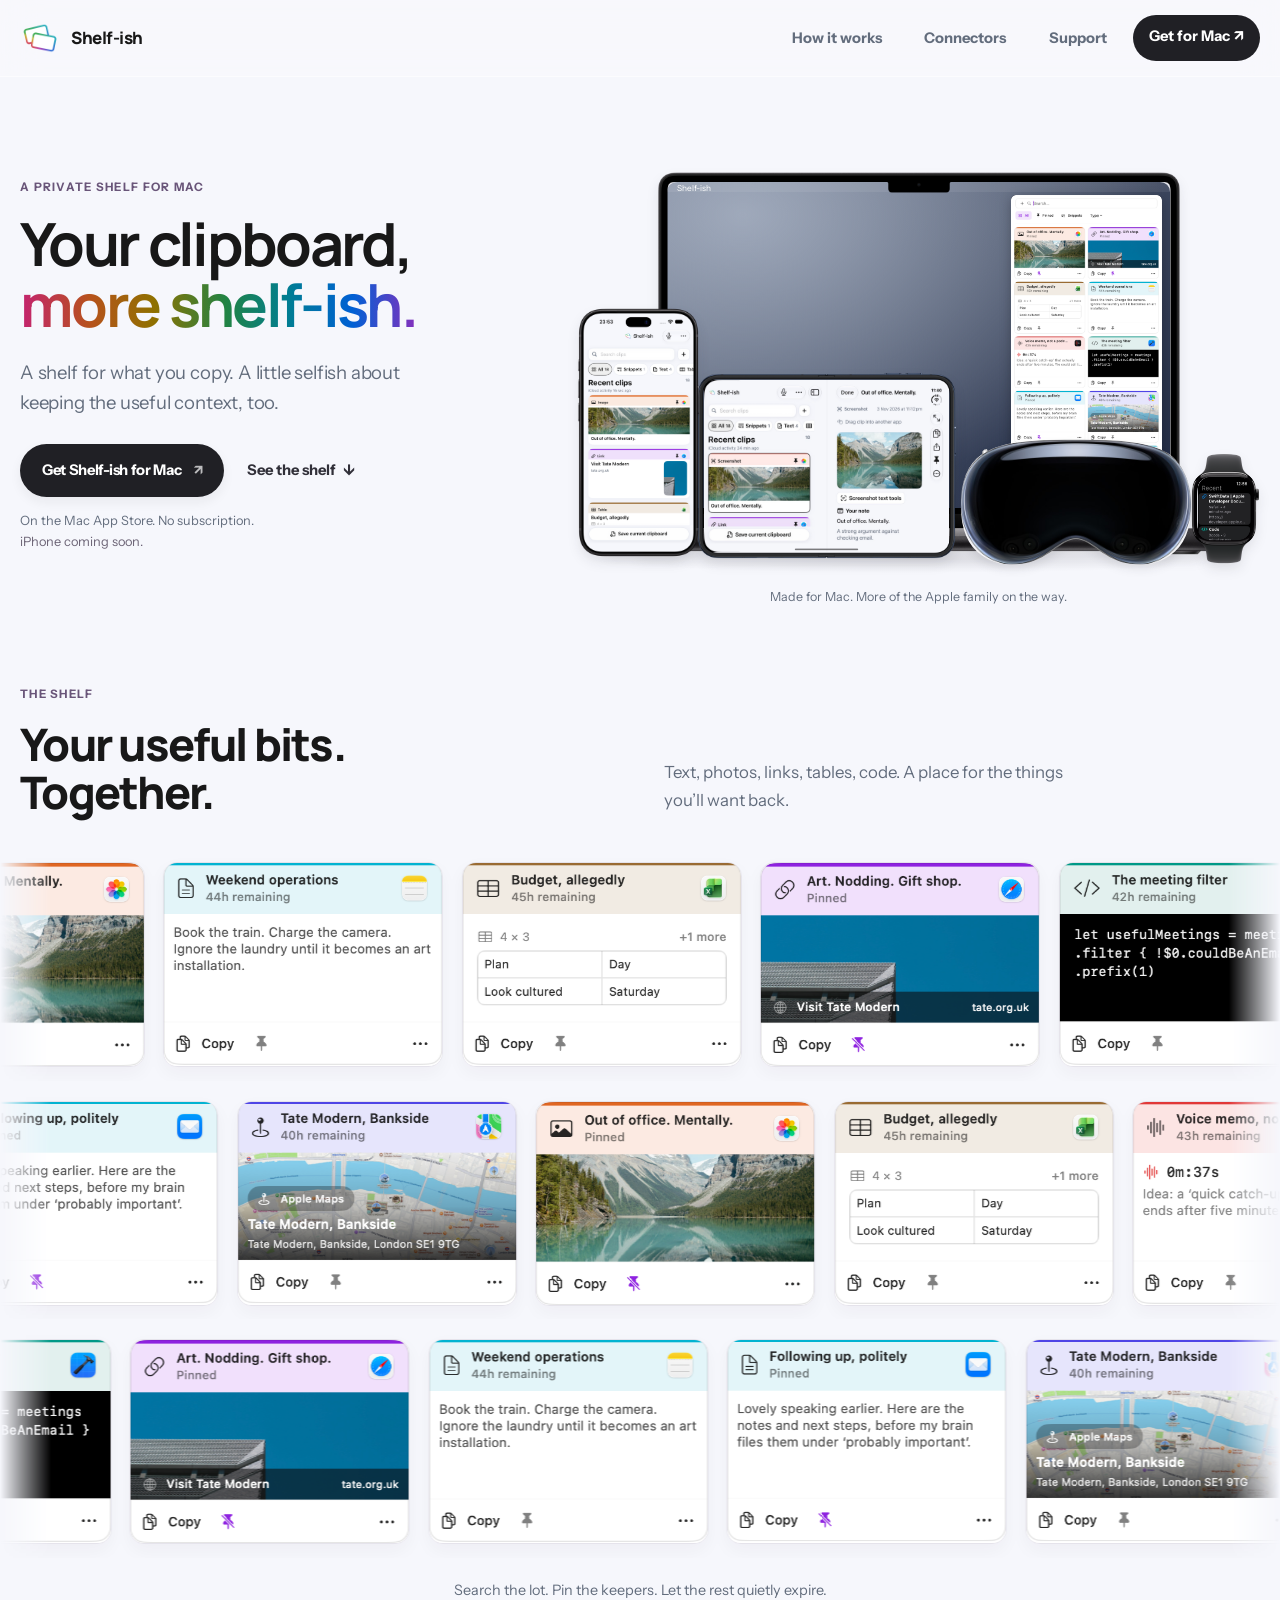
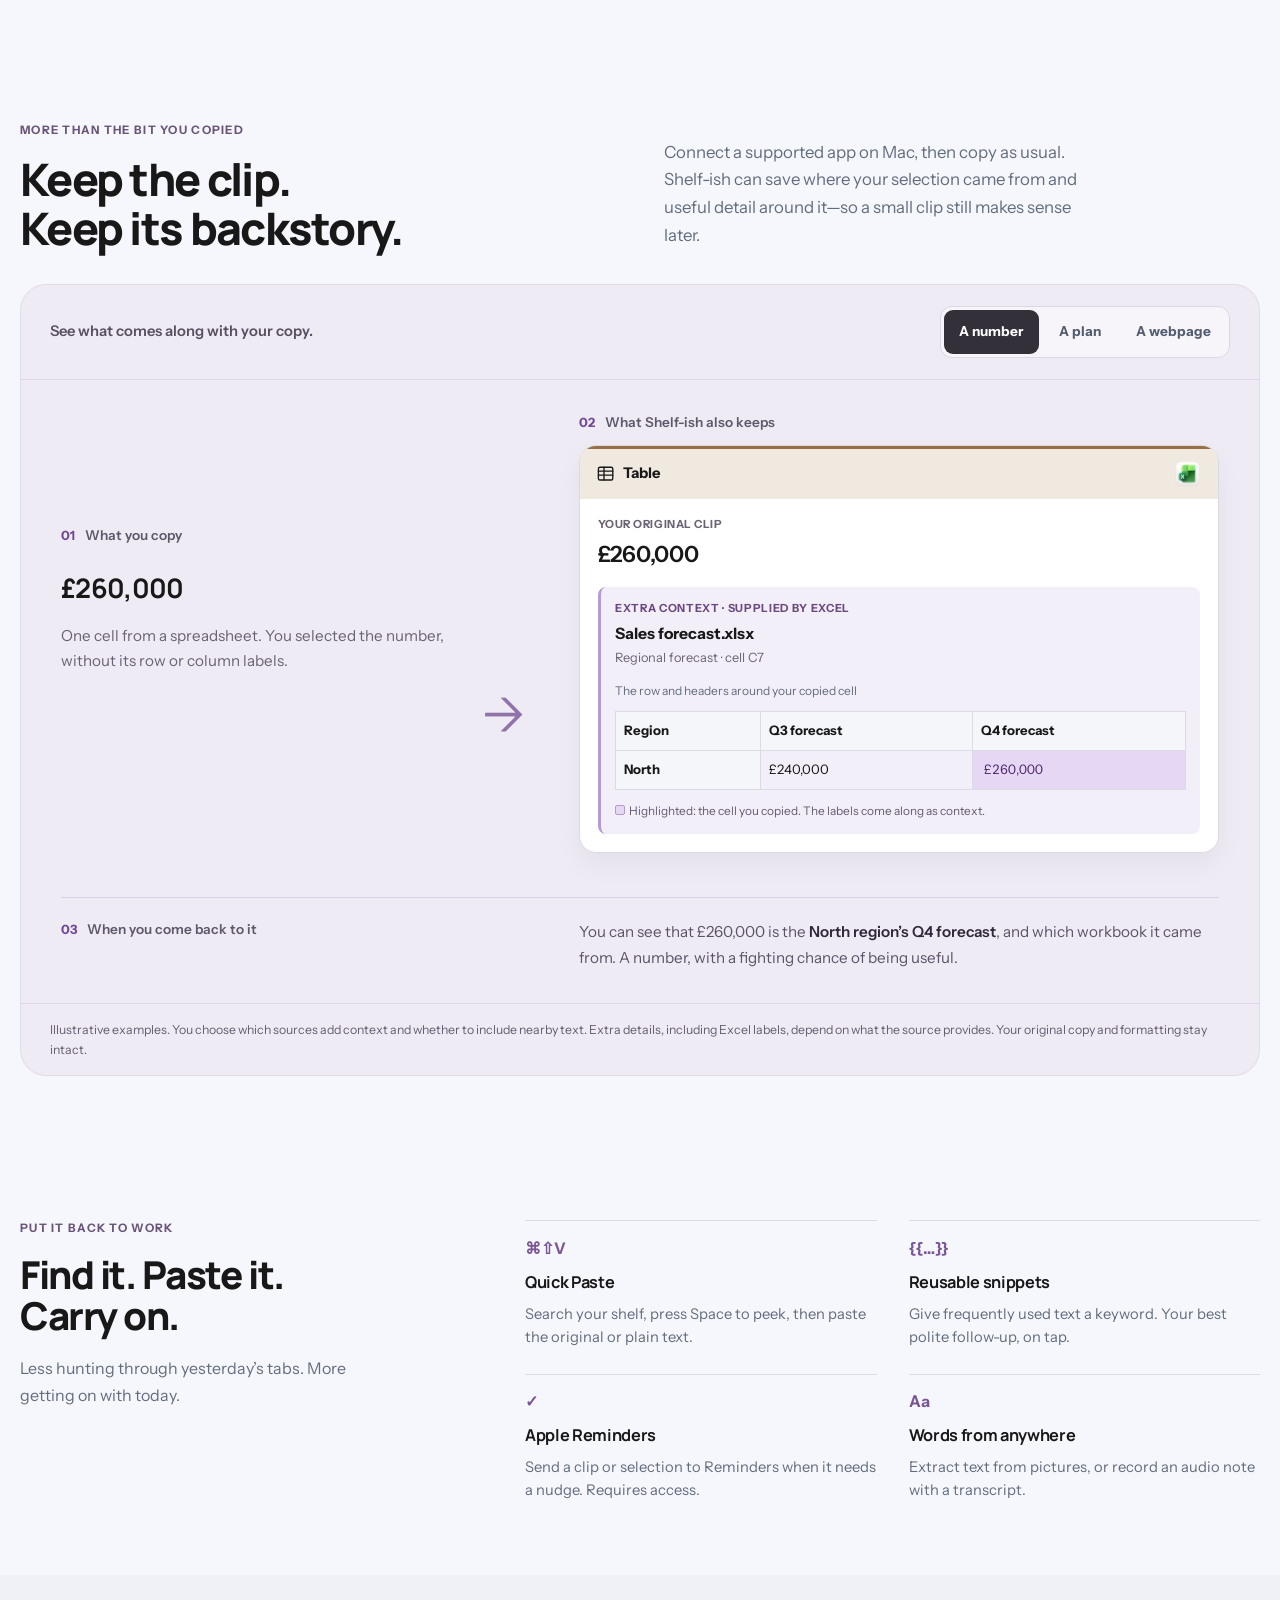
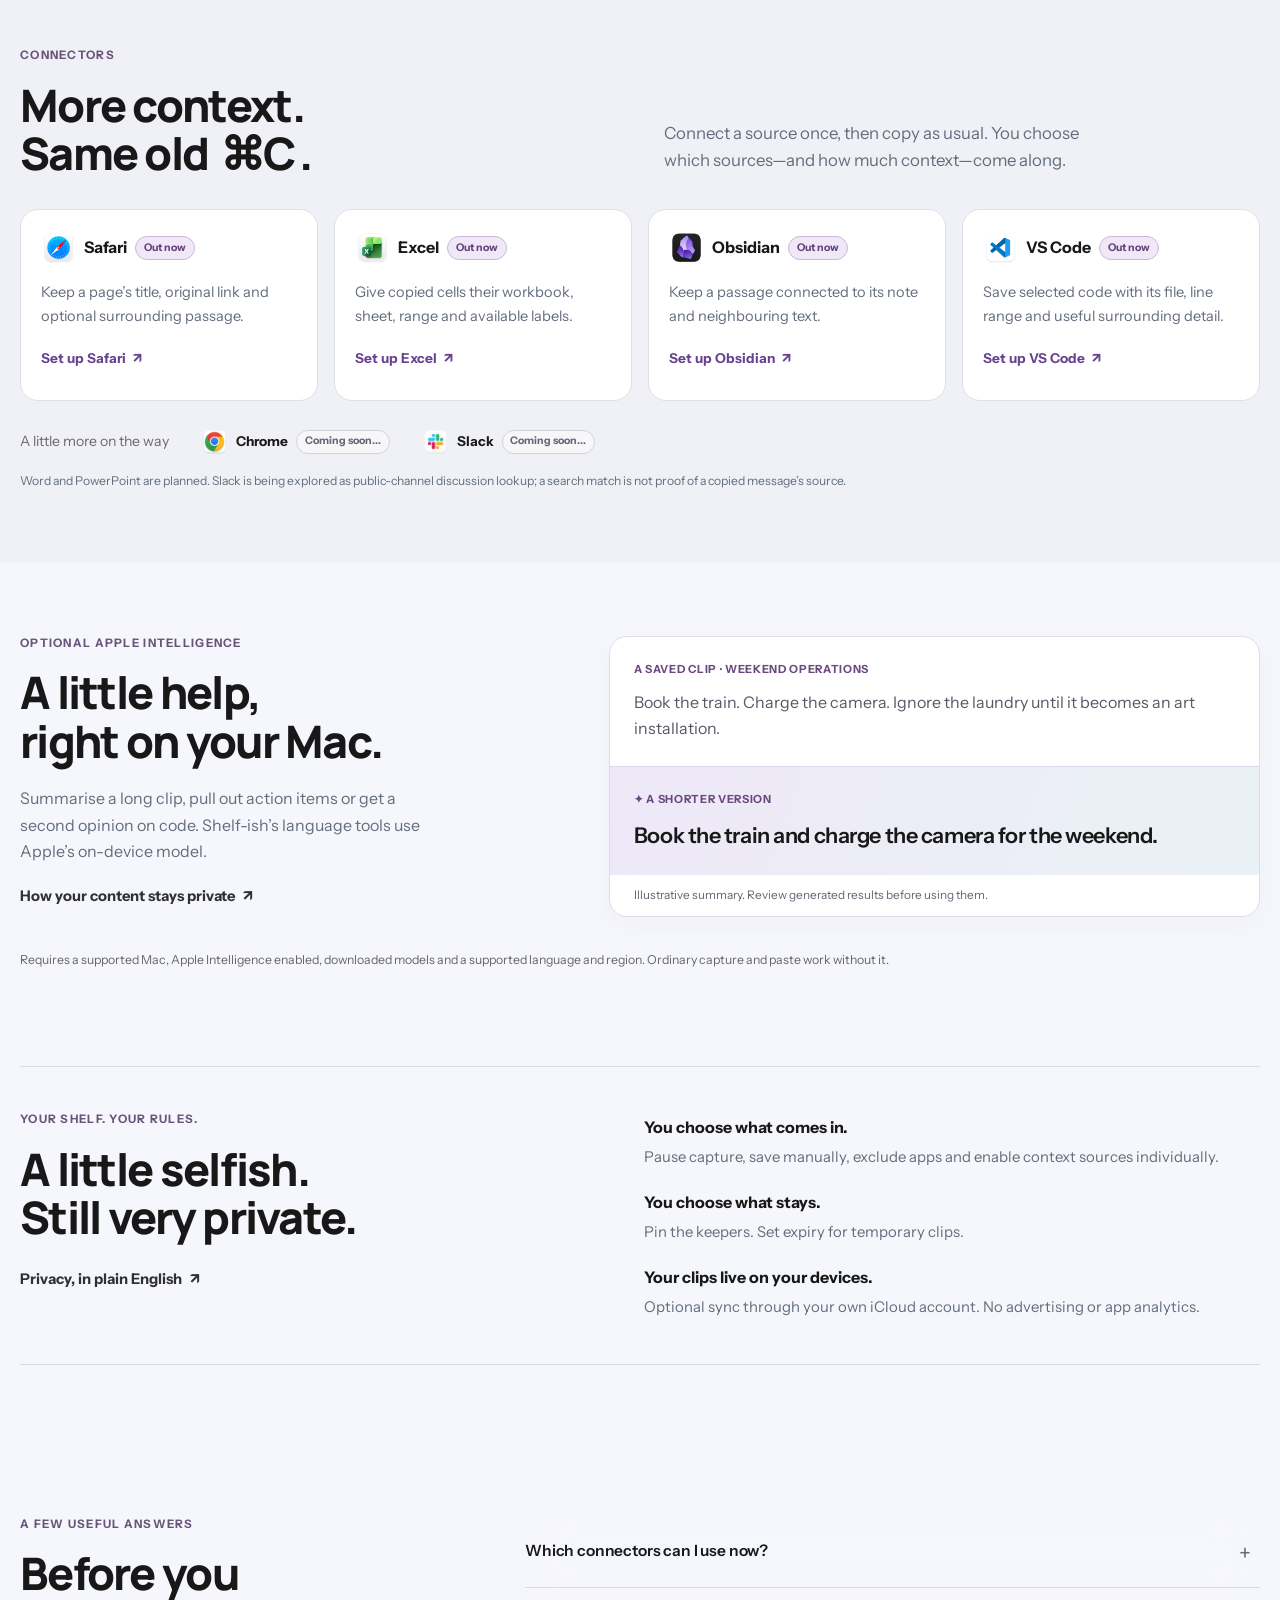
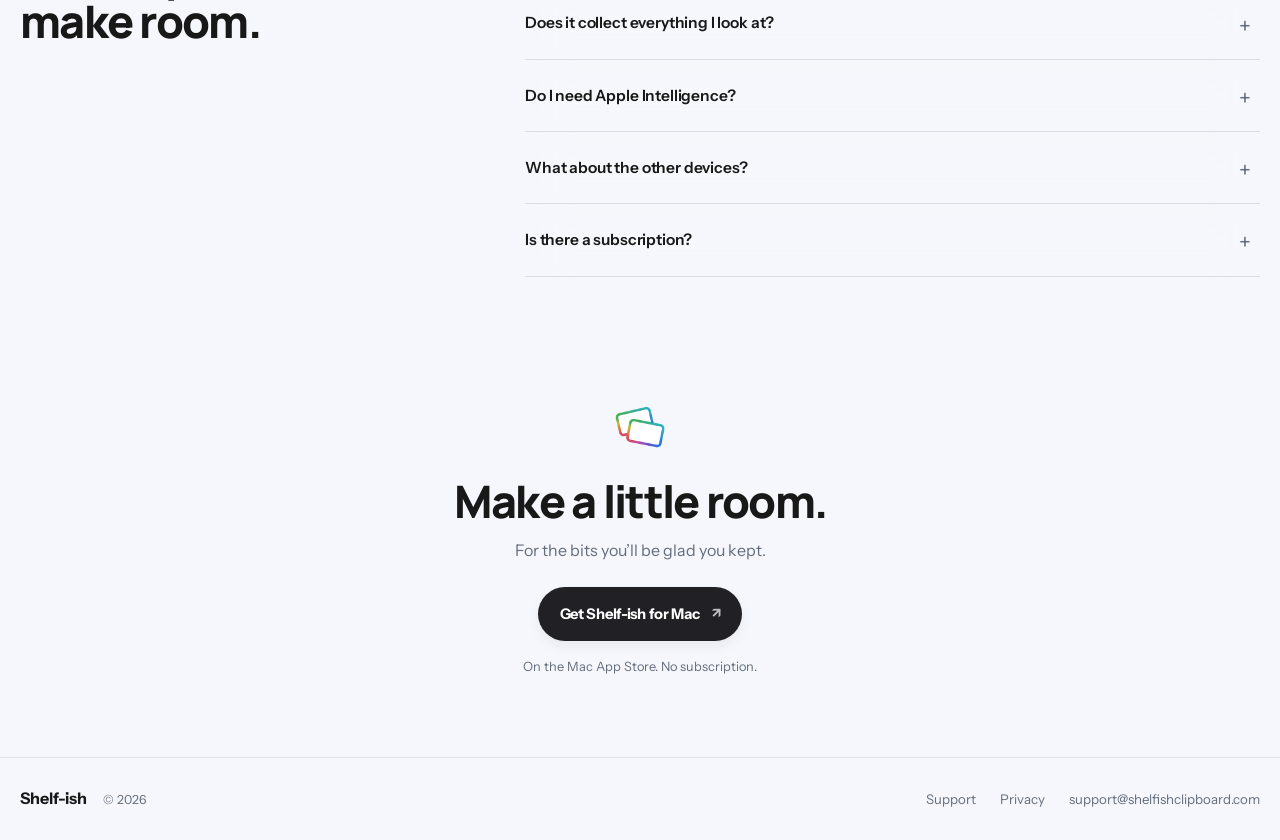
==== commit 398f92f1: "Use verified Shelf-ish support email" ====
--- a/index.html
+++ b/index.html
@@ -200,7 +200,7 @@
 
         <section class="section download-section"><div class="container final-cta"><img src="assets/brand/shelf-logo.png?v=20261029" width="60" height="60" alt=""><h2>Make a little room.</h2><p>For the bits you’ll be glad you kept.</p><a class="button button--primary" href="https://apps.apple.com/gb/app/shelf-ish/id6759488585?mt=12">Get Shelf-ish for Mac <span aria-hidden="true">↗</span></a><span class="download-note">On the Mac App Store. No subscription.</span></div></section>
       </main>
-      <footer class="site-footer home-footer"><div class="container"><div><strong>Shelf-ish</strong><span>© <span data-year>2026</span></span></div><nav aria-label="Footer"><a href="support.html">Support</a><a href="privacy.html">Privacy</a><a href="mailto:shelfishapp@gmail.com">shelfishapp@gmail.com</a></nav></div></footer>
+      <footer class="site-footer home-footer"><div class="container"><div><strong>Shelf-ish</strong><span>© <span data-year>2026</span></span></div><nav aria-label="Footer"><a href="support.html">Support</a><a href="privacy.html">Privacy</a><a href="mailto:support@shelfishclipboard.com">support@shelfishclipboard.com</a></nav></div></footer>
     </div>
   </body>
 </html>
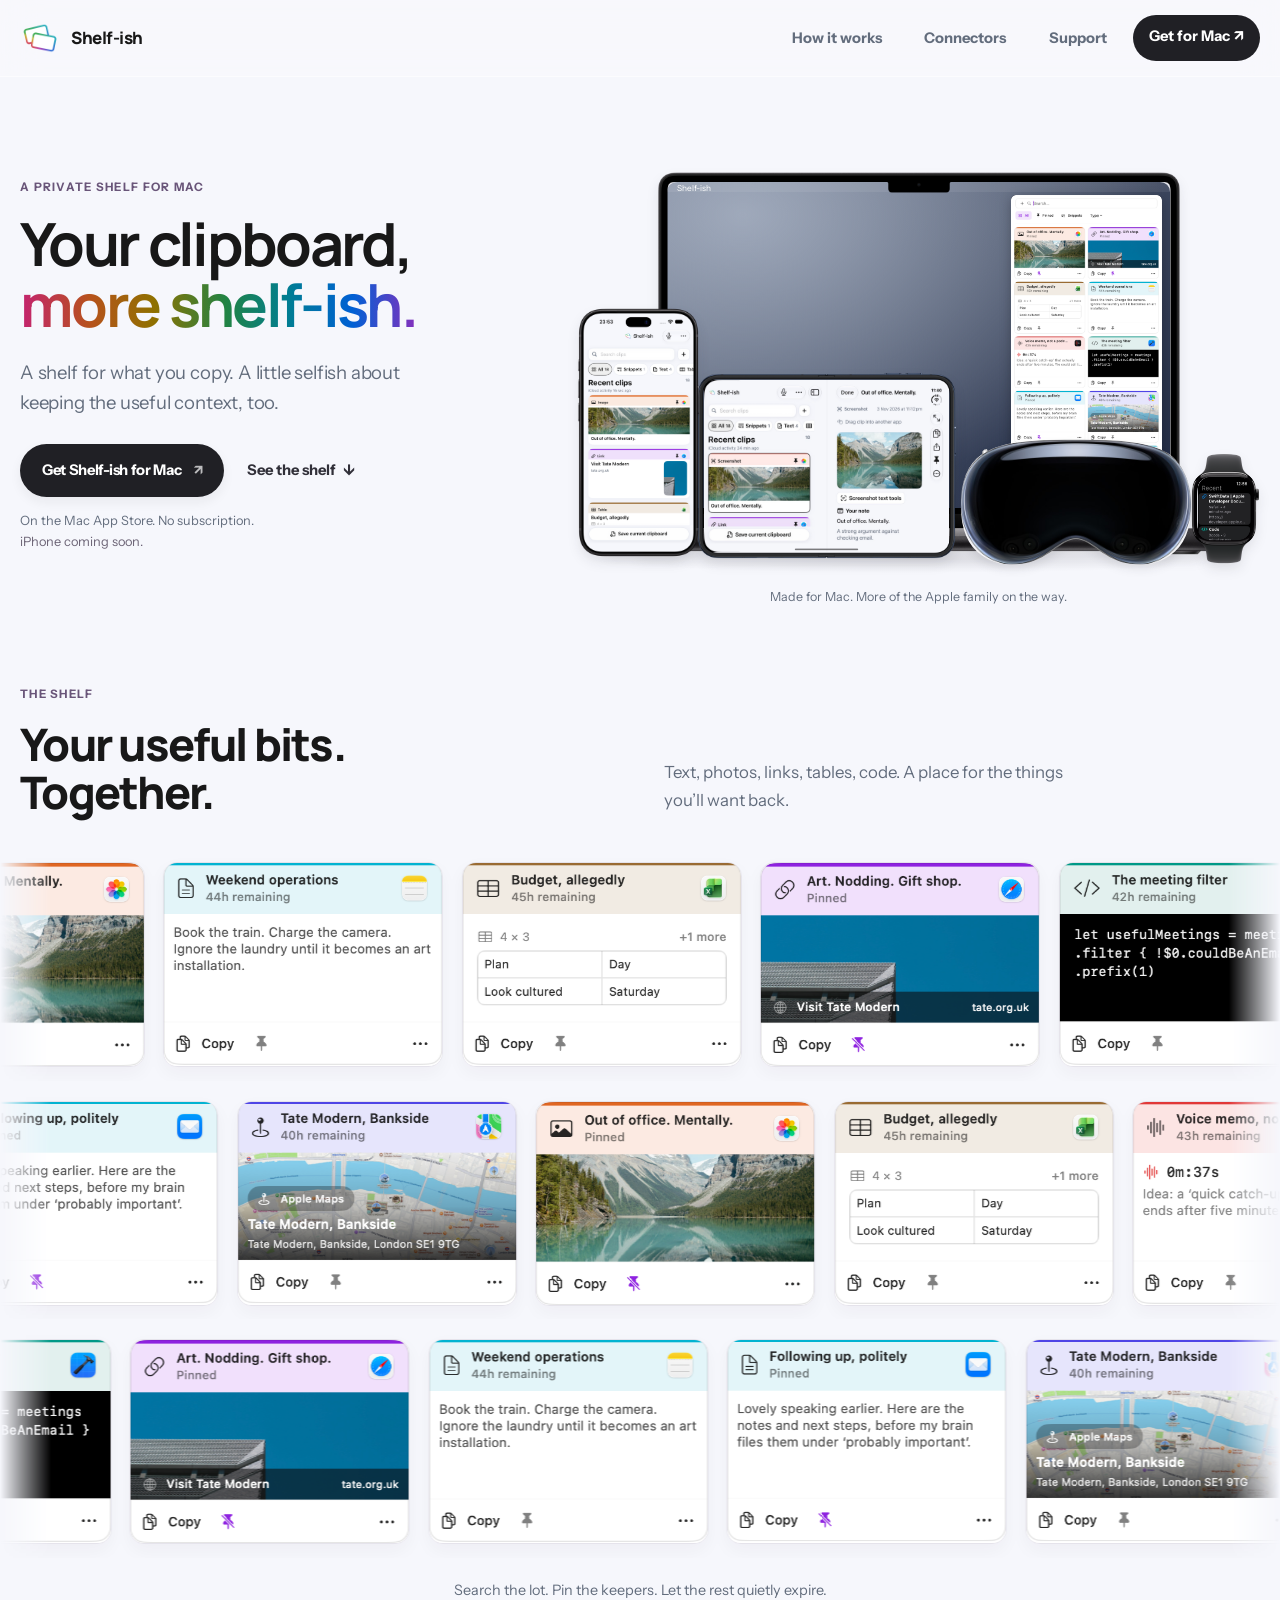
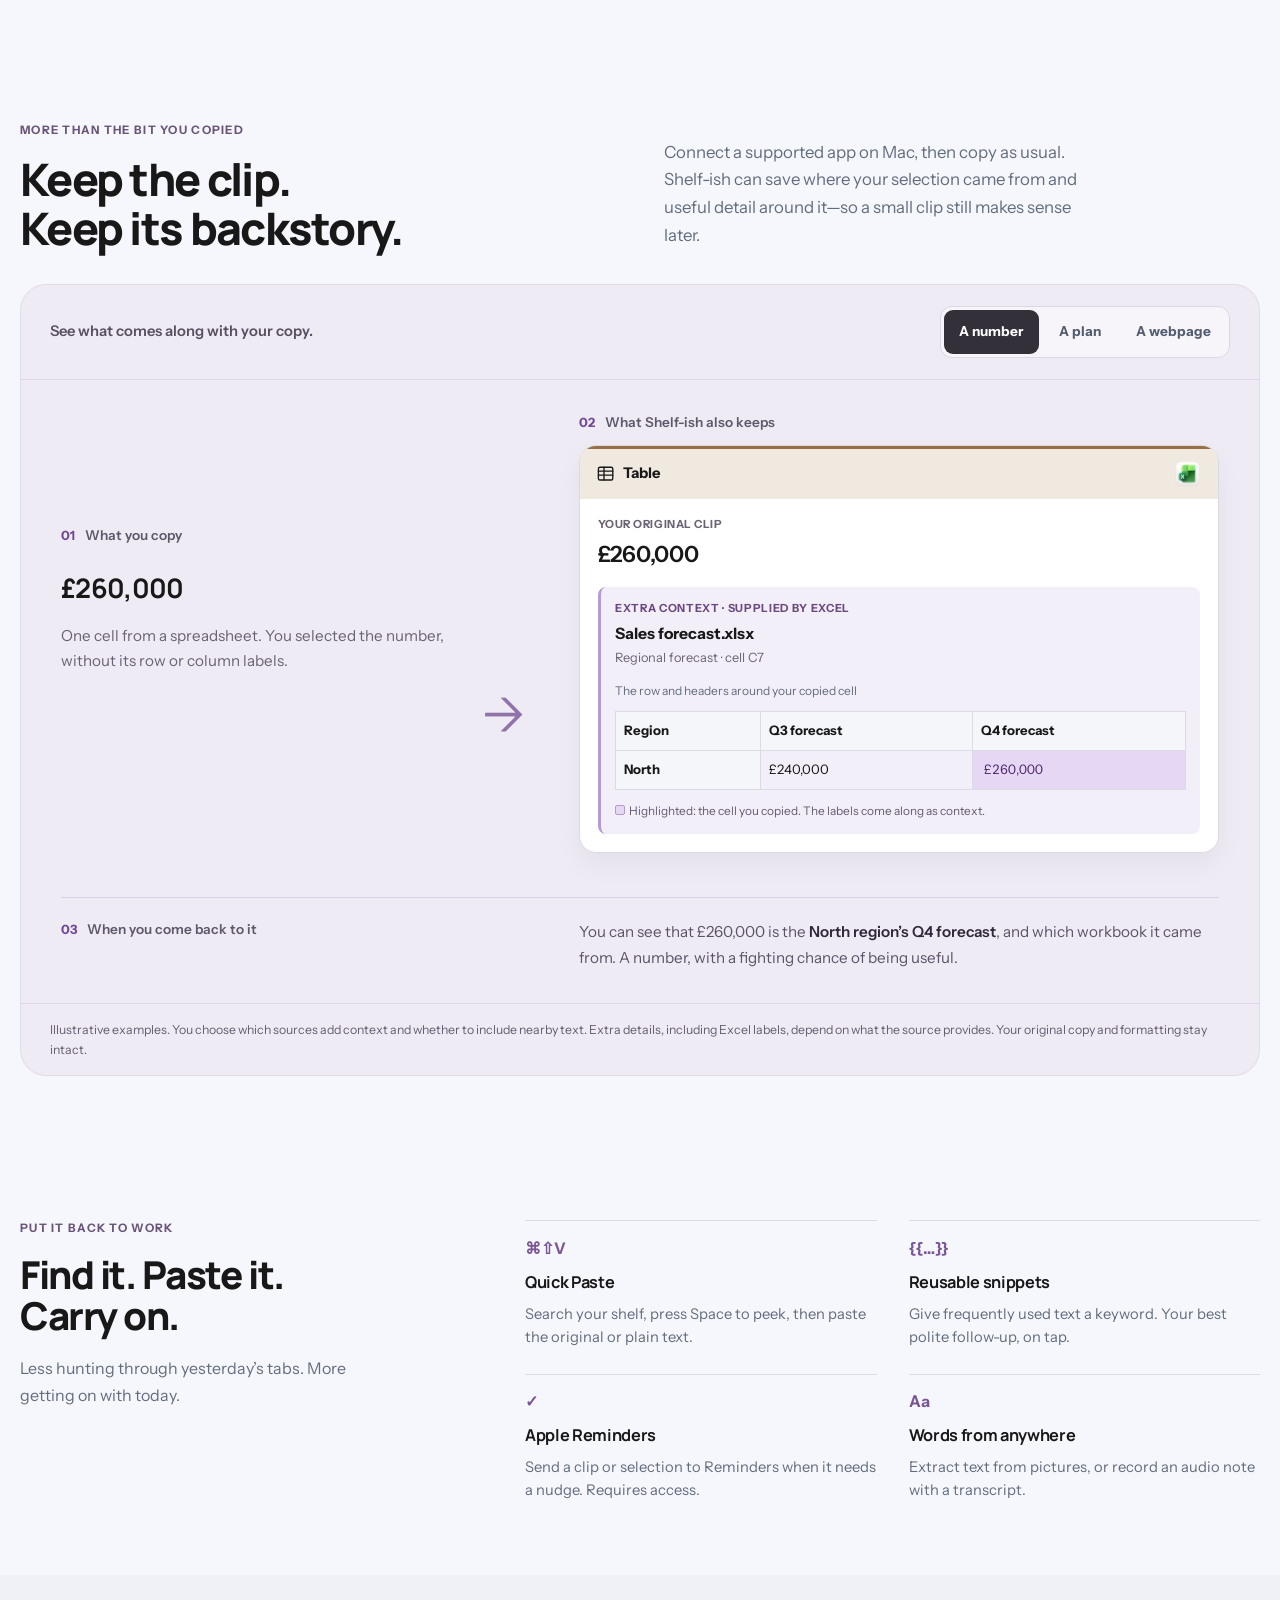
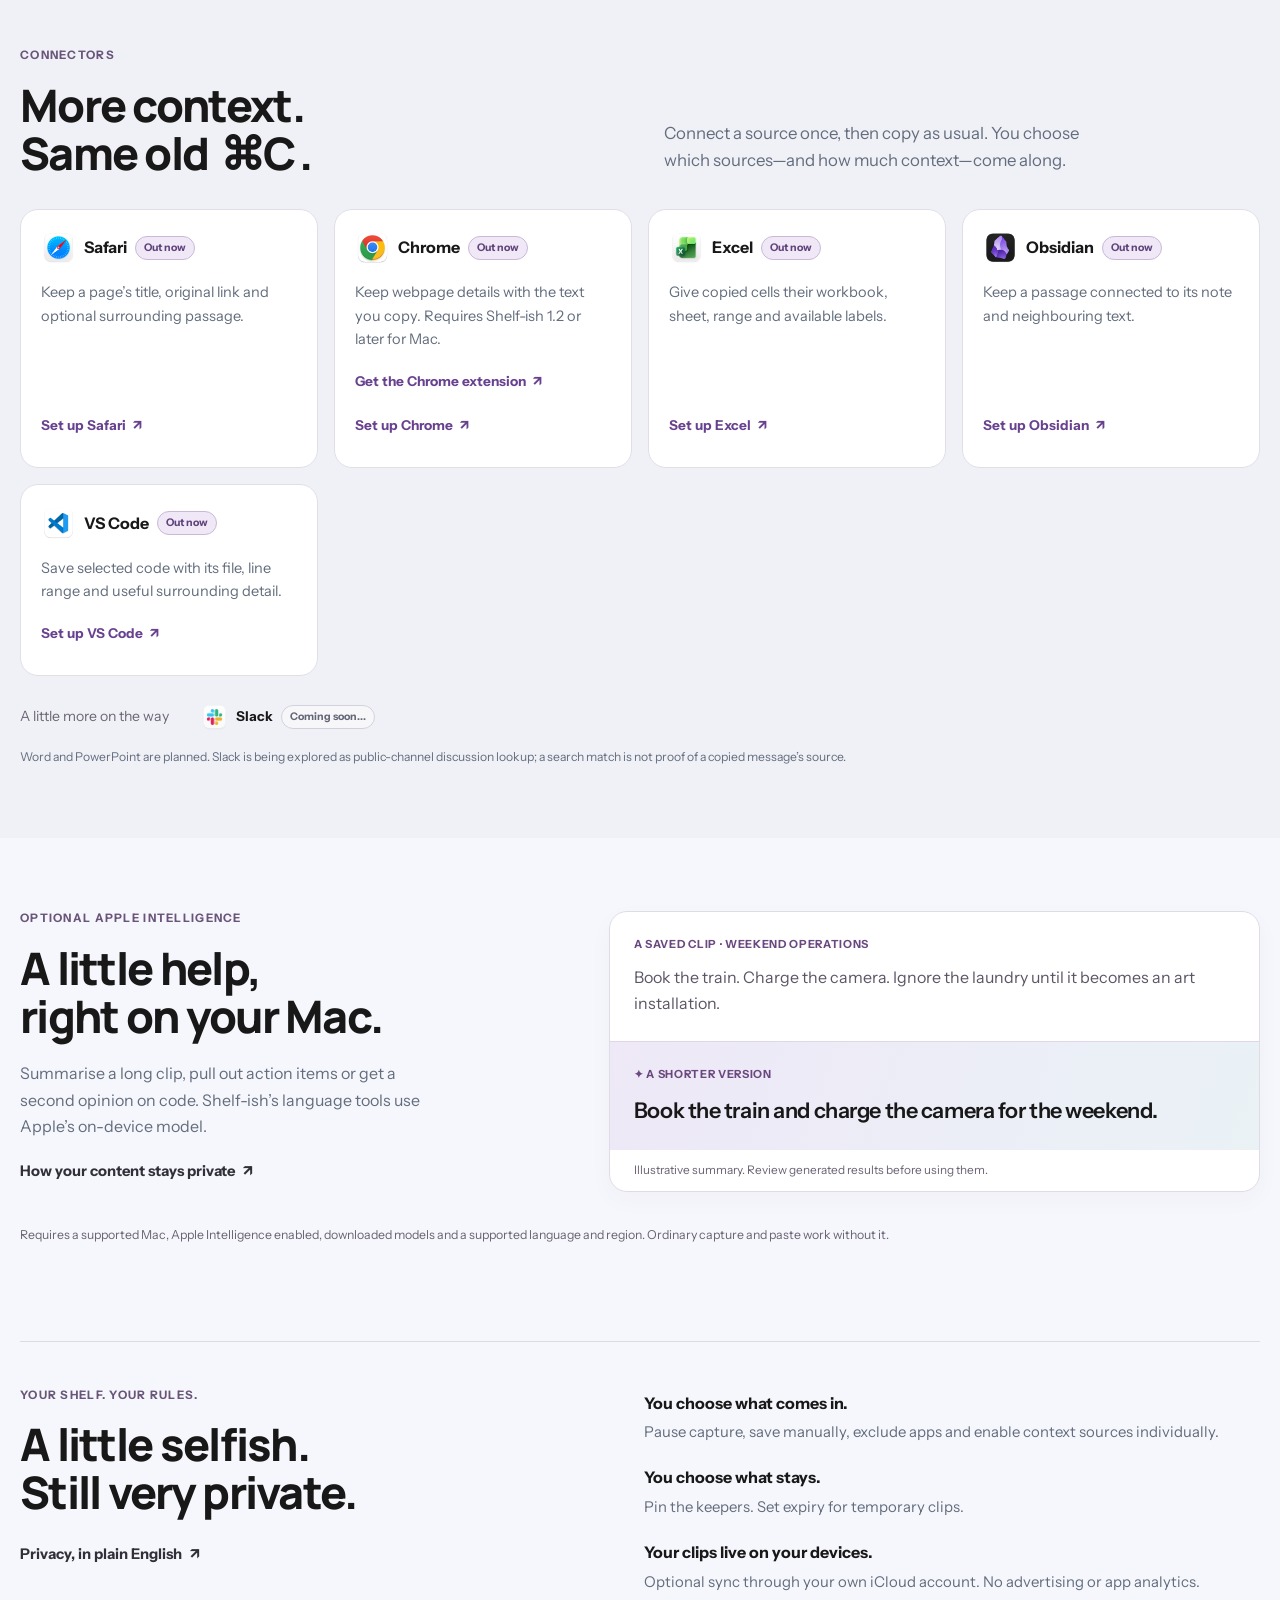
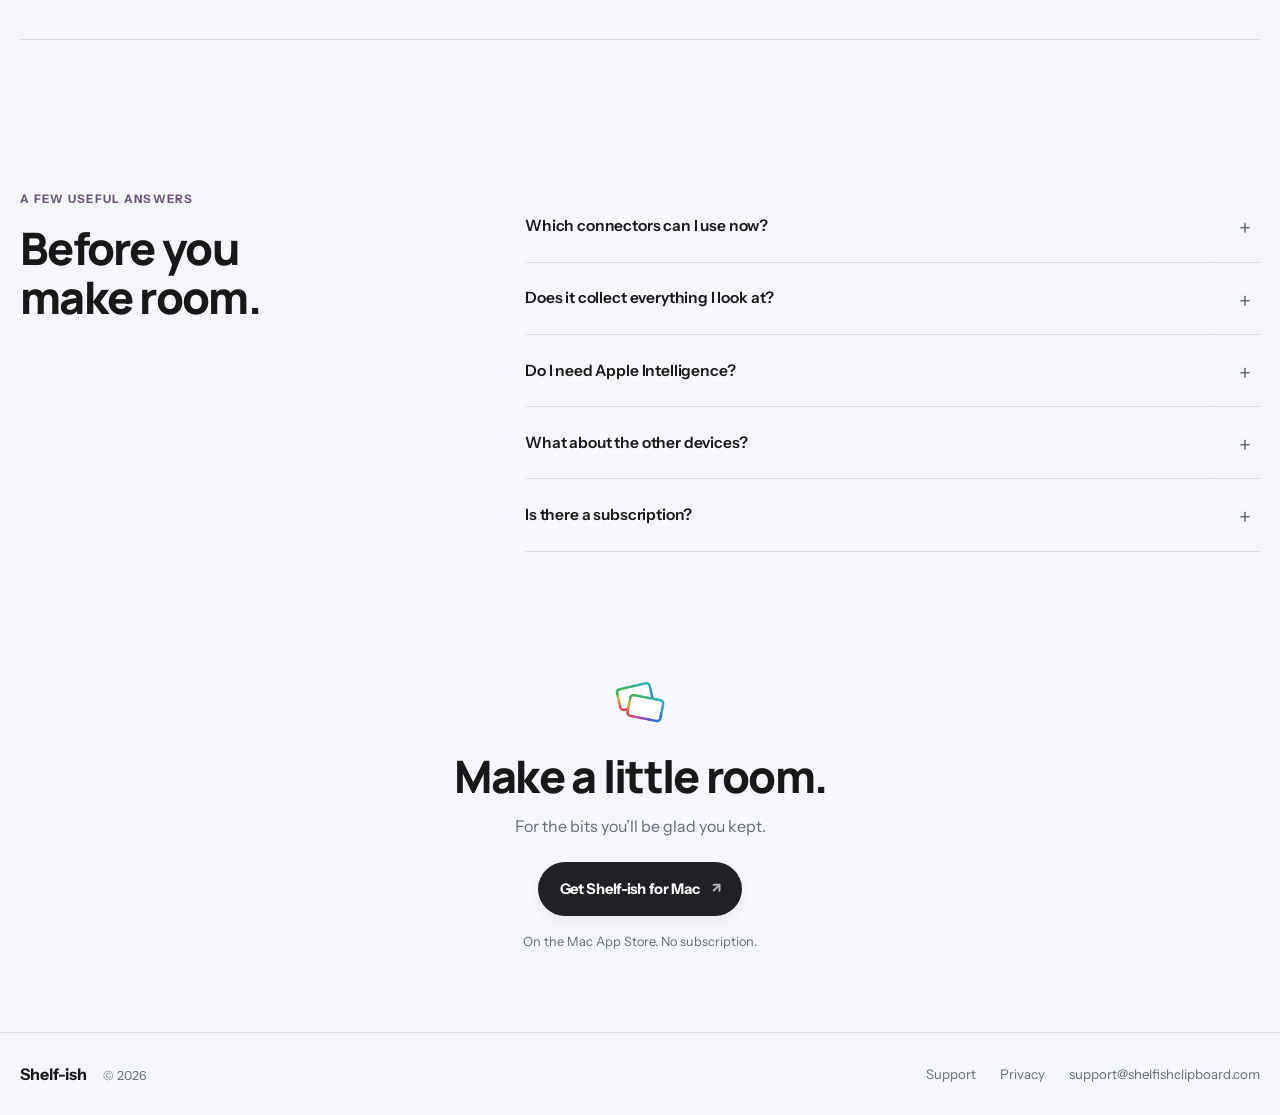
==== commit 7c9a38ef: "Prepare Chrome connector launch links and setup guide" ====
--- a/index.html
+++ b/index.html
@@ -170,11 +170,12 @@
           <div class="container"><div class="section-heading section-heading--split"><div><p class="kicker">Connectors</p><h2 id="connector-heading">More context.<br>Same old <kbd>⌘C</kbd>.</h2></div><p class="muted">Connect a source once, then copy as usual. You choose which sources—and how much context—come along.</p></div>
             <div class="connector-grid">
               <article class="connector-card"><div class="connector-card__heading"><img class="connector-icon" src="assets/connectors/safari.png" width="128" height="128" alt="" loading="lazy" decoding="async"><h3>Safari</h3><span class="connector-status">Out now</span></div><p>Keep a page’s title, original link and optional surrounding passage.</p><a class="connector-setup" href="support.html#connect-safari">Set up Safari <span aria-hidden="true">↗</span></a></article>
+              <article class="connector-card"><div class="connector-card__heading"><img class="connector-icon" src="assets/connectors/chrome.png" width="128" height="128" alt="" loading="lazy" decoding="async"><h3>Chrome</h3><span class="connector-status">Out now</span></div><p>Keep webpage details with the text you copy. Requires Shelf-ish 1.2 or later for Mac.</p><a class="connector-setup" href="https://chromewebstore.google.com/detail/shelf-ish/fbhmfnogepmlpngkdgmdojfnifcfhmpi">Get the Chrome extension <span aria-hidden="true">↗</span></a><a class="connector-setup" href="support.html#connect-chrome">Set up Chrome <span aria-hidden="true">↗</span></a></article>
               <article class="connector-card"><div class="connector-card__heading"><img class="connector-icon" src="assets/connectors/excel.png" width="128" height="128" alt="" loading="lazy" decoding="async"><h3>Excel</h3><span class="connector-status">Out now</span></div><p>Give copied cells their workbook, sheet, range and available labels.</p><a class="connector-setup" href="support.html#connect-excel">Set up Excel <span aria-hidden="true">↗</span></a></article>
               <article class="connector-card"><div class="connector-card__heading"><img class="connector-icon" src="assets/connectors/obsidian.png" width="128" height="128" alt="" loading="lazy" decoding="async"><h3>Obsidian</h3><span class="connector-status">Out now</span></div><p>Keep a passage connected to its note and neighbouring text.</p><a class="connector-setup" href="support.html#connect-obsidian">Set up Obsidian <span aria-hidden="true">↗</span></a></article>
               <article class="connector-card"><div class="connector-card__heading"><img class="connector-icon" src="assets/connectors/vscode.png" width="128" height="128" alt="" loading="lazy" decoding="async"><h3>VS Code</h3><span class="connector-status">Out now</span></div><p>Save selected code with its file, line range and useful surrounding detail.</p><a class="connector-setup" href="support.html#connect-vscode">Set up VS Code <span aria-hidden="true">↗</span></a></article>
             </div>
-            <div class="connector-upcoming" aria-label="Upcoming connectors"><p class="upcoming-label">A little more on the way</p><div class="upcoming-app"><img src="assets/connectors/chrome.png" width="128" height="128" alt="" loading="lazy"><strong>Chrome</strong><span class="connector-status connector-status--development">Coming soon...</span></div><div class="upcoming-app"><img src="assets/connectors/slack.png" width="128" height="128" alt="" loading="lazy"><strong>Slack</strong><span class="connector-status connector-status--development">Coming soon...</span></div></div>
+            <div class="connector-upcoming" aria-label="Upcoming connectors"><p class="upcoming-label">A little more on the way</p><div class="upcoming-app"><img src="assets/connectors/slack.png" width="128" height="128" alt="" loading="lazy"><strong>Slack</strong><span class="connector-status connector-status--development">Coming soon...</span></div></div>
             <p class="section-footnote">Word and PowerPoint are planned. Slack is being explored as public-channel discussion lookup; a search match is not proof of a copied message’s source.</p>
           </div>
         </section>
@@ -191,7 +192,7 @@
         </section>
 
         <section class="section faq" id="questions" aria-labelledby="questions-heading"><div class="container faq-layout"><div><p class="kicker">A few useful answers</p><h2 id="questions-heading">Before you<br>make room.</h2></div><div class="faq-items">
-          <details class="faq-item"><summary>Which connectors can I use now?</summary><p>Safari, Excel, Obsidian and VS Code context are out now for Mac. Chrome and Slack are coming soon. <a class="text-link" href="#connectors">See the connector setup guides.</a></p></details>
+          <details class="faq-item"><summary>Which connectors can I use now?</summary><p>Safari, Chrome, Excel, Obsidian and VS Code context are out now for Mac. Chrome requires Shelf-ish 1.2 or later and the separate Chrome Web Store extension. Slack is coming soon. <a class="text-link" href="#connectors">See the connector setup guides.</a></p></details>
           <details class="faq-item"><summary>Does it collect everything I look at?</summary><p>No. Context capture is tied to eligible copies from sources you enable, with the required permissions. Optional surrounding text is bounded. You can pause capture or disable a source.</p></details>
           <details class="faq-item"><summary>Do I need Apple Intelligence?</summary><p>No. Save, search, pin and paste without it. Optional language tools need a compatible Mac with Apple Intelligence enabled and its models ready.</p></details>
           <details class="faq-item"><summary>What about the other devices?</summary><p>The Mac app is available now. iPhone is coming soon. The Duo, Watch and Vision Pro artwork previews wider-platform work; it does not mean every version is available to download yet.</p></details>
